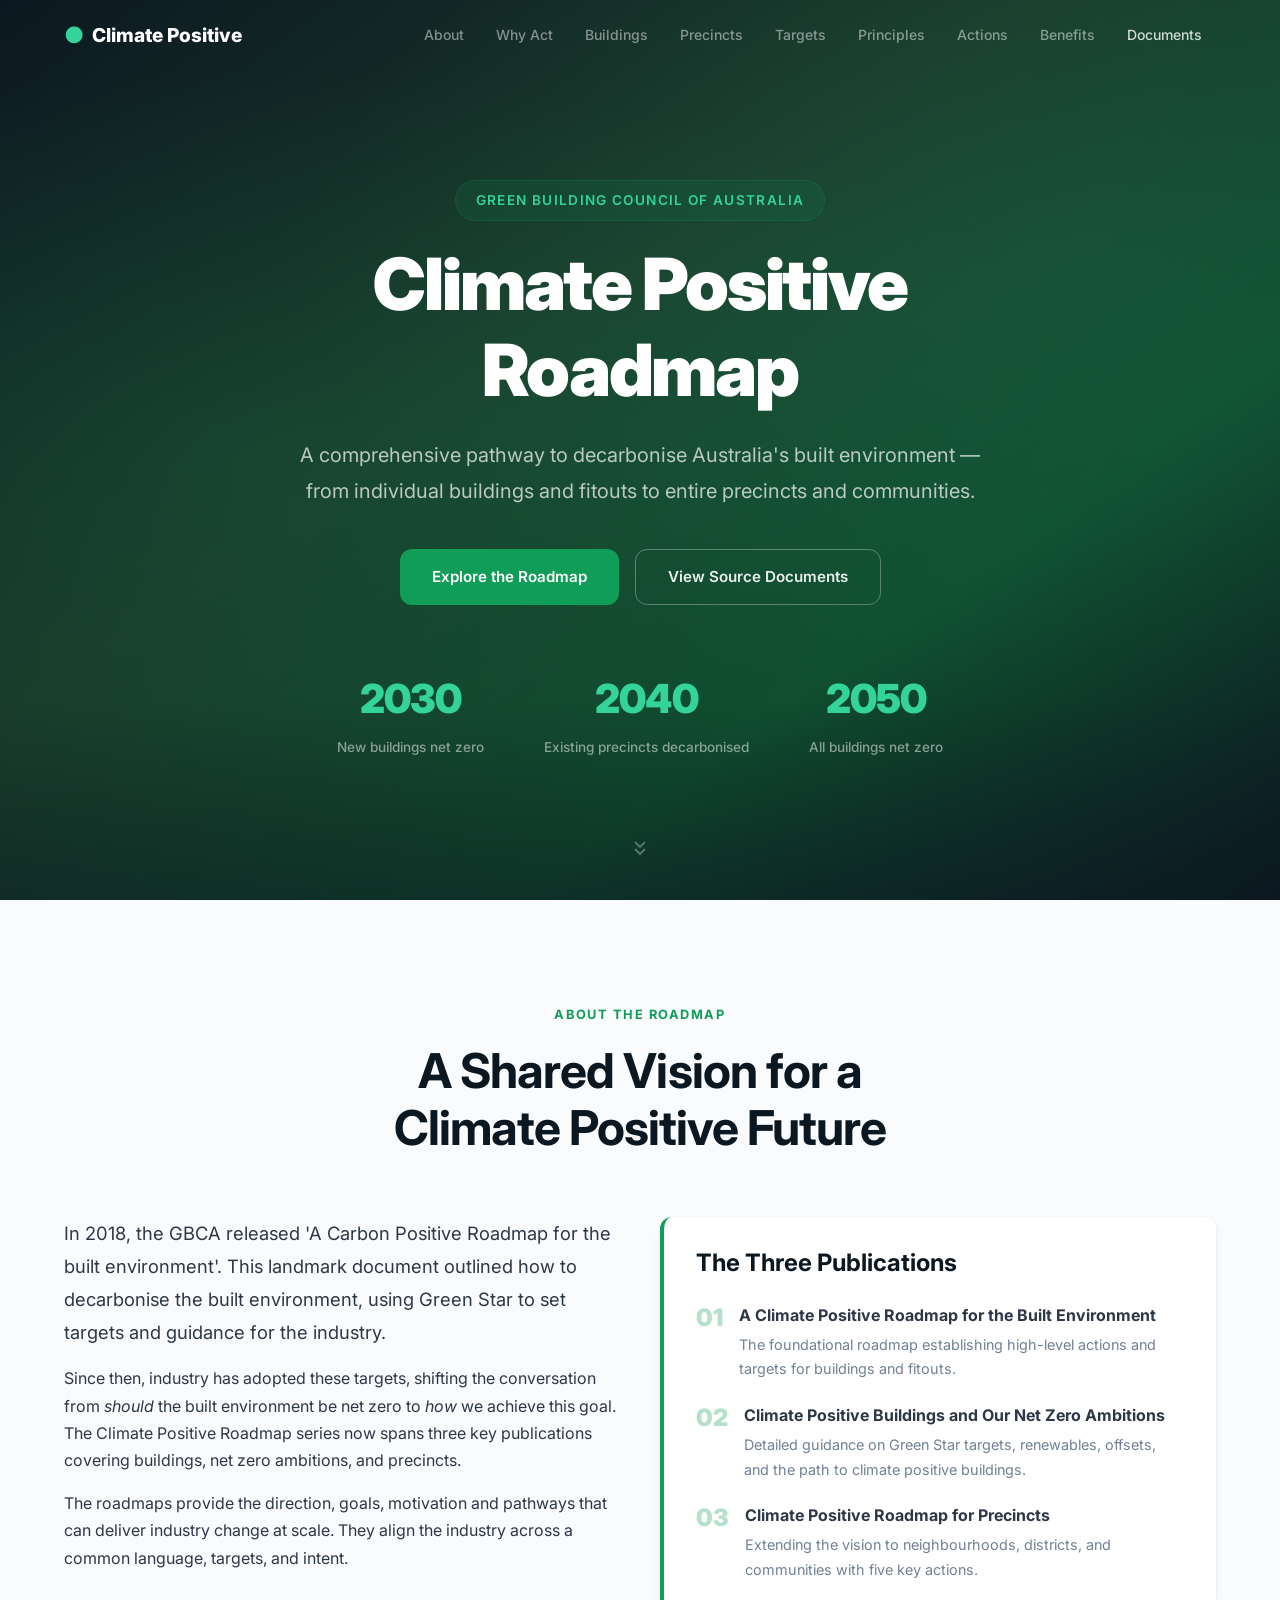
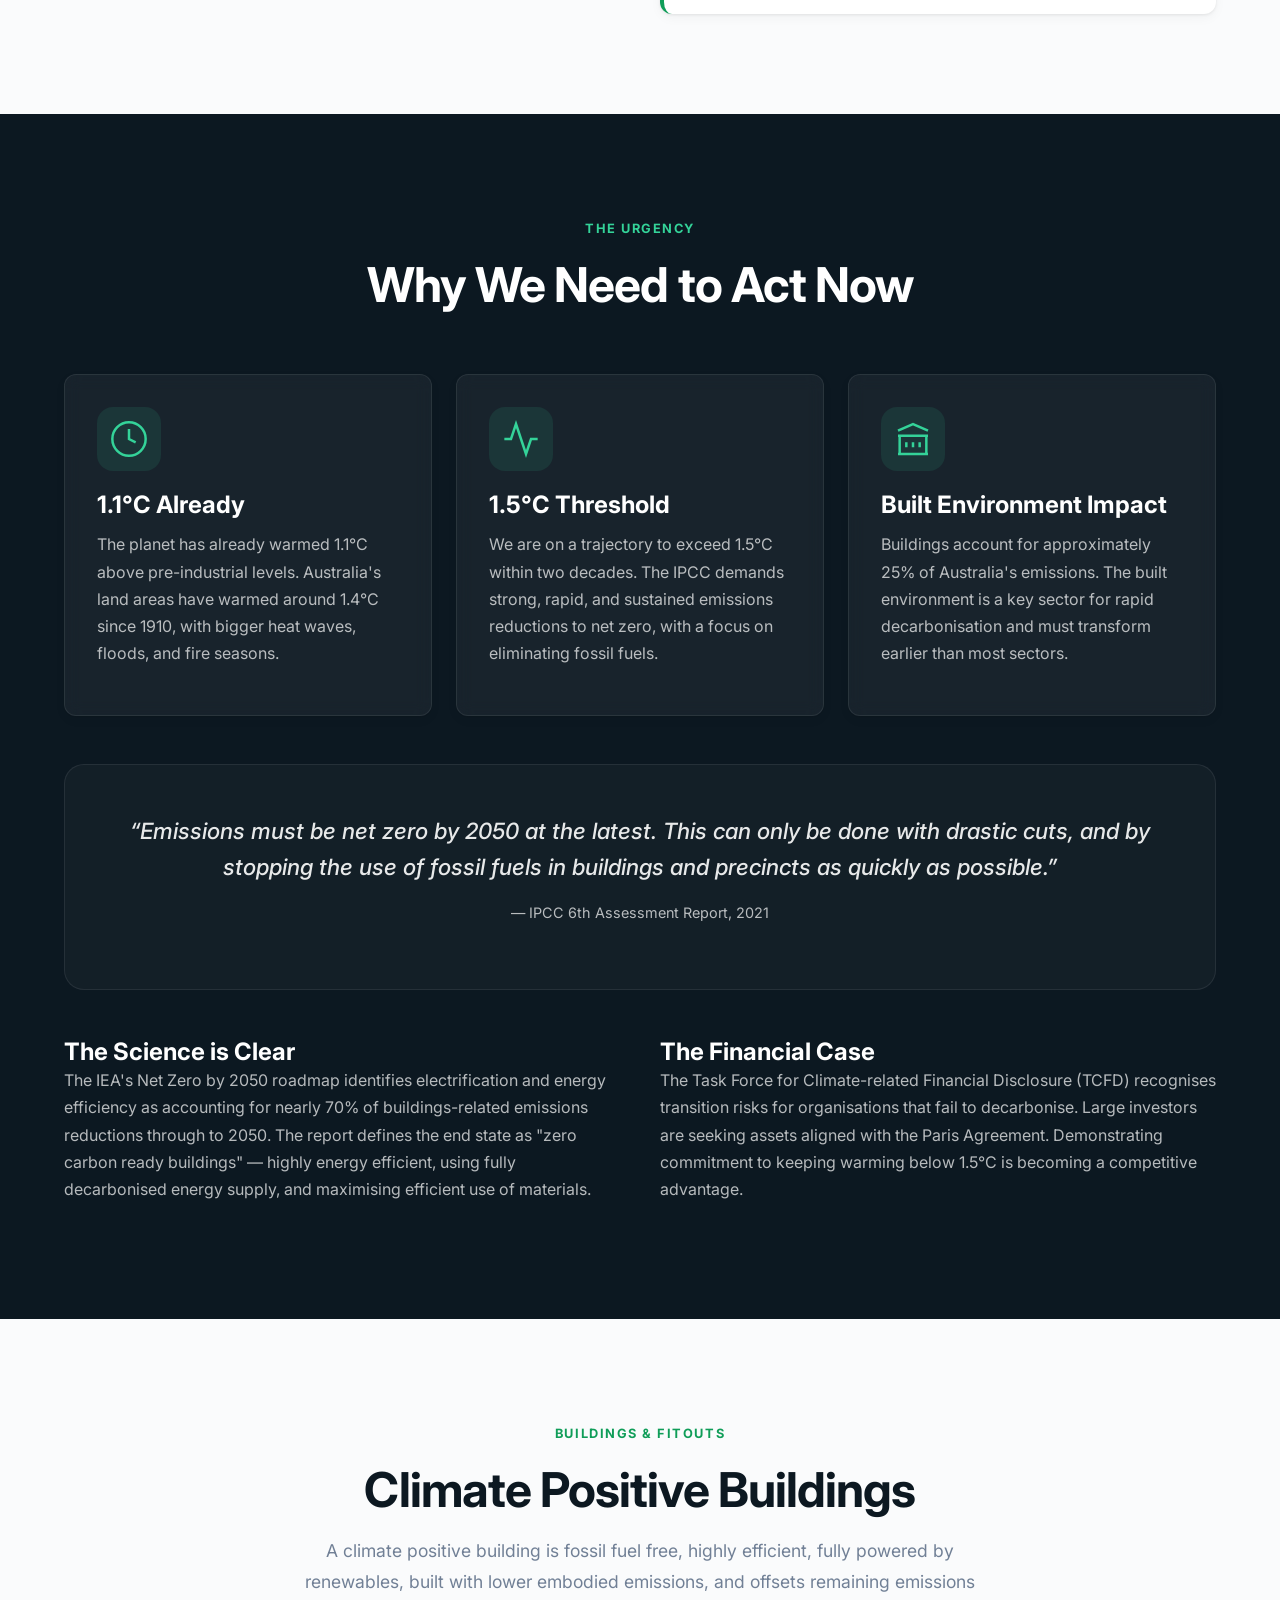
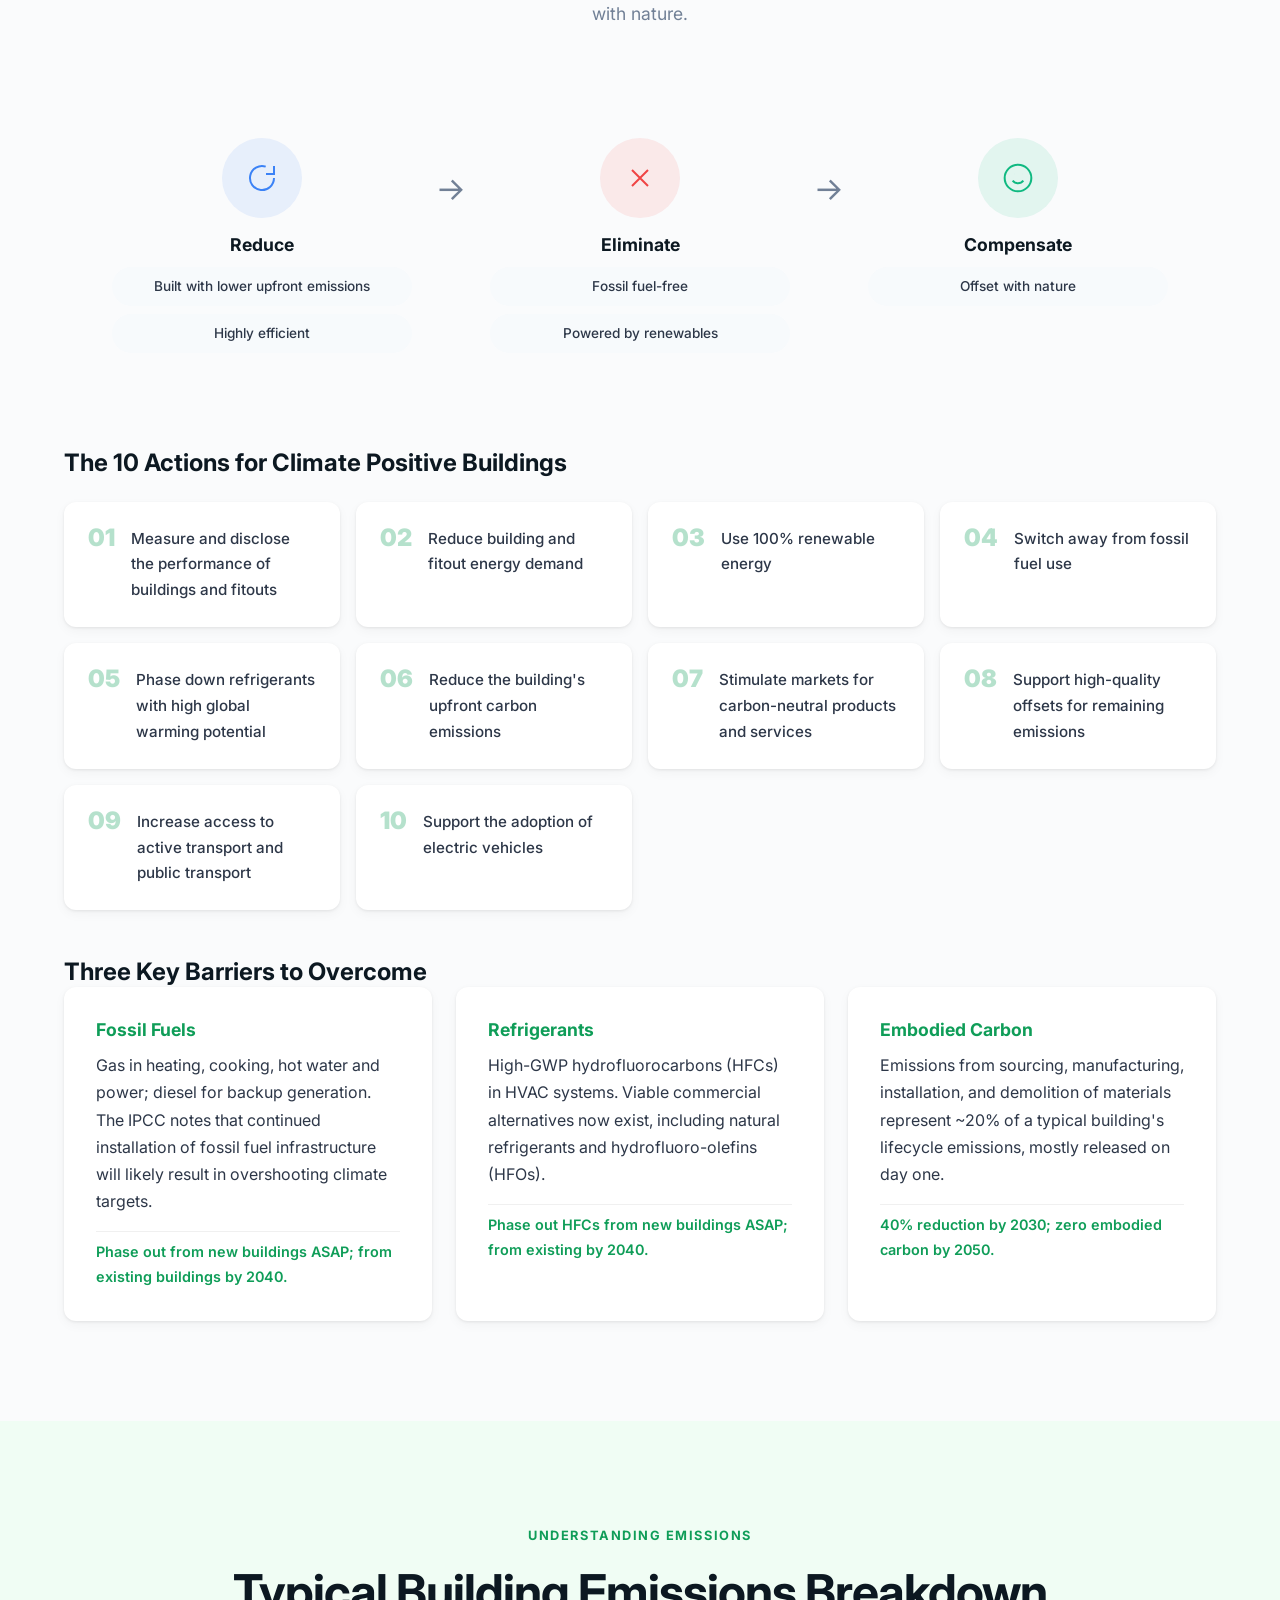
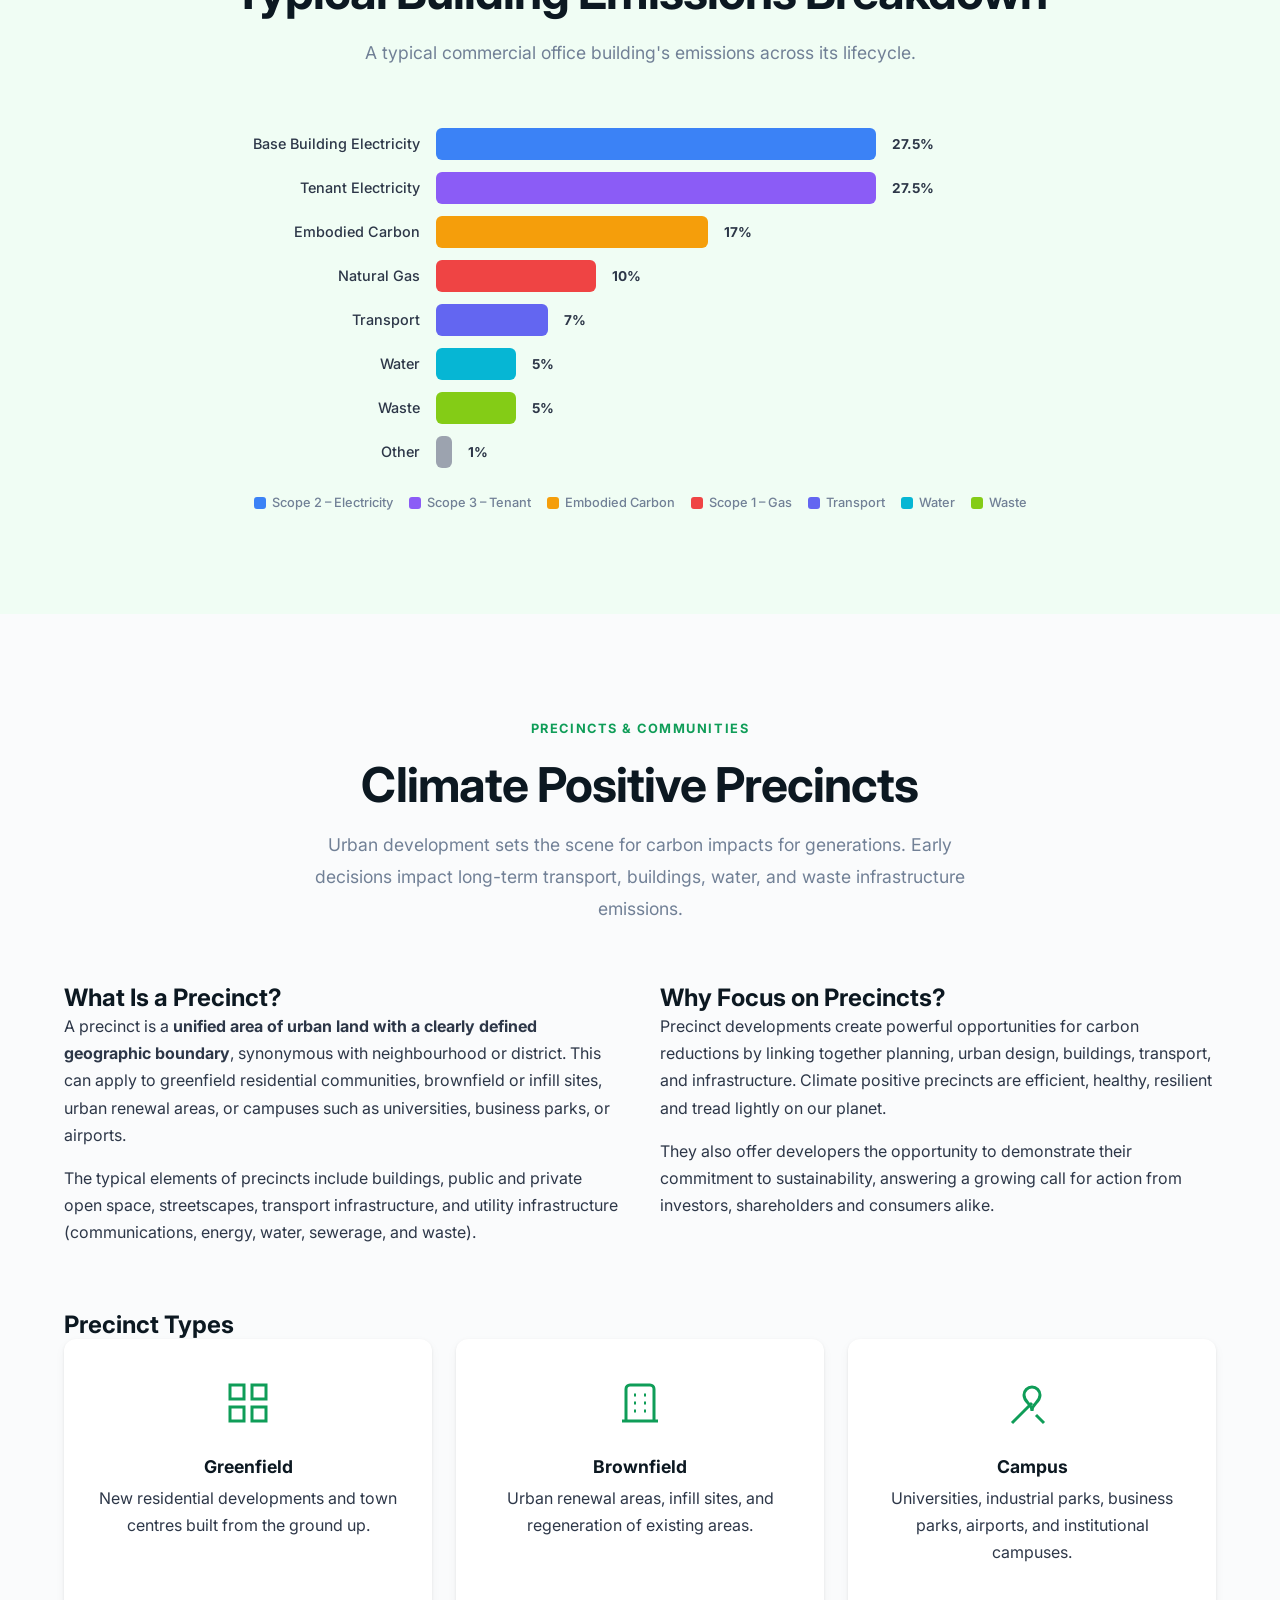
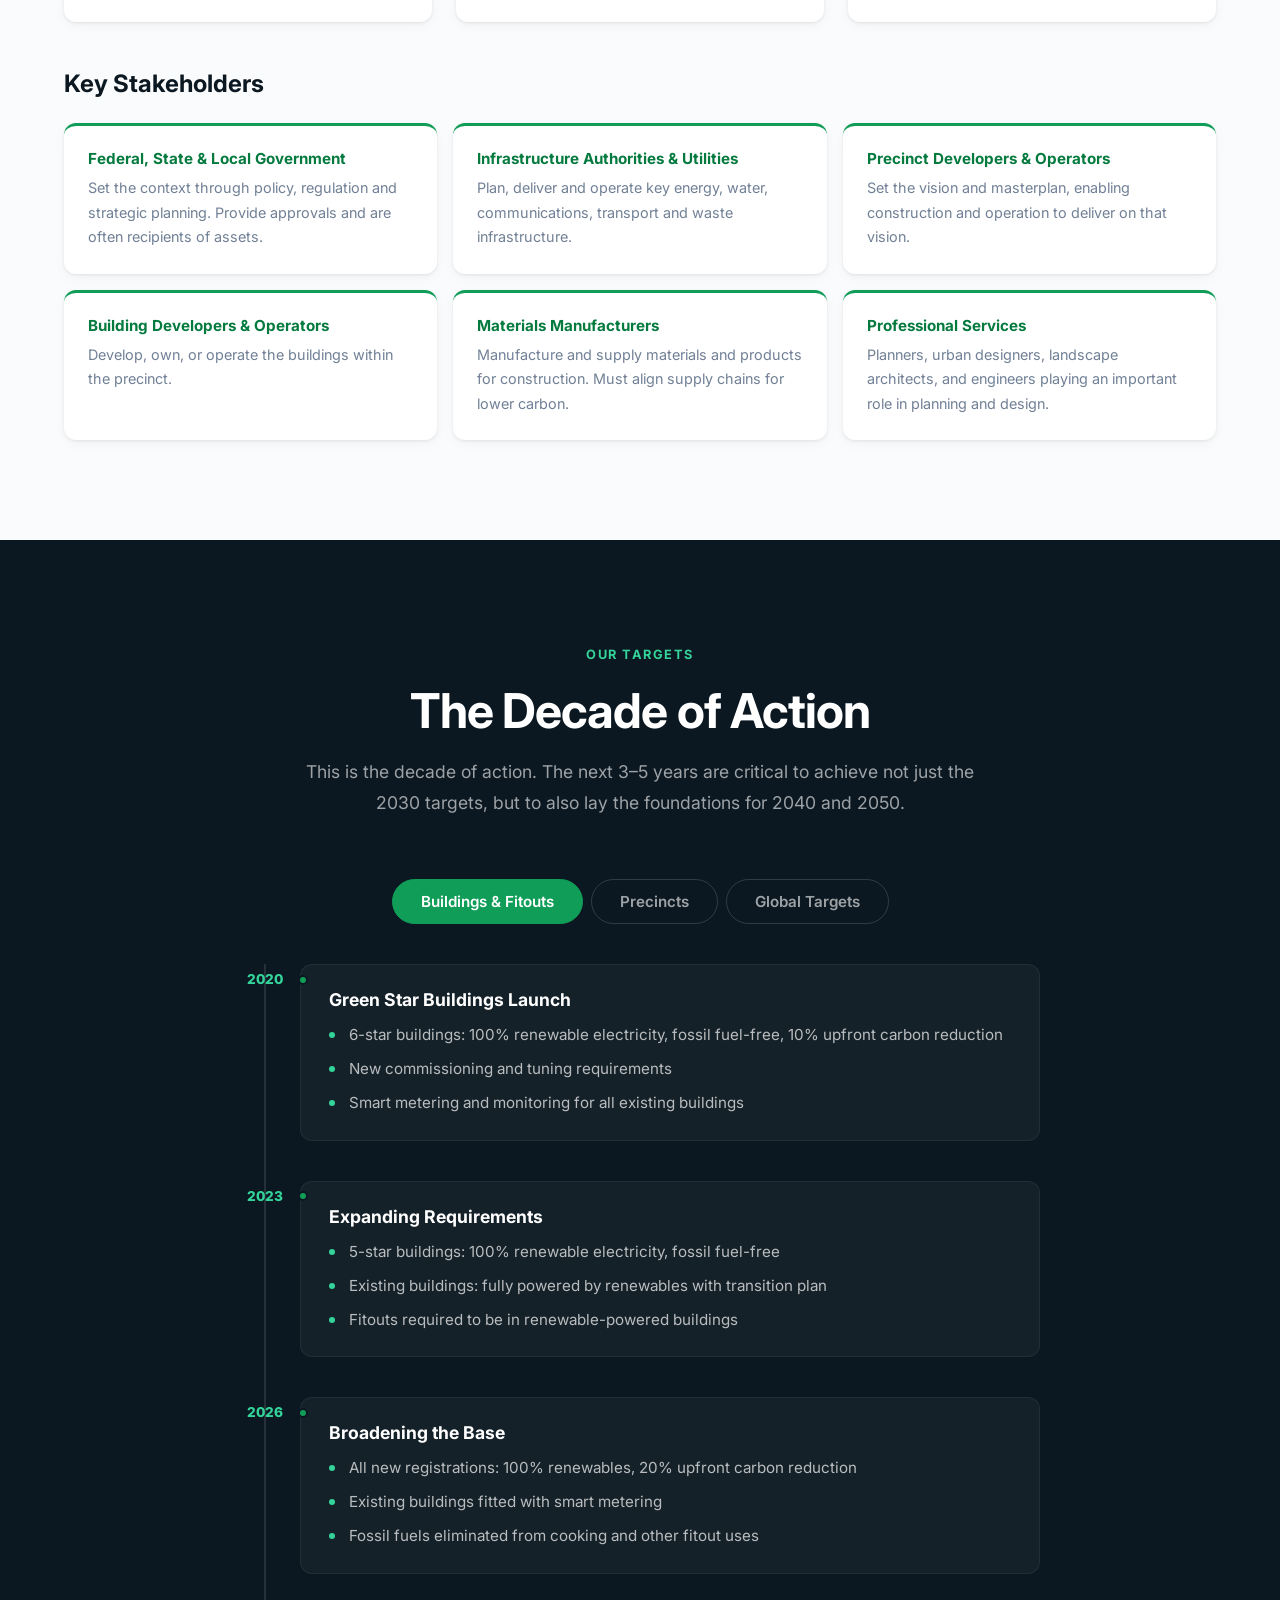
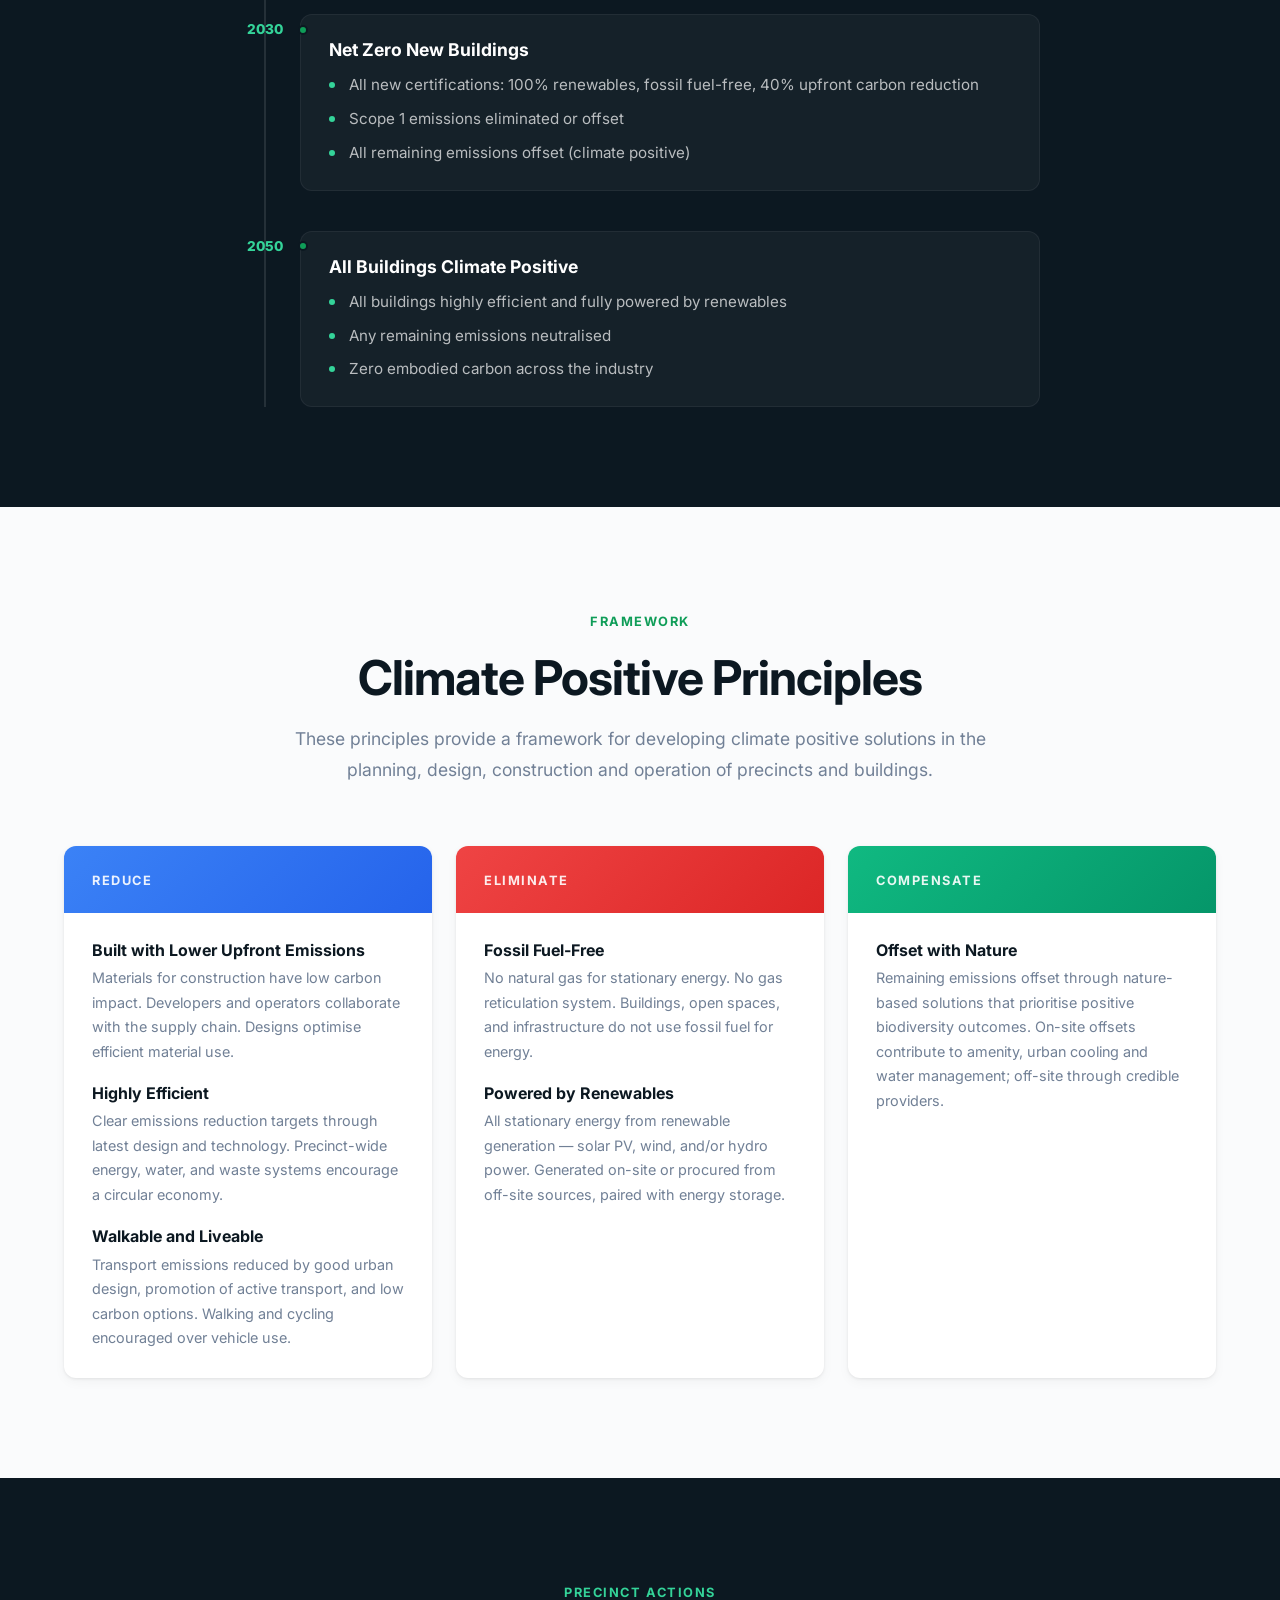
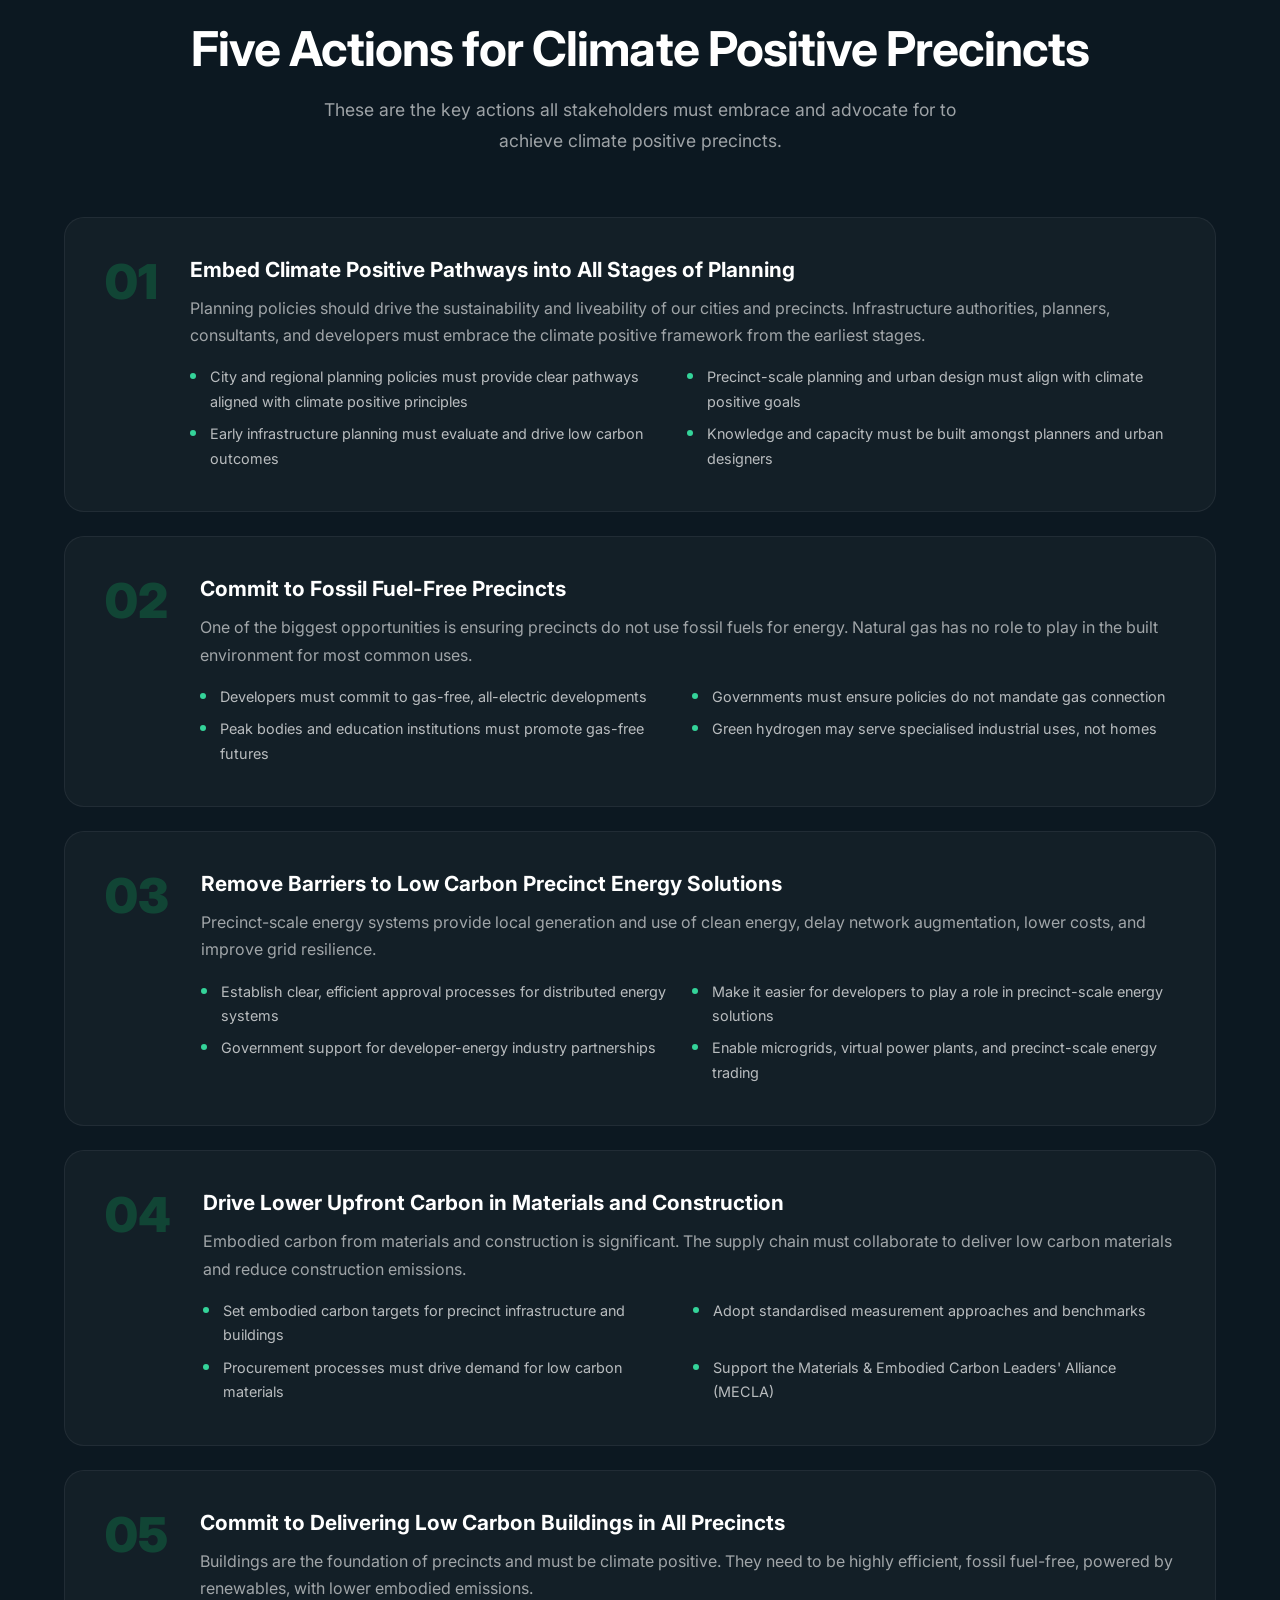
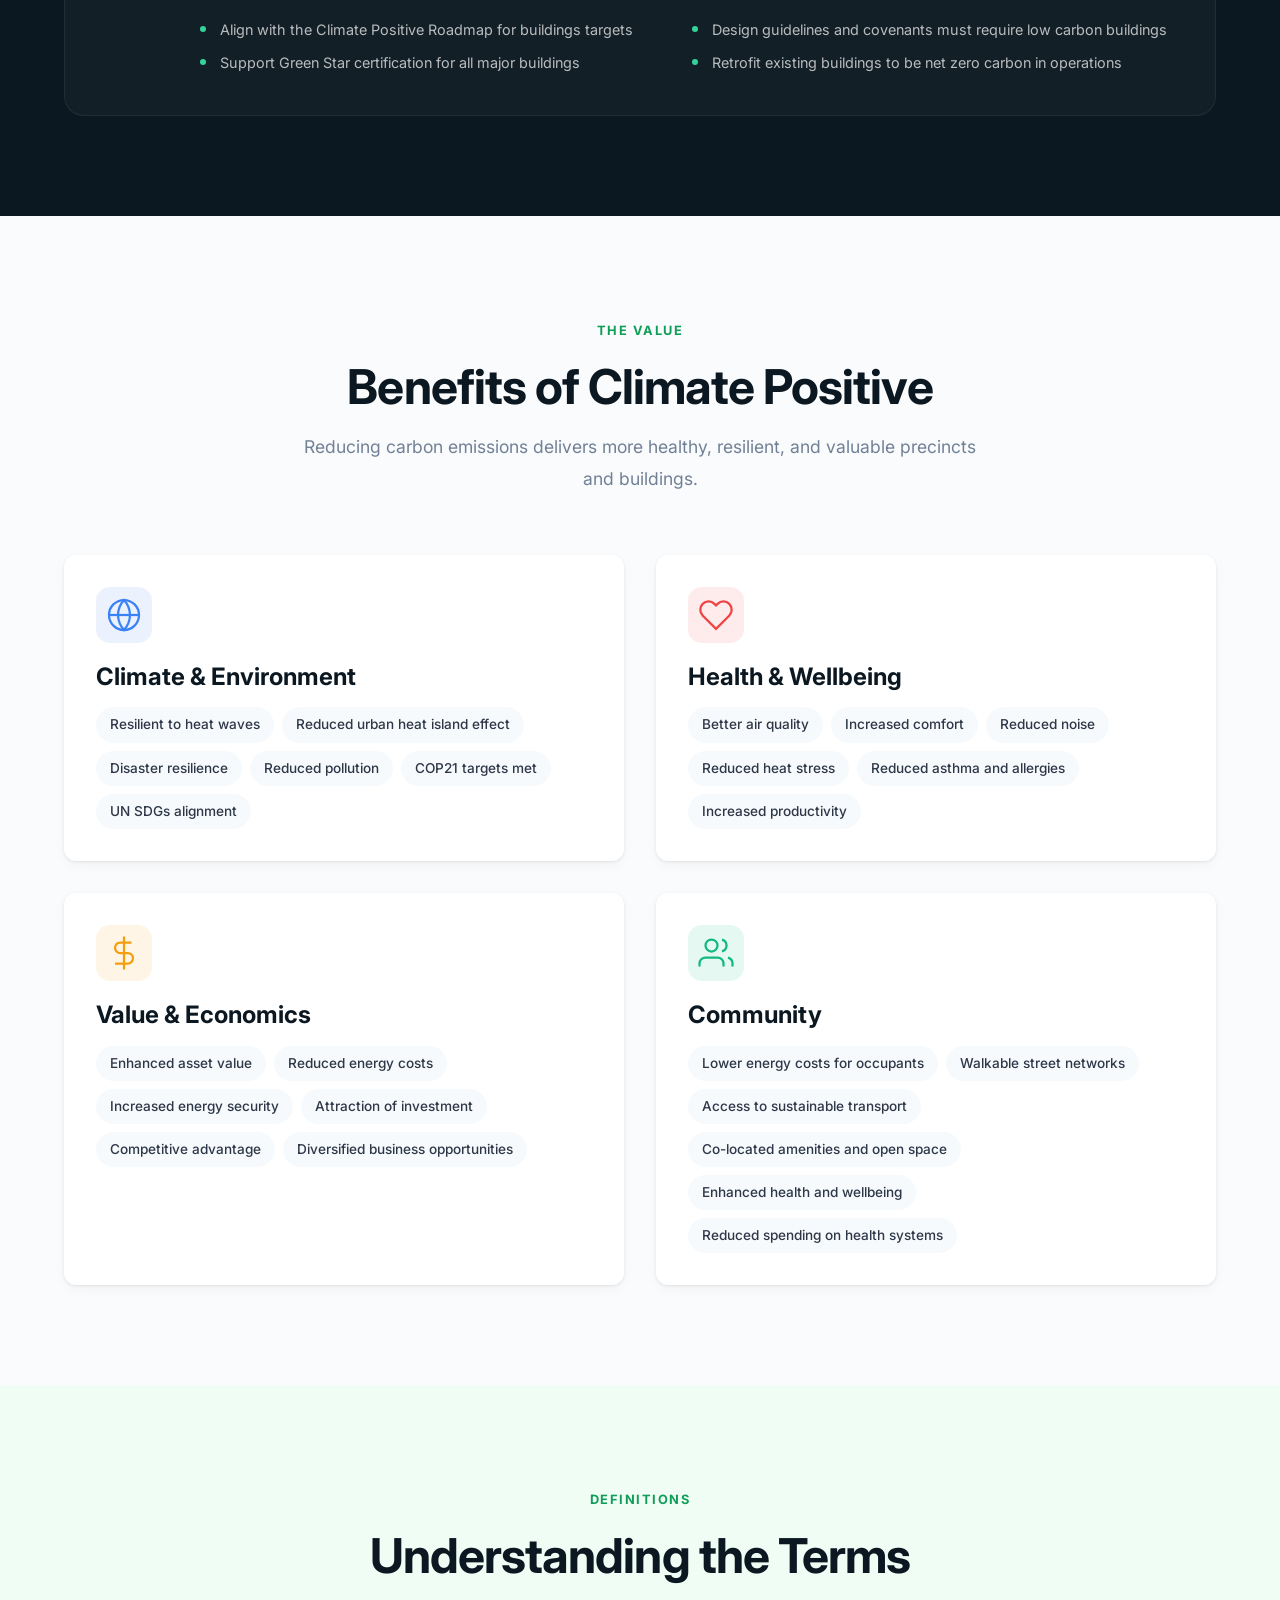
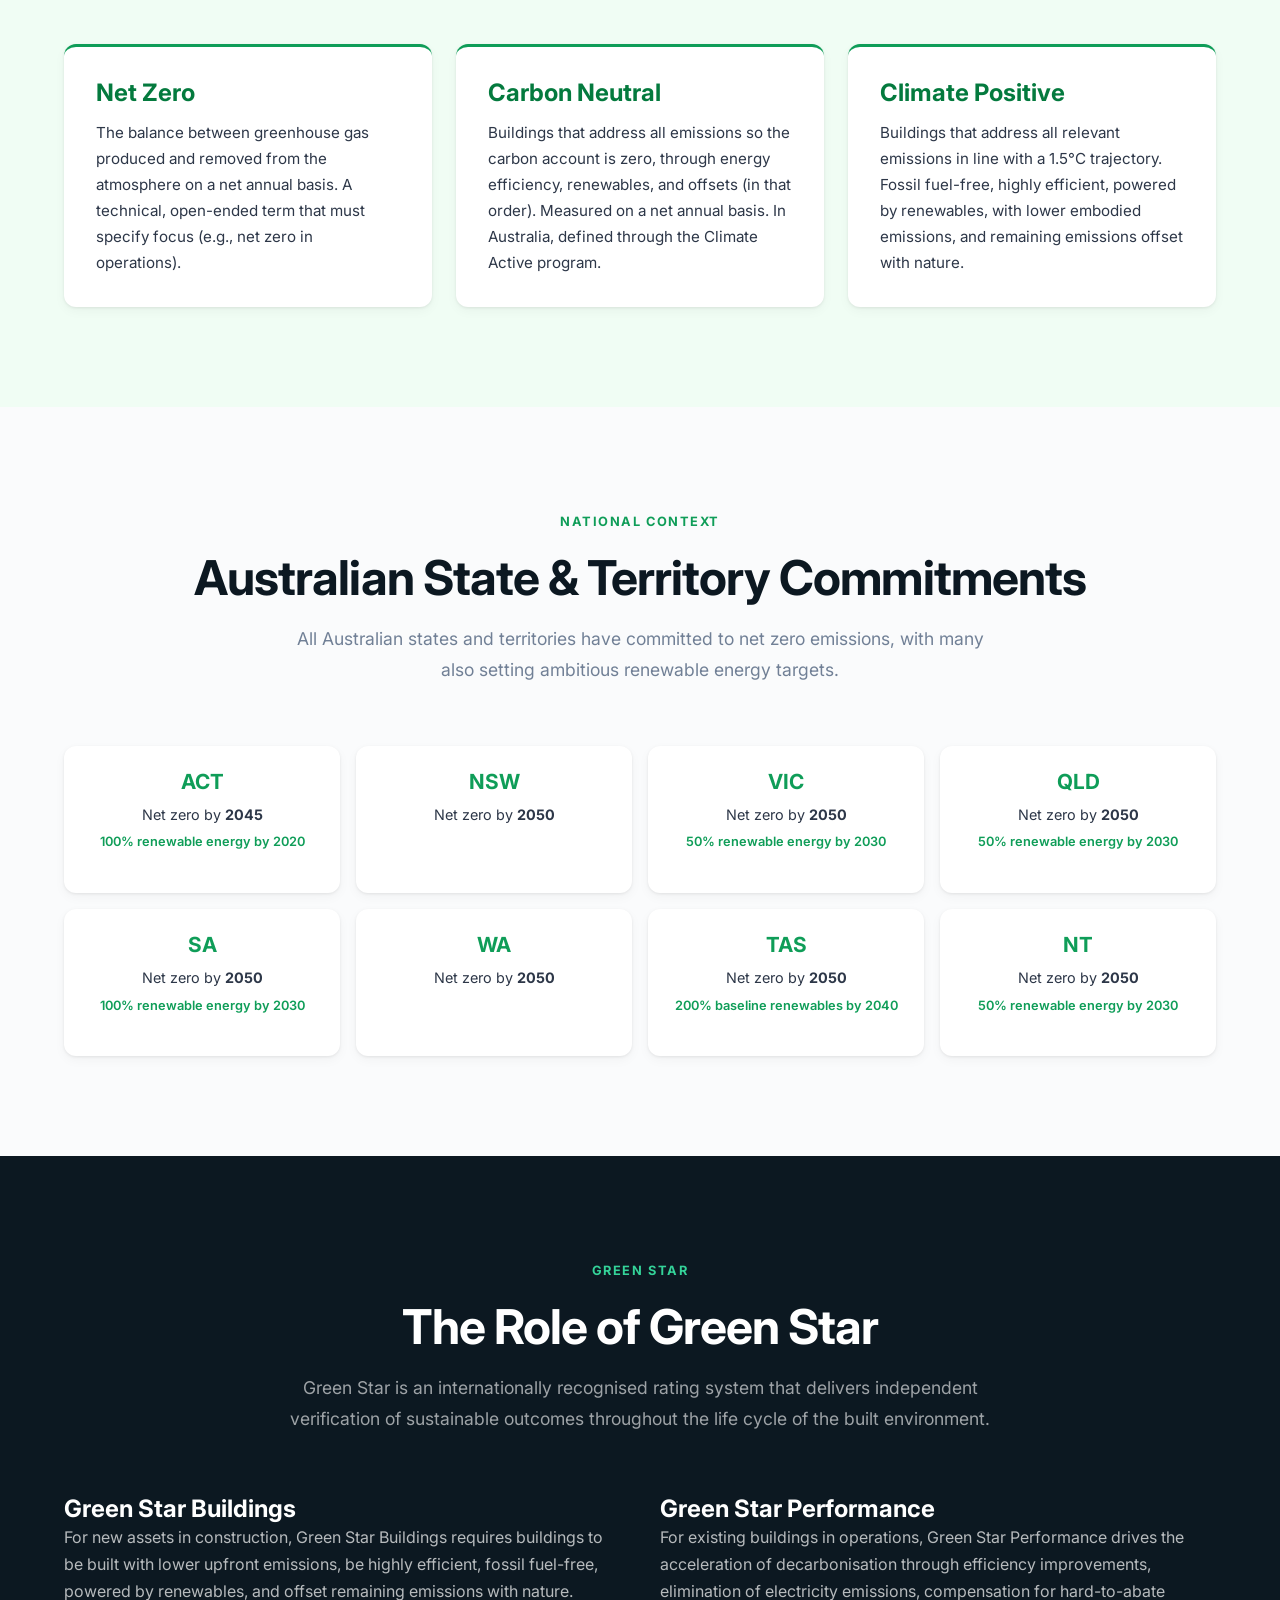
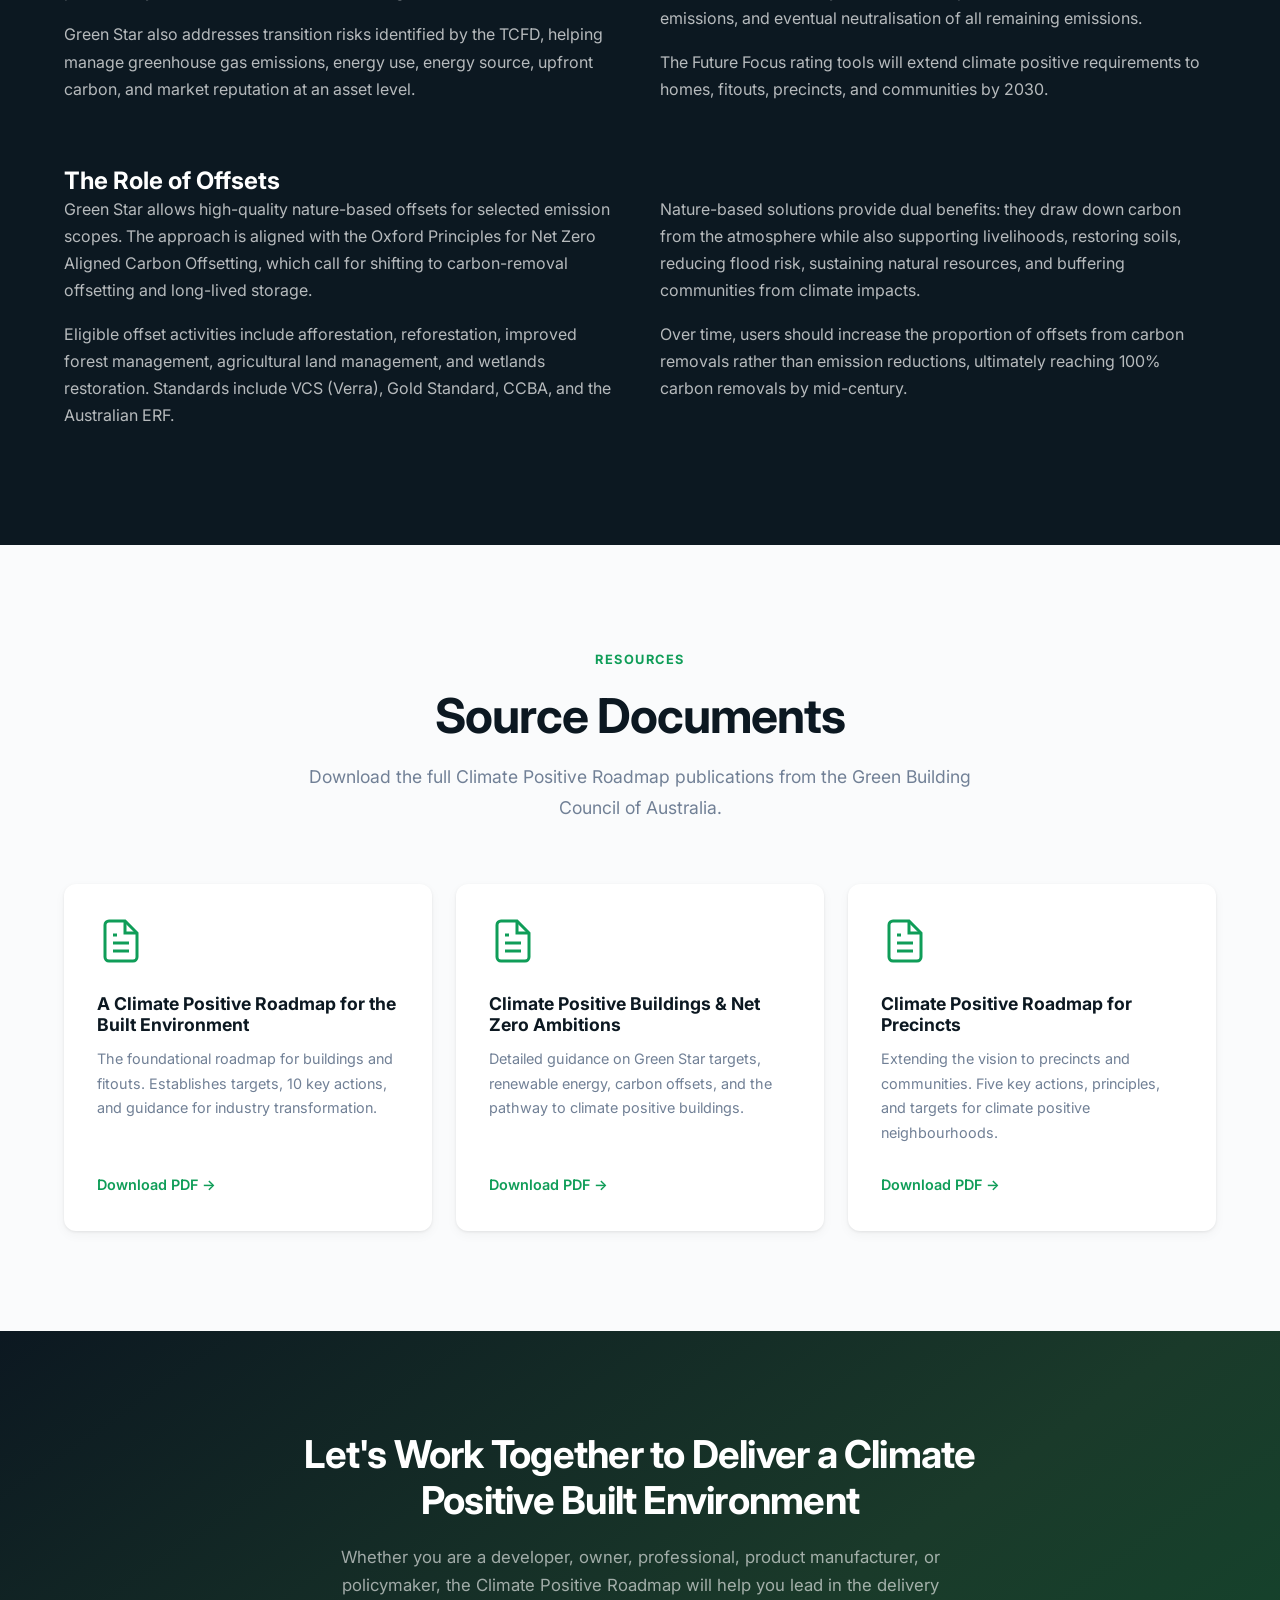
==== index.html @ f6c93b07 "Add Climate Positive Roadmap website Create a comprehensive single-page website synthesizing three G" ====
<!DOCTYPE html>
<html lang="en">
<head>
  <meta charset="UTF-8">
  <meta name="viewport" content="width=device-width, initial-scale=1.0">
  <title>Climate Positive Roadmap | Green Building Council of Australia</title>
  <meta name="description" content="GBCA's Climate Positive Roadmap for decarbonising Australia's built environment — buildings, fitouts, and precincts.">
  <link rel="preconnect" href="https://fonts.googleapis.com">
  <link rel="preconnect" href="https://fonts.gstatic.com" crossorigin>
  <link href="https://fonts.googleapis.com/css2?family=Inter:wght@300;400;500;600;700;800;900&display=swap" rel="stylesheet">
  <link rel="stylesheet" href="styles.css">
</head>
<body>

  <!-- Navigation -->
  <nav class="nav" id="nav">
    <div class="nav-inner">
      <a href="#hero" class="nav-logo">
        <span class="logo-icon">&#9679;</span> Climate Positive
      </a>
      <button class="nav-toggle" id="nav-toggle" aria-label="Toggle menu">
        <span></span><span></span><span></span>
      </button>
      <ul class="nav-links" id="nav-links">
        <li><a href="#about">About</a></li>
        <li><a href="#why">Why Act</a></li>
        <li><a href="#buildings">Buildings</a></li>
        <li><a href="#precincts">Precincts</a></li>
        <li><a href="#targets">Targets</a></li>
        <li><a href="#principles">Principles</a></li>
        <li><a href="#actions">Actions</a></li>
        <li><a href="#benefits">Benefits</a></li>
        <li><a href="#documents">Documents</a></li>
      </ul>
    </div>
  </nav>

  <!-- Hero Section -->
  <header class="hero" id="hero">
    <div class="hero-bg"></div>
    <div class="container hero-content">
      <p class="hero-tag">Green Building Council of Australia</p>
      <h1 class="hero-title">Climate Positive Roadmap</h1>
      <p class="hero-subtitle">A comprehensive pathway to decarbonise Australia's built environment &mdash; from individual buildings and fitouts to entire precincts and communities.</p>
      <div class="hero-actions">
        <a href="#about" class="btn btn-primary">Explore the Roadmap</a>
        <a href="#documents" class="btn btn-outline">View Source Documents</a>
      </div>
      <div class="hero-stats">
        <div class="hero-stat">
          <span class="hero-stat-number" data-target="2030">2030</span>
          <span class="hero-stat-label">New buildings net zero</span>
        </div>
        <div class="hero-stat">
          <span class="hero-stat-number" data-target="2040">2040</span>
          <span class="hero-stat-label">Existing precincts decarbonised</span>
        </div>
        <div class="hero-stat">
          <span class="hero-stat-number" data-target="2050">2050</span>
          <span class="hero-stat-label">All buildings net zero</span>
        </div>
      </div>
    </div>
    <div class="hero-scroll">
      <a href="#about" aria-label="Scroll down">
        <svg width="24" height="24" viewBox="0 0 24 24" fill="none" stroke="currentColor" stroke-width="2"><path d="M7 13l5 5 5-5M7 6l5 5 5-5"/></svg>
      </a>
    </div>
  </header>

  <!-- About Section -->
  <section class="section" id="about">
    <div class="container">
      <div class="section-header">
        <p class="section-tag">About the Roadmap</p>
        <h2 class="section-title">A Shared Vision for a<br>Climate Positive Future</h2>
      </div>
      <div class="grid-2">
        <div class="content-block">
          <p class="lead">In 2018, the GBCA released 'A Carbon Positive Roadmap for the built environment'. This landmark document outlined how to decarbonise the built environment, using Green Star to set targets and guidance for the industry.</p>
          <p>Since then, industry has adopted these targets, shifting the conversation from <em>should</em> the built environment be net zero to <em>how</em> we achieve this goal. The Climate Positive Roadmap series now spans three key publications covering buildings, net zero ambitions, and precincts.</p>
          <p>The roadmaps provide the direction, goals, motivation and pathways that can deliver industry change at scale. They align the industry across a common language, targets, and intent.</p>
        </div>
        <div class="content-block">
          <div class="info-card">
            <h3>The Three Publications</h3>
            <div class="publication-list">
              <div class="publication-item">
                <span class="pub-number">01</span>
                <div>
                  <strong>A Climate Positive Roadmap for the Built Environment</strong>
                  <p>The foundational roadmap establishing high-level actions and targets for buildings and fitouts.</p>
                </div>
              </div>
              <div class="publication-item">
                <span class="pub-number">02</span>
                <div>
                  <strong>Climate Positive Buildings and Our Net Zero Ambitions</strong>
                  <p>Detailed guidance on Green Star targets, renewables, offsets, and the path to climate positive buildings.</p>
                </div>
              </div>
              <div class="publication-item">
                <span class="pub-number">03</span>
                <div>
                  <strong>Climate Positive Roadmap for Precincts</strong>
                  <p>Extending the vision to neighbourhoods, districts, and communities with five key actions.</p>
                </div>
              </div>
            </div>
          </div>
        </div>
      </div>
    </div>
  </section>

  <!-- Why Act Section -->
  <section class="section section-dark" id="why">
    <div class="container">
      <div class="section-header">
        <p class="section-tag">The Urgency</p>
        <h2 class="section-title">Why We Need to Act Now</h2>
      </div>
      <div class="grid-3">
        <div class="card card-glass">
          <div class="card-icon">
            <svg width="40" height="40" viewBox="0 0 24 24" fill="none" stroke="currentColor" stroke-width="1.5"><path d="M12 2C6.5 2 2 6.5 2 12s4.5 10 10 10 10-4.5 10-10S17.5 2 12 2z"/><path d="M12 6v6l4 2"/></svg>
          </div>
          <h3>1.1&deg;C Already</h3>
          <p>The planet has already warmed 1.1&deg;C above pre-industrial levels. Australia's land areas have warmed around 1.4&deg;C since 1910, with bigger heat waves, floods, and fire seasons.</p>
        </div>
        <div class="card card-glass">
          <div class="card-icon">
            <svg width="40" height="40" viewBox="0 0 24 24" fill="none" stroke="currentColor" stroke-width="1.5"><path d="M22 12h-4l-3 9L9 3l-3 9H2"/></svg>
          </div>
          <h3>1.5&deg;C Threshold</h3>
          <p>We are on a trajectory to exceed 1.5&deg;C within two decades. The IPCC demands strong, rapid, and sustained emissions reductions to net zero, with a focus on eliminating fossil fuels.</p>
        </div>
        <div class="card card-glass">
          <div class="card-icon">
            <svg width="40" height="40" viewBox="0 0 24 24" fill="none" stroke="currentColor" stroke-width="1.5"><path d="M3 21h18M3 10h18M3 7l9-4 9 4M4 10v11M20 10v11M8 14v3M12 14v3M16 14v3"/></svg>
          </div>
          <h3>Built Environment Impact</h3>
          <p>Buildings account for approximately 25% of Australia's emissions. The built environment is a key sector for rapid decarbonisation and must transform earlier than most sectors.</p>
        </div>
      </div>

      <div class="callout">
        <blockquote>
          &ldquo;Emissions must be net zero by 2050 at the latest. This can only be done with drastic cuts, and by stopping the use of fossil fuels in buildings and precincts as quickly as possible.&rdquo;
        </blockquote>
        <p class="callout-source">&mdash; IPCC 6th Assessment Report, 2021</p>
      </div>

      <div class="grid-2 mt-4">
        <div class="content-block">
          <h3>The Science is Clear</h3>
          <p>The IEA's Net Zero by 2050 roadmap identifies electrification and energy efficiency as accounting for nearly 70% of buildings-related emissions reductions through to 2050. The report defines the end state as "zero carbon ready buildings" &mdash; highly energy efficient, using fully decarbonised energy supply, and maximising efficient use of materials.</p>
        </div>
        <div class="content-block">
          <h3>The Financial Case</h3>
          <p>The Task Force for Climate-related Financial Disclosure (TCFD) recognises transition risks for organisations that fail to decarbonise. Large investors are seeking assets aligned with the Paris Agreement. Demonstrating commitment to keeping warming below 1.5&deg;C is becoming a competitive advantage.</p>
        </div>
      </div>
    </div>
  </section>

  <!-- Buildings Section -->
  <section class="section" id="buildings">
    <div class="container">
      <div class="section-header">
        <p class="section-tag">Buildings &amp; Fitouts</p>
        <h2 class="section-title">Climate Positive Buildings</h2>
        <p class="section-desc">A climate positive building is fossil fuel free, highly efficient, fully powered by renewables, built with lower embodied emissions, and offsets remaining emissions with nature.</p>
      </div>

      <div class="pathway-visual">
        <div class="pathway-step">
          <div class="pathway-icon reduce">
            <svg width="32" height="32" viewBox="0 0 24 24" fill="none" stroke="currentColor" stroke-width="1.5"><path d="M21 12a9 9 0 11-6.219-8.56"/><path d="M21 3v6h-6"/></svg>
          </div>
          <h4>Reduce</h4>
          <div class="pathway-items">
            <span>Built with lower upfront emissions</span>
            <span>Highly efficient</span>
          </div>
        </div>
        <div class="pathway-arrow">&rarr;</div>
        <div class="pathway-step">
          <div class="pathway-icon eliminate">
            <svg width="32" height="32" viewBox="0 0 24 24" fill="none" stroke="currentColor" stroke-width="1.5"><path d="M18 6L6 18M6 6l12 12"/></svg>
          </div>
          <h4>Eliminate</h4>
          <div class="pathway-items">
            <span>Fossil fuel-free</span>
            <span>Powered by renewables</span>
          </div>
        </div>
        <div class="pathway-arrow">&rarr;</div>
        <div class="pathway-step">
          <div class="pathway-icon compensate">
            <svg width="32" height="32" viewBox="0 0 24 24" fill="none" stroke="currentColor" stroke-width="1.5"><path d="M12 22c5.5 0 10-4.5 10-10S17.5 2 12 2 2 6.5 2 12s4.5 10 10 10z"/><path d="M8 14s1.5 2 4 2 4-2 4-2"/><path d="M9 9h.01M15 9h.01"/></svg>
          </div>
          <h4>Compensate</h4>
          <div class="pathway-items">
            <span>Offset with nature</span>
          </div>
        </div>
      </div>

      <h3 class="mt-4">The 10 Actions for Climate Positive Buildings</h3>
      <div class="actions-grid">
        <div class="action-card">
          <span class="action-num">01</span>
          <p>Measure and disclose the performance of buildings and fitouts</p>
        </div>
        <div class="action-card">
          <span class="action-num">02</span>
          <p>Reduce building and fitout energy demand</p>
        </div>
        <div class="action-card">
          <span class="action-num">03</span>
          <p>Use 100% renewable energy</p>
        </div>
        <div class="action-card">
          <span class="action-num">04</span>
          <p>Switch away from fossil fuel use</p>
        </div>
        <div class="action-card">
          <span class="action-num">05</span>
          <p>Phase down refrigerants with high global warming potential</p>
        </div>
        <div class="action-card">
          <span class="action-num">06</span>
          <p>Reduce the building's upfront carbon emissions</p>
        </div>
        <div class="action-card">
          <span class="action-num">07</span>
          <p>Stimulate markets for carbon-neutral products and services</p>
        </div>
        <div class="action-card">
          <span class="action-num">08</span>
          <p>Support high-quality offsets for remaining emissions</p>
        </div>
        <div class="action-card">
          <span class="action-num">09</span>
          <p>Increase access to active transport and public transport</p>
        </div>
        <div class="action-card">
          <span class="action-num">10</span>
          <p>Support the adoption of electric vehicles</p>
        </div>
      </div>

      <h3 class="mt-4">Three Key Barriers to Overcome</h3>
      <div class="grid-3">
        <div class="card">
          <h4 class="card-title-accent">Fossil Fuels</h4>
          <p>Gas in heating, cooking, hot water and power; diesel for backup generation. The IPCC notes that continued installation of fossil fuel infrastructure will likely result in overshooting climate targets.</p>
          <p class="card-action-text">Phase out from new buildings ASAP; from existing buildings by 2040.</p>
        </div>
        <div class="card">
          <h4 class="card-title-accent">Refrigerants</h4>
          <p>High-GWP hydrofluorocarbons (HFCs) in HVAC systems. Viable commercial alternatives now exist, including natural refrigerants and hydrofluoro-olefins (HFOs).</p>
          <p class="card-action-text">Phase out HFCs from new buildings ASAP; from existing by 2040.</p>
        </div>
        <div class="card">
          <h4 class="card-title-accent">Embodied Carbon</h4>
          <p>Emissions from sourcing, manufacturing, installation, and demolition of materials represent ~20% of a typical building's lifecycle emissions, mostly released on day one.</p>
          <p class="card-action-text">40% reduction by 2030; zero embodied carbon by 2050.</p>
        </div>
      </div>
    </div>
  </section>

  <!-- Emissions Breakdown -->
  <section class="section section-accent" id="emissions">
    <div class="container">
      <div class="section-header">
        <p class="section-tag">Understanding Emissions</p>
        <h2 class="section-title">Typical Building Emissions Breakdown</h2>
        <p class="section-desc">A typical commercial office building's emissions across its lifecycle.</p>
      </div>
      <div class="emissions-chart">
        <div class="emission-bar-group">
          <div class="emission-bar" style="--bar-width: 55%;" data-label="Base Building Electricity" data-value="27.5%">
            <div class="emission-bar-fill scope2"></div>
          </div>
          <div class="emission-bar" style="--bar-width: 55%;" data-label="Tenant Electricity" data-value="27.5%">
            <div class="emission-bar-fill scope3"></div>
          </div>
          <div class="emission-bar" style="--bar-width: 34%;" data-label="Embodied Carbon" data-value="17%">
            <div class="emission-bar-fill embodied"></div>
          </div>
          <div class="emission-bar" style="--bar-width: 20%;" data-label="Natural Gas" data-value="10%">
            <div class="emission-bar-fill scope1"></div>
          </div>
          <div class="emission-bar" style="--bar-width: 14%;" data-label="Transport" data-value="7%">
            <div class="emission-bar-fill transport"></div>
          </div>
          <div class="emission-bar" style="--bar-width: 10%;" data-label="Water" data-value="5%">
            <div class="emission-bar-fill water"></div>
          </div>
          <div class="emission-bar" style="--bar-width: 10%;" data-label="Waste" data-value="5%">
            <div class="emission-bar-fill waste"></div>
          </div>
          <div class="emission-bar" style="--bar-width: 2%;" data-label="Other" data-value="1%">
            <div class="emission-bar-fill other"></div>
          </div>
        </div>
        <div class="emission-legend">
          <span class="legend-item"><span class="legend-dot scope2"></span> Scope 2 &ndash; Electricity</span>
          <span class="legend-item"><span class="legend-dot scope3"></span> Scope 3 &ndash; Tenant</span>
          <span class="legend-item"><span class="legend-dot embodied"></span> Embodied Carbon</span>
          <span class="legend-item"><span class="legend-dot scope1"></span> Scope 1 &ndash; Gas</span>
          <span class="legend-item"><span class="legend-dot transport"></span> Transport</span>
          <span class="legend-item"><span class="legend-dot water"></span> Water</span>
          <span class="legend-item"><span class="legend-dot waste"></span> Waste</span>
        </div>
      </div>
    </div>
  </section>

  <!-- Precincts Section -->
  <section class="section" id="precincts">
    <div class="container">
      <div class="section-header">
        <p class="section-tag">Precincts &amp; Communities</p>
        <h2 class="section-title">Climate Positive Precincts</h2>
        <p class="section-desc">Urban development sets the scene for carbon impacts for generations. Early decisions impact long-term transport, buildings, water, and waste infrastructure emissions.</p>
      </div>

      <div class="grid-2">
        <div class="content-block">
          <h3>What Is a Precinct?</h3>
          <p>A precinct is a <strong>unified area of urban land with a clearly defined geographic boundary</strong>, synonymous with neighbourhood or district. This can apply to greenfield residential communities, brownfield or infill sites, urban renewal areas, or campuses such as universities, business parks, or airports.</p>
          <p>The typical elements of precincts include buildings, public and private open space, streetscapes, transport infrastructure, and utility infrastructure (communications, energy, water, sewerage, and waste).</p>
        </div>
        <div class="content-block">
          <h3>Why Focus on Precincts?</h3>
          <p>Precinct developments create powerful opportunities for carbon reductions by linking together planning, urban design, buildings, transport, and infrastructure. Climate positive precincts are efficient, healthy, resilient and tread lightly on our planet.</p>
          <p>They also offer developers the opportunity to demonstrate their commitment to sustainability, answering a growing call for action from investors, shareholders and consumers alike.</p>
        </div>
      </div>

      <h3 class="mt-4">Precinct Types</h3>
      <div class="grid-3">
        <div class="card precinct-type-card">
          <div class="precinct-type-icon">
            <svg width="48" height="48" viewBox="0 0 24 24" fill="none" stroke="currentColor" stroke-width="1.5"><rect x="3" y="3" width="7" height="7"/><rect x="14" y="3" width="7" height="7"/><rect x="3" y="14" width="7" height="7"/><rect x="14" y="14" width="7" height="7"/></svg>
          </div>
          <h4>Greenfield</h4>
          <p>New residential developments and town centres built from the ground up.</p>
        </div>
        <div class="card precinct-type-card">
          <div class="precinct-type-icon">
            <svg width="48" height="48" viewBox="0 0 24 24" fill="none" stroke="currentColor" stroke-width="1.5"><path d="M3 21h18M9 8h1M9 12h1M9 16h1M14 8h1M14 12h1M14 16h1M5 21V5a2 2 0 012-2h10a2 2 0 012 2v16"/></svg>
          </div>
          <h4>Brownfield</h4>
          <p>Urban renewal areas, infill sites, and regeneration of existing areas.</p>
        </div>
        <div class="card precinct-type-card">
          <div class="precinct-type-icon">
            <svg width="48" height="48" viewBox="0 0 24 24" fill="none" stroke="currentColor" stroke-width="1.5"><path d="M2 22l10-10M16 8a4 4 0 10-8 0c0 4 4 4 4 8h0c0-4 4-4 4-8z"/><path d="M18 22l-4-4"/></svg>
          </div>
          <h4>Campus</h4>
          <p>Universities, industrial parks, business parks, airports, and institutional campuses.</p>
        </div>
      </div>

      <h3 class="mt-4">Key Stakeholders</h3>
      <div class="stakeholder-grid">
        <div class="stakeholder-card">
          <h4>Federal, State &amp; Local Government</h4>
          <p>Set the context through policy, regulation and strategic planning. Provide approvals and are often recipients of assets.</p>
        </div>
        <div class="stakeholder-card">
          <h4>Infrastructure Authorities &amp; Utilities</h4>
          <p>Plan, deliver and operate key energy, water, communications, transport and waste infrastructure.</p>
        </div>
        <div class="stakeholder-card">
          <h4>Precinct Developers &amp; Operators</h4>
          <p>Set the vision and masterplan, enabling construction and operation to deliver on that vision.</p>
        </div>
        <div class="stakeholder-card">
          <h4>Building Developers &amp; Operators</h4>
          <p>Develop, own, or operate the buildings within the precinct.</p>
        </div>
        <div class="stakeholder-card">
          <h4>Materials Manufacturers</h4>
          <p>Manufacture and supply materials and products for construction. Must align supply chains for lower carbon.</p>
        </div>
        <div class="stakeholder-card">
          <h4>Professional Services</h4>
          <p>Planners, urban designers, landscape architects, and engineers playing an important role in planning and design.</p>
        </div>
      </div>
    </div>
  </section>

  <!-- Targets Section -->
  <section class="section section-dark" id="targets">
    <div class="container">
      <div class="section-header">
        <p class="section-tag">Our Targets</p>
        <h2 class="section-title">The Decade of Action</h2>
        <p class="section-desc">This is the decade of action. The next 3&ndash;5 years are critical to achieve not just the 2030 targets, but to also lay the foundations for 2040 and 2050.</p>
      </div>

      <!-- Tabs for Buildings vs Precincts -->
      <div class="tab-container">
        <div class="tab-buttons">
          <button class="tab-btn active" data-tab="tab-buildings">Buildings &amp; Fitouts</button>
          <button class="tab-btn" data-tab="tab-precincts">Precincts</button>
          <button class="tab-btn" data-tab="tab-global">Global Targets</button>
        </div>

        <div class="tab-content active" id="tab-buildings">
          <div class="timeline">
            <div class="timeline-item">
              <div class="timeline-marker">2020</div>
              <div class="timeline-content">
                <h4>Green Star Buildings Launch</h4>
                <ul>
                  <li>6-star buildings: 100% renewable electricity, fossil fuel-free, 10% upfront carbon reduction</li>
                  <li>New commissioning and tuning requirements</li>
                  <li>Smart metering and monitoring for all existing buildings</li>
                </ul>
              </div>
            </div>
            <div class="timeline-item">
              <div class="timeline-marker">2023</div>
              <div class="timeline-content">
                <h4>Expanding Requirements</h4>
                <ul>
                  <li>5-star buildings: 100% renewable electricity, fossil fuel-free</li>
                  <li>Existing buildings: fully powered by renewables with transition plan</li>
                  <li>Fitouts required to be in renewable-powered buildings</li>
                </ul>
              </div>
            </div>
            <div class="timeline-item">
              <div class="timeline-marker">2026</div>
              <div class="timeline-content">
                <h4>Broadening the Base</h4>
                <ul>
                  <li>All new registrations: 100% renewables, 20% upfront carbon reduction</li>
                  <li>Existing buildings fitted with smart metering</li>
                  <li>Fossil fuels eliminated from cooking and other fitout uses</li>
                </ul>
              </div>
            </div>
            <div class="timeline-item">
              <div class="timeline-marker">2030</div>
              <div class="timeline-content">
                <h4>Net Zero New Buildings</h4>
                <ul>
                  <li>All new certifications: 100% renewables, fossil fuel-free, 40% upfront carbon reduction</li>
                  <li>Scope 1 emissions eliminated or offset</li>
                  <li>All remaining emissions offset (climate positive)</li>
                </ul>
              </div>
            </div>
            <div class="timeline-item">
              <div class="timeline-marker">2050</div>
              <div class="timeline-content">
                <h4>All Buildings Climate Positive</h4>
                <ul>
                  <li>All buildings highly efficient and fully powered by renewables</li>
                  <li>Any remaining emissions neutralised</li>
                  <li>Zero embodied carbon across the industry</li>
                </ul>
              </div>
            </div>
          </div>
        </div>

        <div class="tab-content" id="tab-precincts">
          <div class="timeline">
            <div class="timeline-item">
              <div class="timeline-marker">Now&ndash;2030</div>
              <div class="timeline-content">
                <h4>New &amp; In-Development Precincts</h4>
                <ul>
                  <li>All new precincts must be fossil fuel-free</li>
                  <li>All energy from renewable sources</li>
                  <li>Reduced upfront carbon and other emissions</li>
                  <li>All new buildings net zero carbon in operations</li>
                  <li>Governments deploying place-based mechanisms to decarbonise existing neighbourhoods</li>
                </ul>
              </div>
            </div>
            <div class="timeline-item">
              <div class="timeline-marker">By 2040</div>
              <div class="timeline-content">
                <h4>Existing Precincts</h4>
                <ul>
                  <li>Existing precincts well on the way to net zero</li>
                  <li>Transitioning off gas through retrofitting with all-electric technologies</li>
                  <li>All older buildings being retrofitted for net zero operations</li>
                  <li>Capital cities and major regional centres decarbonised and fossil fuel-free</li>
                </ul>
              </div>
            </div>
            <div class="timeline-item">
              <div class="timeline-marker">By 2050</div>
              <div class="timeline-content">
                <h4>All Precincts</h4>
                <ul>
                  <li>All precincts (new and existing) have net zero carbon emissions</li>
                  <li>All buildings net zero in operations</li>
                  <li>Precincts are gas-free (except high-value manufacturing)</li>
                  <li>Complete decarbonisation of the built environment</li>
                </ul>
              </div>
            </div>
          </div>
        </div>

        <div class="tab-content" id="tab-global">
          <div class="timeline">
            <div class="timeline-item">
              <div class="timeline-marker">By 2030</div>
              <div class="timeline-content">
                <h4>WorldGBC &amp; GBCA Global Targets</h4>
                <ul>
                  <li>All new buildings must be highly efficient and fully powered by renewables</li>
                  <li>All new buildings must have a 40% reduction in embodied carbon</li>
                  <li>Net zero carbon in construction for all new buildings and major refurbishments</li>
                  <li>Net zero carbon in operations for all new buildings</li>
                </ul>
              </div>
            </div>
            <div class="timeline-item">
              <div class="timeline-marker">By 2050</div>
              <div class="timeline-content">
                <h4>Complete Decarbonisation</h4>
                <ul>
                  <li>All buildings highly efficient and fully powered by renewables</li>
                  <li>Any remaining emissions that cannot be eliminated must be neutralised</li>
                  <li>50% of all existing buildings should be zero carbon ready by 2040 (IEA)</li>
                  <li>Zero embodied carbon across the entire industry</li>
                </ul>
              </div>
            </div>
          </div>
        </div>
      </div>
    </div>
  </section>

  <!-- Principles Section -->
  <section class="section" id="principles">
    <div class="container">
      <div class="section-header">
        <p class="section-tag">Framework</p>
        <h2 class="section-title">Climate Positive Principles</h2>
        <p class="section-desc">These principles provide a framework for developing climate positive solutions in the planning, design, construction and operation of precincts and buildings.</p>
      </div>

      <div class="principles-grid">
        <div class="principle-card reduce-card">
          <div class="principle-header">
            <span class="principle-category">Reduce</span>
          </div>
          <div class="principle-body">
            <div class="principle-item">
              <h4>Built with Lower Upfront Emissions</h4>
              <p>Materials for construction have low carbon impact. Developers and operators collaborate with the supply chain. Designs optimise efficient material use.</p>
            </div>
            <div class="principle-item">
              <h4>Highly Efficient</h4>
              <p>Clear emissions reduction targets through latest design and technology. Precinct-wide energy, water, and waste systems encourage a circular economy.</p>
            </div>
            <div class="principle-item">
              <h4>Walkable and Liveable</h4>
              <p>Transport emissions reduced by good urban design, promotion of active transport, and low carbon options. Walking and cycling encouraged over vehicle use.</p>
            </div>
          </div>
        </div>

        <div class="principle-card eliminate-card">
          <div class="principle-header">
            <span class="principle-category">Eliminate</span>
          </div>
          <div class="principle-body">
            <div class="principle-item">
              <h4>Fossil Fuel-Free</h4>
              <p>No natural gas for stationary energy. No gas reticulation system. Buildings, open spaces, and infrastructure do not use fossil fuel for energy.</p>
            </div>
            <div class="principle-item">
              <h4>Powered by Renewables</h4>
              <p>All stationary energy from renewable generation &mdash; solar PV, wind, and/or hydro power. Generated on-site or procured from off-site sources, paired with energy storage.</p>
            </div>
          </div>
        </div>

        <div class="principle-card compensate-card">
          <div class="principle-header">
            <span class="principle-category">Compensate</span>
          </div>
          <div class="principle-body">
            <div class="principle-item">
              <h4>Offset with Nature</h4>
              <p>Remaining emissions offset through nature-based solutions that prioritise positive biodiversity outcomes. On-site offsets contribute to amenity, urban cooling and water management; off-site through credible providers.</p>
            </div>
          </div>
        </div>
      </div>
    </div>
  </section>

  <!-- Five Actions Section -->
  <section class="section section-dark" id="actions">
    <div class="container">
      <div class="section-header">
        <p class="section-tag">Precinct Actions</p>
        <h2 class="section-title">Five Actions for Climate Positive Precincts</h2>
        <p class="section-desc">These are the key actions all stakeholders must embrace and advocate for to achieve climate positive precincts.</p>
      </div>

      <div class="five-actions">
        <div class="five-action-card" id="action-1">
          <div class="five-action-number">01</div>
          <div class="five-action-content">
            <h3>Embed Climate Positive Pathways into All Stages of Planning</h3>
            <p>Planning policies should drive the sustainability and liveability of our cities and precincts. Infrastructure authorities, planners, consultants, and developers must embrace the climate positive framework from the earliest stages.</p>
            <ul>
              <li>City and regional planning policies must provide clear pathways aligned with climate positive principles</li>
              <li>Precinct-scale planning and urban design must align with climate positive goals</li>
              <li>Early infrastructure planning must evaluate and drive low carbon outcomes</li>
              <li>Knowledge and capacity must be built amongst planners and urban designers</li>
            </ul>
          </div>
        </div>

        <div class="five-action-card" id="action-2">
          <div class="five-action-number">02</div>
          <div class="five-action-content">
            <h3>Commit to Fossil Fuel-Free Precincts</h3>
            <p>One of the biggest opportunities is ensuring precincts do not use fossil fuels for energy. Natural gas has no role to play in the built environment for most common uses.</p>
            <ul>
              <li>Developers must commit to gas-free, all-electric developments</li>
              <li>Governments must ensure policies do not mandate gas connection</li>
              <li>Peak bodies and education institutions must promote gas-free futures</li>
              <li>Green hydrogen may serve specialised industrial uses, not homes</li>
            </ul>
          </div>
        </div>

        <div class="five-action-card" id="action-3">
          <div class="five-action-number">03</div>
          <div class="five-action-content">
            <h3>Remove Barriers to Low Carbon Precinct Energy Solutions</h3>
            <p>Precinct-scale energy systems provide local generation and use of clean energy, delay network augmentation, lower costs, and improve grid resilience.</p>
            <ul>
              <li>Establish clear, efficient approval processes for distributed energy systems</li>
              <li>Make it easier for developers to play a role in precinct-scale energy solutions</li>
              <li>Government support for developer-energy industry partnerships</li>
              <li>Enable microgrids, virtual power plants, and precinct-scale energy trading</li>
            </ul>
          </div>
        </div>

        <div class="five-action-card" id="action-4">
          <div class="five-action-number">04</div>
          <div class="five-action-content">
            <h3>Drive Lower Upfront Carbon in Materials and Construction</h3>
            <p>Embodied carbon from materials and construction is significant. The supply chain must collaborate to deliver low carbon materials and reduce construction emissions.</p>
            <ul>
              <li>Set embodied carbon targets for precinct infrastructure and buildings</li>
              <li>Adopt standardised measurement approaches and benchmarks</li>
              <li>Procurement processes must drive demand for low carbon materials</li>
              <li>Support the Materials &amp; Embodied Carbon Leaders' Alliance (MECLA)</li>
            </ul>
          </div>
        </div>

        <div class="five-action-card" id="action-5">
          <div class="five-action-number">05</div>
          <div class="five-action-content">
            <h3>Commit to Delivering Low Carbon Buildings in All Precincts</h3>
            <p>Buildings are the foundation of precincts and must be climate positive. They need to be highly efficient, fossil fuel-free, powered by renewables, with lower embodied emissions.</p>
            <ul>
              <li>Align with the Climate Positive Roadmap for buildings targets</li>
              <li>Design guidelines and covenants must require low carbon buildings</li>
              <li>Support Green Star certification for all major buildings</li>
              <li>Retrofit existing buildings to be net zero carbon in operations</li>
            </ul>
          </div>
        </div>
      </div>
    </div>
  </section>

  <!-- Benefits Section -->
  <section class="section" id="benefits">
    <div class="container">
      <div class="section-header">
        <p class="section-tag">The Value</p>
        <h2 class="section-title">Benefits of Climate Positive</h2>
        <p class="section-desc">Reducing carbon emissions delivers more healthy, resilient, and valuable precincts and buildings.</p>
      </div>

      <div class="benefits-grid">
        <div class="benefit-category">
          <div class="benefit-icon climate-icon">
            <svg width="36" height="36" viewBox="0 0 24 24" fill="none" stroke="currentColor" stroke-width="1.5"><circle cx="12" cy="12" r="10"/><path d="M12 2a15.3 15.3 0 014 10 15.3 15.3 0 01-4 10 15.3 15.3 0 01-4-10 15.3 15.3 0 014-10z"/><path d="M2 12h20"/></svg>
          </div>
          <h3>Climate &amp; Environment</h3>
          <div class="benefit-items">
            <span>Resilient to heat waves</span>
            <span>Reduced urban heat island effect</span>
            <span>Disaster resilience</span>
            <span>Reduced pollution</span>
            <span>COP21 targets met</span>
            <span>UN SDGs alignment</span>
          </div>
        </div>

        <div class="benefit-category">
          <div class="benefit-icon health-icon">
            <svg width="36" height="36" viewBox="0 0 24 24" fill="none" stroke="currentColor" stroke-width="1.5"><path d="M20.84 4.61a5.5 5.5 0 00-7.78 0L12 5.67l-1.06-1.06a5.5 5.5 0 00-7.78 7.78l1.06 1.06L12 21.23l7.78-7.78 1.06-1.06a5.5 5.5 0 000-7.78z"/></svg>
          </div>
          <h3>Health &amp; Wellbeing</h3>
          <div class="benefit-items">
            <span>Better air quality</span>
            <span>Increased comfort</span>
            <span>Reduced noise</span>
            <span>Reduced heat stress</span>
            <span>Reduced asthma and allergies</span>
            <span>Increased productivity</span>
          </div>
        </div>

        <div class="benefit-category">
          <div class="benefit-icon value-icon">
            <svg width="36" height="36" viewBox="0 0 24 24" fill="none" stroke="currentColor" stroke-width="1.5"><path d="M12 1v22M17 5H9.5a3.5 3.5 0 000 7h5a3.5 3.5 0 010 7H6"/></svg>
          </div>
          <h3>Value &amp; Economics</h3>
          <div class="benefit-items">
            <span>Enhanced asset value</span>
            <span>Reduced energy costs</span>
            <span>Increased energy security</span>
            <span>Attraction of investment</span>
            <span>Competitive advantage</span>
            <span>Diversified business opportunities</span>
          </div>
        </div>

        <div class="benefit-category">
          <div class="benefit-icon community-icon">
            <svg width="36" height="36" viewBox="0 0 24 24" fill="none" stroke="currentColor" stroke-width="1.5"><path d="M17 21v-2a4 4 0 00-4-4H5a4 4 0 00-4 4v2"/><circle cx="9" cy="7" r="4"/><path d="M23 21v-2a4 4 0 00-3-3.87M16 3.13a4 4 0 010 7.75"/></svg>
          </div>
          <h3>Community</h3>
          <div class="benefit-items">
            <span>Lower energy costs for occupants</span>
            <span>Walkable street networks</span>
            <span>Access to sustainable transport</span>
            <span>Co-located amenities and open space</span>
            <span>Enhanced health and wellbeing</span>
            <span>Reduced spending on health systems</span>
          </div>
        </div>
      </div>
    </div>
  </section>

  <!-- Definitions Section -->
  <section class="section section-accent" id="definitions">
    <div class="container">
      <div class="section-header">
        <p class="section-tag">Definitions</p>
        <h2 class="section-title">Understanding the Terms</h2>
      </div>
      <div class="grid-3">
        <div class="definition-card">
          <h3>Net Zero</h3>
          <p>The balance between greenhouse gas produced and removed from the atmosphere on a net annual basis. A technical, open-ended term that must specify focus (e.g., net zero in operations).</p>
        </div>
        <div class="definition-card">
          <h3>Carbon Neutral</h3>
          <p>Buildings that address all emissions so the carbon account is zero, through energy efficiency, renewables, and offsets (in that order). Measured on a net annual basis. In Australia, defined through the Climate Active program.</p>
        </div>
        <div class="definition-card">
          <h3>Climate Positive</h3>
          <p>Buildings that address all relevant emissions in line with a 1.5&deg;C trajectory. Fossil fuel-free, highly efficient, powered by renewables, with lower embodied emissions, and remaining emissions offset with nature.</p>
        </div>
      </div>
    </div>
  </section>

  <!-- Australian Targets Map Section -->
  <section class="section" id="australia">
    <div class="container">
      <div class="section-header">
        <p class="section-tag">National Context</p>
        <h2 class="section-title">Australian State &amp; Territory Commitments</h2>
        <p class="section-desc">All Australian states and territories have committed to net zero emissions, with many also setting ambitious renewable energy targets.</p>
      </div>
      <div class="state-grid">
        <div class="state-card">
          <h4>ACT</h4>
          <p class="state-target">Net zero by <strong>2045</strong></p>
          <p class="state-renewables">100% renewable energy by 2020</p>
        </div>
        <div class="state-card">
          <h4>NSW</h4>
          <p class="state-target">Net zero by <strong>2050</strong></p>
          <p class="state-renewables">&nbsp;</p>
        </div>
        <div class="state-card">
          <h4>VIC</h4>
          <p class="state-target">Net zero by <strong>2050</strong></p>
          <p class="state-renewables">50% renewable energy by 2030</p>
        </div>
        <div class="state-card">
          <h4>QLD</h4>
          <p class="state-target">Net zero by <strong>2050</strong></p>
          <p class="state-renewables">50% renewable energy by 2030</p>
        </div>
        <div class="state-card">
          <h4>SA</h4>
          <p class="state-target">Net zero by <strong>2050</strong></p>
          <p class="state-renewables">100% renewable energy by 2030</p>
        </div>
        <div class="state-card">
          <h4>WA</h4>
          <p class="state-target">Net zero by <strong>2050</strong></p>
          <p class="state-renewables">&nbsp;</p>
        </div>
        <div class="state-card">
          <h4>TAS</h4>
          <p class="state-target">Net zero by <strong>2050</strong></p>
          <p class="state-renewables">200% baseline renewables by 2040</p>
        </div>
        <div class="state-card">
          <h4>NT</h4>
          <p class="state-target">Net zero by <strong>2050</strong></p>
          <p class="state-renewables">50% renewable energy by 2030</p>
        </div>
      </div>
    </div>
  </section>

  <!-- Green Star Section -->
  <section class="section section-dark" id="greenstar">
    <div class="container">
      <div class="section-header">
        <p class="section-tag">Green Star</p>
        <h2 class="section-title">The Role of Green Star</h2>
        <p class="section-desc">Green Star is an internationally recognised rating system that delivers independent verification of sustainable outcomes throughout the life cycle of the built environment.</p>
      </div>

      <div class="grid-2">
        <div class="content-block">
          <h3>Green Star Buildings</h3>
          <p>For new assets in construction, Green Star Buildings requires buildings to be built with lower upfront emissions, be highly efficient, fossil fuel-free, powered by renewables, and offset remaining emissions with nature.</p>
          <p>Green Star also addresses transition risks identified by the TCFD, helping manage greenhouse gas emissions, energy use, energy source, upfront carbon, and market reputation at an asset level.</p>
        </div>
        <div class="content-block">
          <h3>Green Star Performance</h3>
          <p>For existing buildings in operations, Green Star Performance drives the acceleration of decarbonisation through efficiency improvements, elimination of electricity emissions, compensation for hard-to-abate emissions, and eventual neutralisation of all remaining emissions.</p>
          <p>The Future Focus rating tools will extend climate positive requirements to homes, fitouts, precincts, and communities by 2030.</p>
        </div>
      </div>

      <div class="offsets-info mt-4">
        <h3>The Role of Offsets</h3>
        <div class="grid-2">
          <div class="content-block">
            <p>Green Star allows high-quality nature-based offsets for selected emission scopes. The approach is aligned with the Oxford Principles for Net Zero Aligned Carbon Offsetting, which call for shifting to carbon-removal offsetting and long-lived storage.</p>
            <p>Eligible offset activities include afforestation, reforestation, improved forest management, agricultural land management, and wetlands restoration. Standards include VCS (Verra), Gold Standard, CCBA, and the Australian ERF.</p>
          </div>
          <div class="content-block">
            <p>Nature-based solutions provide dual benefits: they draw down carbon from the atmosphere while also supporting livelihoods, restoring soils, reducing flood risk, sustaining natural resources, and buffering communities from climate impacts.</p>
            <p>Over time, users should increase the proportion of offsets from carbon removals rather than emission reductions, ultimately reaching 100% carbon removals by mid-century.</p>
          </div>
        </div>
      </div>
    </div>
  </section>

  <!-- Documents Section -->
  <section class="section" id="documents">
    <div class="container">
      <div class="section-header">
        <p class="section-tag">Resources</p>
        <h2 class="section-title">Source Documents</h2>
        <p class="section-desc">Download the full Climate Positive Roadmap publications from the Green Building Council of Australia.</p>
      </div>
      <div class="grid-3">
        <a href="https://gbca-web.s3.amazonaws.com/media/documents/carbon-positive-roadmap-discussion-paper-rev-a.pdf" class="document-card" target="_blank" rel="noopener noreferrer">
          <div class="doc-icon">
            <svg width="48" height="48" viewBox="0 0 24 24" fill="none" stroke="currentColor" stroke-width="1.5"><path d="M14 2H6a2 2 0 00-2 2v16a2 2 0 002 2h12a2 2 0 002-2V8z"/><polyline points="14,2 14,8 20,8"/><line x1="16" y1="13" x2="8" y2="13"/><line x1="16" y1="17" x2="8" y2="17"/><polyline points="10,9 9,9 8,9"/></svg>
          </div>
          <h3>A Climate Positive Roadmap for the Built Environment</h3>
          <p>The foundational roadmap for buildings and fitouts. Establishes targets, 10 key actions, and guidance for industry transformation.</p>
          <span class="doc-link">Download PDF &rarr;</span>
        </a>
        <a href="https://gbca-web.s3.amazonaws.com/media/documents/climate-positive-buildings-net-zero-ambitions_Z3pcK5R.pdf" class="document-card" target="_blank" rel="noopener noreferrer">
          <div class="doc-icon">
            <svg width="48" height="48" viewBox="0 0 24 24" fill="none" stroke="currentColor" stroke-width="1.5"><path d="M14 2H6a2 2 0 00-2 2v16a2 2 0 002 2h12a2 2 0 002-2V8z"/><polyline points="14,2 14,8 20,8"/><line x1="16" y1="13" x2="8" y2="13"/><line x1="16" y1="17" x2="8" y2="17"/><polyline points="10,9 9,9 8,9"/></svg>
          </div>
          <h3>Climate Positive Buildings &amp; Net Zero Ambitions</h3>
          <p>Detailed guidance on Green Star targets, renewable energy, carbon offsets, and the pathway to climate positive buildings.</p>
          <span class="doc-link">Download PDF &rarr;</span>
        </a>
        <a href="https://gbca-web.s3.amazonaws.com/media/documents/climate-positive-roadmap-for-precincts---final-paper.pdf" class="document-card" target="_blank" rel="noopener noreferrer">
          <div class="doc-icon">
            <svg width="48" height="48" viewBox="0 0 24 24" fill="none" stroke="currentColor" stroke-width="1.5"><path d="M14 2H6a2 2 0 00-2 2v16a2 2 0 002 2h12a2 2 0 002-2V8z"/><polyline points="14,2 14,8 20,8"/><line x1="16" y1="13" x2="8" y2="13"/><line x1="16" y1="17" x2="8" y2="17"/><polyline points="10,9 9,9 8,9"/></svg>
          </div>
          <h3>Climate Positive Roadmap for Precincts</h3>
          <p>Extending the vision to precincts and communities. Five key actions, principles, and targets for climate positive neighbourhoods.</p>
          <span class="doc-link">Download PDF &rarr;</span>
        </a>
      </div>
    </div>
  </section>

  <!-- CTA Section -->
  <section class="section section-cta" id="cta">
    <div class="container">
      <div class="cta-content">
        <h2>Let's Work Together to Deliver a Climate Positive Built Environment</h2>
        <p>Whether you are a developer, owner, professional, product manufacturer, or policymaker, the Climate Positive Roadmap will help you lead in the delivery of a decarbonised built environment.</p>
        <div class="cta-actions">
          <div class="cta-action-list">
            <div class="cta-action-item">Register your asset for Green Star and showcase leadership</div>
            <div class="cta-action-item">Support GBCA's policy platform and training programs</div>
            <div class="cta-action-item">Help build a market for zero carbon products and services</div>
            <div class="cta-action-item">Seek government support for necessary policy and code changes</div>
            <div class="cta-action-item">Advocate for a climate positive built environment</div>
          </div>
        </div>
      </div>
    </div>
  </section>

  <!-- Footer -->
  <footer class="footer">
    <div class="container">
      <div class="footer-content">
        <div class="footer-info">
          <p class="footer-brand"><span class="logo-icon">&#9679;</span> Climate Positive Roadmap</p>
          <p>Based on publications by the Green Building Council of Australia (GBCA). This website summarises the Climate Positive Roadmap series for buildings, fitouts, and precincts.</p>
        </div>
        <div class="footer-links">
          <h4>Quick Links</h4>
          <ul>
            <li><a href="#about">About</a></li>
            <li><a href="#buildings">Buildings</a></li>
            <li><a href="#precincts">Precincts</a></li>
            <li><a href="#targets">Targets</a></li>
            <li><a href="#actions">Actions</a></li>
            <li><a href="#documents">Documents</a></li>
          </ul>
        </div>
        <div class="footer-links">
          <h4>Key Targets</h4>
          <ul>
            <li>Net zero new buildings by 2030</li>
            <li>40% embodied carbon reduction by 2030</li>
            <li>Existing precincts decarbonised by 2040</li>
            <li>All buildings net zero by 2050</li>
          </ul>
        </div>
      </div>
      <div class="footer-bottom">
        <p>Content sourced from GBCA Climate Positive Roadmap publications. For official information, visit the <a href="https://new.gbca.org.au" target="_blank" rel="noopener noreferrer">Green Building Council of Australia</a>.</p>
      </div>
    </div>
  </footer>

  <script src="script.js"></script>
</body>
</html>
---- styles.css ----
/* =============================================
   Climate Positive Roadmap - Styles
   ============================================= */

/* --- Reset & Base --- */
*, *::before, *::after {
  margin: 0;
  padding: 0;
  box-sizing: border-box;
}

:root {
  --color-bg: #fafbfc;
  --color-surface: #ffffff;
  --color-dark: #0c1821;
  --color-dark-surface: #141e2b;
  --color-dark-surface-2: #1a2836;
  --color-text: #2d3748;
  --color-text-light: #718096;
  --color-text-dark: #e2e8f0;
  --color-primary: #0f9d58;
  --color-primary-light: #34d399;
  --color-primary-dark: #047a3e;
  --color-accent: #f0fdf4;
  --color-reduce: #3b82f6;
  --color-eliminate: #ef4444;
  --color-compensate: #10b981;
  --color-scope1: #ef4444;
  --color-scope2: #3b82f6;
  --color-scope3: #8b5cf6;
  --color-embodied: #f59e0b;
  --color-transport: #6366f1;
  --color-water: #06b6d4;
  --color-waste: #84cc16;
  --color-other: #9ca3af;
  --font-main: 'Inter', -apple-system, BlinkMacSystemFont, 'Segoe UI', sans-serif;
  --radius: 12px;
  --radius-sm: 8px;
  --radius-lg: 20px;
  --shadow: 0 1px 3px rgba(0,0,0,0.08), 0 4px 12px rgba(0,0,0,0.04);
  --shadow-lg: 0 4px 20px rgba(0,0,0,0.08), 0 8px 32px rgba(0,0,0,0.04);
  --transition: 0.3s cubic-bezier(0.4, 0, 0.2, 1);
}

html {
  scroll-behavior: smooth;
  font-size: 16px;
}

body {
  font-family: var(--font-main);
  background: var(--color-bg);
  color: var(--color-text);
  line-height: 1.7;
  -webkit-font-smoothing: antialiased;
  overflow-x: hidden;
}

img { max-width: 100%; display: block; }
a { color: var(--color-primary); text-decoration: none; }

.container {
  max-width: 1200px;
  margin: 0 auto;
  padding: 0 24px;
}

/* --- Typography --- */
h1, h2, h3, h4 { line-height: 1.2; font-weight: 700; color: var(--color-dark); }
h1 { font-size: clamp(2.5rem, 6vw, 4.5rem); font-weight: 900; letter-spacing: -0.03em; }
h2 { font-size: clamp(1.8rem, 4vw, 3rem); letter-spacing: -0.02em; }
h3 { font-size: clamp(1.2rem, 2vw, 1.5rem); }
h4 { font-size: 1.1rem; }
p { margin-bottom: 1rem; }
.lead { font-size: 1.15rem; color: var(--color-text); line-height: 1.8; }
.mt-4 { margin-top: 3rem; }

/* --- Navigation --- */
.nav {
  position: fixed;
  top: 0;
  left: 0;
  right: 0;
  z-index: 1000;
  padding: 16px 0;
  transition: var(--transition);
  background: transparent;
}

.nav.scrolled {
  background: rgba(255,255,255,0.92);
  backdrop-filter: blur(12px);
  -webkit-backdrop-filter: blur(12px);
  box-shadow: 0 1px 12px rgba(0,0,0,0.06);
  padding: 10px 0;
}

.nav-inner {
  max-width: 1200px;
  margin: 0 auto;
  padding: 0 24px;
  display: flex;
  align-items: center;
  justify-content: space-between;
}

.nav-logo {
  font-weight: 800;
  font-size: 1.2rem;
  color: #fff;
  display: flex;
  align-items: center;
  gap: 8px;
  transition: var(--transition);
}

.nav.scrolled .nav-logo { color: var(--color-dark); }

.logo-icon {
  color: var(--color-primary-light);
  font-size: 1.4rem;
}

.nav-links {
  display: flex;
  list-style: none;
  gap: 4px;
}

.nav-links a {
  color: rgba(255,255,255,0.8);
  font-size: 0.875rem;
  font-weight: 500;
  padding: 8px 14px;
  border-radius: var(--radius-sm);
  transition: var(--transition);
}

.nav-links a:hover {
  color: #fff;
  background: rgba(255,255,255,0.1);
}

.nav.scrolled .nav-links a { color: var(--color-text-light); }
.nav.scrolled .nav-links a:hover { color: var(--color-dark); background: var(--color-accent); }

.nav-toggle {
  display: none;
  flex-direction: column;
  gap: 5px;
  background: none;
  border: none;
  cursor: pointer;
  padding: 4px;
}

.nav-toggle span {
  width: 24px;
  height: 2px;
  background: #fff;
  transition: var(--transition);
  border-radius: 2px;
}

.nav.scrolled .nav-toggle span { background: var(--color-dark); }

/* --- Hero --- */
.hero {
  position: relative;
  min-height: 100vh;
  display: flex;
  align-items: center;
  justify-content: center;
  overflow: hidden;
  padding: 120px 0 80px;
}

.hero-bg {
  position: absolute;
  inset: 0;
  background: linear-gradient(145deg, #0c1821 0%, #1a3a2a 40%, #0f4d2e 70%, #0c1821 100%);
  z-index: 0;
}

.hero-bg::before {
  content: '';
  position: absolute;
  inset: 0;
  background:
    radial-gradient(ellipse at 20% 50%, rgba(15, 157, 88, 0.15) 0%, transparent 60%),
    radial-gradient(ellipse at 80% 30%, rgba(52, 211, 153, 0.1) 0%, transparent 50%);
}

.hero-bg::after {
  content: '';
  position: absolute;
  bottom: 0;
  left: 0;
  right: 0;
  height: 200px;
  background: linear-gradient(to top, rgba(12, 24, 33, 0.5), transparent);
}

.hero-content {
  position: relative;
  z-index: 1;
  text-align: center;
  max-width: 900px;
}

.hero-tag {
  display: inline-block;
  font-size: 0.85rem;
  font-weight: 600;
  letter-spacing: 0.1em;
  text-transform: uppercase;
  color: var(--color-primary-light);
  margin-bottom: 20px;
  padding: 8px 20px;
  background: rgba(15, 157, 88, 0.12);
  border-radius: 100px;
  border: 1px solid rgba(15, 157, 88, 0.2);
}

.hero-title {
  color: #ffffff;
  margin-bottom: 24px;
}

.hero-subtitle {
  font-size: clamp(1.05rem, 2vw, 1.25rem);
  color: rgba(255,255,255,0.7);
  max-width: 700px;
  margin: 0 auto 40px;
  line-height: 1.8;
}

.hero-actions {
  display: flex;
  gap: 16px;
  justify-content: center;
  flex-wrap: wrap;
  margin-bottom: 60px;
}

.btn {
  display: inline-flex;
  align-items: center;
  padding: 14px 32px;
  font-size: 0.95rem;
  font-weight: 600;
  border-radius: var(--radius);
  transition: var(--transition);
  cursor: pointer;
  border: none;
}

.btn-primary {
  background: var(--color-primary);
  color: #fff;
}

.btn-primary:hover {
  background: var(--color-primary-dark);
  transform: translateY(-2px);
  box-shadow: 0 8px 24px rgba(15, 157, 88, 0.3);
}

.btn-outline {
  background: transparent;
  color: rgba(255,255,255,0.9);
  border: 1.5px solid rgba(255,255,255,0.3);
}

.btn-outline:hover {
  background: rgba(255,255,255,0.08);
  border-color: rgba(255,255,255,0.5);
  color: #fff;
}

.hero-stats {
  display: flex;
  justify-content: center;
  gap: 60px;
}

.hero-stat {
  text-align: center;
}

.hero-stat-number {
  display: block;
  font-size: 2.5rem;
  font-weight: 900;
  color: var(--color-primary-light);
  letter-spacing: -0.02em;
}

.hero-stat-label {
  font-size: 0.85rem;
  color: rgba(255,255,255,0.5);
  font-weight: 500;
}

.hero-scroll {
  position: absolute;
  bottom: 32px;
  left: 50%;
  transform: translateX(-50%);
  z-index: 1;
}

.hero-scroll a {
  color: rgba(255,255,255,0.3);
  animation: bounce 2s infinite;
}

@keyframes bounce {
  0%, 20%, 50%, 80%, 100% { transform: translateY(0); }
  40% { transform: translateY(-8px); }
  60% { transform: translateY(-4px); }
}

/* --- Sections --- */
.section {
  padding: 100px 0;
}

.section-dark {
  background: var(--color-dark);
  color: var(--color-text-dark);
}

.section-dark h2, .section-dark h3, .section-dark h4 { color: #fff; }
.section-dark p { color: rgba(255,255,255,0.7); }

.section-accent {
  background: var(--color-accent);
}

.section-header {
  text-align: center;
  margin-bottom: 60px;
}

.section-tag {
  display: inline-block;
  font-size: 0.8rem;
  font-weight: 700;
  letter-spacing: 0.12em;
  text-transform: uppercase;
  color: var(--color-primary);
  margin-bottom: 16px;
}

.section-dark .section-tag { color: var(--color-primary-light); }

.section-title {
  margin-bottom: 16px;
}

.section-desc {
  font-size: 1.1rem;
  color: var(--color-text-light);
  max-width: 700px;
  margin: 0 auto;
  line-height: 1.8;
}

.section-dark .section-desc { color: rgba(255,255,255,0.6); }

/* --- Grids --- */
.grid-2 {
  display: grid;
  grid-template-columns: repeat(2, 1fr);
  gap: 40px;
  align-items: start;
}

.grid-3 {
  display: grid;
  grid-template-columns: repeat(3, 1fr);
  gap: 24px;
}

/* --- Cards --- */
.card {
  background: var(--color-surface);
  border-radius: var(--radius);
  padding: 32px;
  box-shadow: var(--shadow);
  transition: var(--transition);
}

.card:hover {
  box-shadow: var(--shadow-lg);
  transform: translateY(-2px);
}

.card-glass {
  background: rgba(255,255,255,0.05);
  border: 1px solid rgba(255,255,255,0.08);
  backdrop-filter: blur(8px);
}

.card-glass:hover {
  background: rgba(255,255,255,0.08);
  border-color: rgba(255,255,255,0.12);
}

.card-icon {
  width: 64px;
  height: 64px;
  border-radius: 16px;
  background: rgba(15, 157, 88, 0.1);
  display: flex;
  align-items: center;
  justify-content: center;
  margin-bottom: 20px;
  color: var(--color-primary-light);
}

.card-glass .card-icon {
  background: rgba(52, 211, 153, 0.1);
}

.card h3 { margin-bottom: 12px; }
.card-glass h3 { color: #fff; }

.card-title-accent {
  color: var(--color-primary) !important;
  font-size: 1.1rem;
  margin-bottom: 12px;
}

.card-action-text {
  font-size: 0.9rem;
  font-weight: 600;
  color: var(--color-primary);
  margin-bottom: 0;
  padding-top: 8px;
  border-top: 1px solid #f0f0f0;
}

/* --- Info Card / Publications --- */
.info-card {
  background: var(--color-surface);
  border-radius: var(--radius);
  padding: 32px;
  box-shadow: var(--shadow);
  border-left: 4px solid var(--color-primary);
}

.info-card h3 { margin-bottom: 24px; }

.publication-list {
  display: flex;
  flex-direction: column;
  gap: 20px;
}

.publication-item {
  display: flex;
  gap: 16px;
  align-items: flex-start;
}

.pub-number {
  font-size: 1.5rem;
  font-weight: 900;
  color: var(--color-primary);
  opacity: 0.3;
  flex-shrink: 0;
  line-height: 1;
  margin-top: 4px;
}

.publication-item strong { display: block; margin-bottom: 4px; }
.publication-item p { font-size: 0.9rem; color: var(--color-text-light); margin-bottom: 0; }

/* --- Callout --- */
.callout {
  background: rgba(255,255,255,0.03);
  border: 1px solid rgba(255,255,255,0.08);
  border-radius: var(--radius-lg);
  padding: 48px;
  margin: 48px 0;
  text-align: center;
}

.callout blockquote {
  font-size: clamp(1.1rem, 2.5vw, 1.4rem);
  color: rgba(255,255,255,0.9);
  font-weight: 500;
  line-height: 1.6;
  font-style: italic;
}

.callout-source {
  margin-top: 16px;
  font-size: 0.9rem;
  color: rgba(255,255,255,0.4);
}

/* --- Pathway Visual --- */
.pathway-visual {
  display: flex;
  align-items: flex-start;
  justify-content: center;
  gap: 24px;
  padding: 48px 0;
  flex-wrap: wrap;
}

.pathway-step {
  text-align: center;
  flex: 1;
  min-width: 200px;
  max-width: 300px;
}

.pathway-icon {
  width: 80px;
  height: 80px;
  border-radius: 50%;
  display: flex;
  align-items: center;
  justify-content: center;
  margin: 0 auto 16px;
}

.pathway-icon.reduce { background: rgba(59, 130, 246, 0.1); color: var(--color-reduce); }
.pathway-icon.eliminate { background: rgba(239, 68, 68, 0.1); color: var(--color-eliminate); }
.pathway-icon.compensate { background: rgba(16, 185, 129, 0.1); color: var(--color-compensate); }

.pathway-step h4 {
  font-size: 1.1rem;
  margin-bottom: 12px;
}

.pathway-items {
  display: flex;
  flex-direction: column;
  gap: 8px;
}

.pathway-items span {
  display: inline-block;
  background: #f7fafc;
  padding: 8px 16px;
  border-radius: 100px;
  font-size: 0.85rem;
  font-weight: 500;
  color: var(--color-text);
}

.pathway-arrow {
  font-size: 2rem;
  color: var(--color-text-light);
  margin-top: 24px;
  flex-shrink: 0;
}

/* --- 10 Actions Grid --- */
.actions-grid {
  display: grid;
  grid-template-columns: repeat(auto-fill, minmax(240px, 1fr));
  gap: 16px;
  margin-top: 24px;
}

.action-card {
  background: var(--color-surface);
  padding: 24px;
  border-radius: var(--radius);
  box-shadow: var(--shadow);
  display: flex;
  gap: 16px;
  align-items: flex-start;
  transition: var(--transition);
}

.action-card:hover {
  box-shadow: var(--shadow-lg);
  transform: translateY(-2px);
}

.action-num {
  font-size: 1.5rem;
  font-weight: 900;
  color: var(--color-primary);
  opacity: 0.3;
  flex-shrink: 0;
  line-height: 1;
}

.action-card p { margin-bottom: 0; font-size: 0.95rem; font-weight: 500; }

/* --- Emissions Chart --- */
.emissions-chart {
  max-width: 800px;
  margin: 0 auto;
}

.emission-bar-group {
  display: flex;
  flex-direction: column;
  gap: 12px;
}

.emission-bar {
  display: flex;
  align-items: center;
  gap: 16px;
  position: relative;
}

.emission-bar::before {
  content: attr(data-label);
  width: 180px;
  flex-shrink: 0;
  font-size: 0.9rem;
  font-weight: 500;
  text-align: right;
  color: var(--color-text);
}

.emission-bar::after {
  content: attr(data-value);
  font-size: 0.85rem;
  font-weight: 700;
  color: var(--color-text);
  flex-shrink: 0;
  width: 50px;
}

.emission-bar-fill {
  height: 32px;
  border-radius: 6px;
  width: var(--bar-width);
  transition: width 1s ease-out;
}

.emission-bar-fill.scope2 { background: var(--color-scope2); }
.emission-bar-fill.scope3 { background: var(--color-scope3); }
.emission-bar-fill.embodied { background: var(--color-embodied); }
.emission-bar-fill.scope1 { background: var(--color-scope1); }
.emission-bar-fill.transport { background: var(--color-transport); }
.emission-bar-fill.water { background: var(--color-water); }
.emission-bar-fill.waste { background: var(--color-waste); }
.emission-bar-fill.other { background: var(--color-other); }

.emission-legend {
  display: flex;
  flex-wrap: wrap;
  gap: 16px;
  margin-top: 24px;
  justify-content: center;
}

.legend-item {
  display: flex;
  align-items: center;
  gap: 6px;
  font-size: 0.8rem;
  font-weight: 500;
  color: var(--color-text-light);
}

.legend-dot {
  width: 12px;
  height: 12px;
  border-radius: 3px;
  flex-shrink: 0;
}

.legend-dot.scope2 { background: var(--color-scope2); }
.legend-dot.scope3 { background: var(--color-scope3); }
.legend-dot.embodied { background: var(--color-embodied); }
.legend-dot.scope1 { background: var(--color-scope1); }
.legend-dot.transport { background: var(--color-transport); }
.legend-dot.water { background: var(--color-water); }
.legend-dot.waste { background: var(--color-waste); }

/* --- Precinct Type Cards --- */
.precinct-type-card {
  text-align: center;
  padding: 40px 32px;
}

.precinct-type-icon {
  color: var(--color-primary);
  margin-bottom: 20px;
}

.precinct-type-card h4 { margin-bottom: 8px; }

/* --- Stakeholder Grid --- */
.stakeholder-grid {
  display: grid;
  grid-template-columns: repeat(3, 1fr);
  gap: 16px;
  margin-top: 24px;
}

.stakeholder-card {
  background: var(--color-surface);
  border-radius: var(--radius);
  padding: 24px;
  box-shadow: var(--shadow);
  border-top: 3px solid var(--color-primary);
}

.stakeholder-card h4 {
  font-size: 0.95rem;
  margin-bottom: 8px;
  color: var(--color-primary-dark);
}

.stakeholder-card p {
  font-size: 0.9rem;
  color: var(--color-text-light);
  margin-bottom: 0;
}

/* --- Tabs --- */
.tab-container {
  margin-top: 40px;
}

.tab-buttons {
  display: flex;
  gap: 8px;
  justify-content: center;
  margin-bottom: 40px;
  flex-wrap: wrap;
}

.tab-btn {
  padding: 12px 28px;
  border: 1px solid rgba(255,255,255,0.15);
  border-radius: 100px;
  background: transparent;
  color: rgba(255,255,255,0.6);
  font-size: 0.95rem;
  font-weight: 600;
  cursor: pointer;
  transition: var(--transition);
  font-family: var(--font-main);
}

.tab-btn:hover {
  border-color: rgba(255,255,255,0.3);
  color: rgba(255,255,255,0.9);
}

.tab-btn.active {
  background: var(--color-primary);
  border-color: var(--color-primary);
  color: #fff;
}

.tab-content {
  display: none;
}

.tab-content.active {
  display: block;
  animation: fadeIn 0.4s ease;
}

@keyframes fadeIn {
  from { opacity: 0; transform: translateY(10px); }
  to { opacity: 1; transform: translateY(0); }
}

/* --- Timeline --- */
.timeline {
  position: relative;
  max-width: 800px;
  margin: 0 auto;
  padding-left: 60px;
}

.timeline::before {
  content: '';
  position: absolute;
  left: 24px;
  top: 0;
  bottom: 0;
  width: 2px;
  background: rgba(255,255,255,0.1);
}

.timeline-item {
  position: relative;
  margin-bottom: 40px;
}

.timeline-item:last-child { margin-bottom: 0; }

.timeline-marker {
  position: absolute;
  left: -60px;
  width: 50px;
  text-align: center;
  font-weight: 800;
  font-size: 0.85rem;
  color: var(--color-primary-light);
  top: 4px;
}

.timeline-marker::after {
  content: '';
  position: absolute;
  right: -18px;
  top: 50%;
  transform: translateY(-50%);
  width: 10px;
  height: 10px;
  background: var(--color-primary);
  border-radius: 50%;
  border: 2px solid var(--color-dark);
}

.timeline-content {
  background: rgba(255,255,255,0.04);
  border: 1px solid rgba(255,255,255,0.06);
  border-radius: var(--radius);
  padding: 24px 28px;
}

.timeline-content h4 {
  margin-bottom: 12px;
  font-size: 1.1rem;
}

.timeline-content ul {
  list-style: none;
  padding: 0;
}

.timeline-content li {
  position: relative;
  padding-left: 20px;
  margin-bottom: 8px;
  font-size: 0.95rem;
  color: rgba(255,255,255,0.7);
}

.timeline-content li::before {
  content: '';
  position: absolute;
  left: 0;
  top: 10px;
  width: 6px;
  height: 6px;
  background: var(--color-primary-light);
  border-radius: 50%;
}

.timeline-content li:last-child { margin-bottom: 0; }

/* --- Principles --- */
.principles-grid {
  display: grid;
  grid-template-columns: repeat(3, 1fr);
  gap: 24px;
}

.principle-card {
  border-radius: var(--radius);
  overflow: hidden;
  box-shadow: var(--shadow);
  background: var(--color-surface);
}

.principle-header {
  padding: 20px 28px;
}

.reduce-card .principle-header { background: linear-gradient(135deg, #3b82f6, #2563eb); }
.eliminate-card .principle-header { background: linear-gradient(135deg, #ef4444, #dc2626); }
.compensate-card .principle-header { background: linear-gradient(135deg, #10b981, #059669); }

.principle-category {
  font-size: 0.8rem;
  font-weight: 700;
  letter-spacing: 0.12em;
  text-transform: uppercase;
  color: rgba(255,255,255,0.9);
}

.principle-body {
  padding: 28px;
}

.principle-item {
  margin-bottom: 20px;
}

.principle-item:last-child { margin-bottom: 0; }
.principle-item h4 { margin-bottom: 6px; font-size: 1rem; }
.principle-item p { font-size: 0.9rem; color: var(--color-text-light); margin-bottom: 0; }

/* --- Five Actions --- */
.five-actions {
  display: flex;
  flex-direction: column;
  gap: 24px;
}

.five-action-card {
  display: flex;
  gap: 32px;
  background: rgba(255,255,255,0.03);
  border: 1px solid rgba(255,255,255,0.06);
  border-radius: var(--radius-lg);
  padding: 40px;
  transition: var(--transition);
}

.five-action-card:hover {
  background: rgba(255,255,255,0.05);
  border-color: rgba(255,255,255,0.1);
}

.five-action-number {
  font-size: 3rem;
  font-weight: 900;
  color: var(--color-primary);
  opacity: 0.3;
  flex-shrink: 0;
  line-height: 1;
}

.five-action-content h3 {
  margin-bottom: 12px;
  font-size: 1.3rem;
}

.five-action-content p {
  color: rgba(255,255,255,0.6);
  margin-bottom: 16px;
}

.five-action-content ul {
  list-style: none;
  padding: 0;
  display: grid;
  grid-template-columns: repeat(2, 1fr);
  gap: 8px;
}

.five-action-content li {
  position: relative;
  padding-left: 20px;
  font-size: 0.9rem;
  color: rgba(255,255,255,0.7);
}

.five-action-content li::before {
  content: '';
  position: absolute;
  left: 0;
  top: 8px;
  width: 6px;
  height: 6px;
  background: var(--color-primary-light);
  border-radius: 50%;
}

/* --- Benefits --- */
.benefits-grid {
  display: grid;
  grid-template-columns: repeat(2, 1fr);
  gap: 32px;
}

.benefit-category {
  background: var(--color-surface);
  border-radius: var(--radius);
  padding: 32px;
  box-shadow: var(--shadow);
}

.benefit-icon {
  width: 56px;
  height: 56px;
  border-radius: 14px;
  display: flex;
  align-items: center;
  justify-content: center;
  margin-bottom: 20px;
}

.climate-icon { background: rgba(59, 130, 246, 0.1); color: var(--color-reduce); }
.health-icon { background: rgba(239, 68, 68, 0.1); color: var(--color-eliminate); }
.value-icon { background: rgba(245, 158, 11, 0.1); color: var(--color-embodied); }
.community-icon { background: rgba(16, 185, 129, 0.1); color: var(--color-compensate); }

.benefit-category h3 { margin-bottom: 16px; }

.benefit-items {
  display: flex;
  flex-wrap: wrap;
  gap: 8px;
}

.benefit-items span {
  display: inline-block;
  background: #f7fafc;
  padding: 6px 14px;
  border-radius: 100px;
  font-size: 0.85rem;
  font-weight: 500;
  color: var(--color-text);
}

/* --- Definitions --- */
.definition-card {
  background: var(--color-surface);
  border-radius: var(--radius);
  padding: 32px;
  box-shadow: var(--shadow);
  border-top: 3px solid var(--color-primary);
}

.definition-card h3 {
  margin-bottom: 12px;
  color: var(--color-primary-dark);
}

.definition-card p {
  font-size: 0.95rem;
  margin-bottom: 0;
}

/* --- State Grid --- */
.state-grid {
  display: grid;
  grid-template-columns: repeat(4, 1fr);
  gap: 16px;
}

.state-card {
  background: var(--color-surface);
  border-radius: var(--radius);
  padding: 24px;
  box-shadow: var(--shadow);
  text-align: center;
  transition: var(--transition);
}

.state-card:hover {
  box-shadow: var(--shadow-lg);
  transform: translateY(-2px);
}

.state-card h4 {
  font-size: 1.3rem;
  color: var(--color-primary);
  margin-bottom: 8px;
}

.state-target {
  font-size: 0.9rem;
  margin-bottom: 4px;
}

.state-renewables {
  font-size: 0.8rem;
  color: var(--color-primary);
  font-weight: 600;
}

/* --- Documents --- */
.document-card {
  display: flex;
  flex-direction: column;
  background: var(--color-surface);
  border-radius: var(--radius);
  padding: 32px;
  box-shadow: var(--shadow);
  transition: var(--transition);
  color: var(--color-text);
  border: 1px solid transparent;
}

.document-card:hover {
  box-shadow: var(--shadow-lg);
  transform: translateY(-4px);
  border-color: var(--color-primary);
}

.doc-icon {
  color: var(--color-primary);
  margin-bottom: 20px;
}

.document-card h3 {
  font-size: 1.1rem;
  margin-bottom: 12px;
}

.document-card p {
  font-size: 0.9rem;
  color: var(--color-text-light);
  flex: 1;
}

.doc-link {
  font-size: 0.9rem;
  font-weight: 600;
  color: var(--color-primary);
  margin-top: 12px;
}

/* --- CTA Section --- */
.section-cta {
  background: linear-gradient(145deg, #0c1821, #1a3a2a, #0f4d2e);
  color: #fff;
  text-align: center;
}

.cta-content h2 {
  color: #fff;
  max-width: 700px;
  margin: 0 auto 20px;
  font-size: clamp(1.6rem, 3vw, 2.4rem);
}

.cta-content > p {
  color: rgba(255,255,255,0.6);
  max-width: 600px;
  margin: 0 auto 40px;
  font-size: 1.05rem;
}

.cta-action-list {
  display: flex;
  flex-direction: column;
  gap: 12px;
  max-width: 500px;
  margin: 0 auto;
  text-align: left;
}

.cta-action-item {
  display: flex;
  align-items: center;
  gap: 12px;
  padding: 14px 20px;
  background: rgba(255,255,255,0.05);
  border: 1px solid rgba(255,255,255,0.08);
  border-radius: var(--radius-sm);
  font-size: 0.95rem;
  color: rgba(255,255,255,0.8);
}

.cta-action-item::before {
  content: '';
  width: 8px;
  height: 8px;
  background: var(--color-primary-light);
  border-radius: 50%;
  flex-shrink: 0;
}

/* --- Footer --- */
.footer {
  background: var(--color-dark);
  color: rgba(255,255,255,0.6);
  padding: 60px 0 32px;
}

.footer-content {
  display: grid;
  grid-template-columns: 2fr 1fr 1fr;
  gap: 48px;
  margin-bottom: 40px;
}

.footer-brand {
  font-weight: 800;
  font-size: 1.2rem;
  color: #fff;
  margin-bottom: 12px;
}

.footer-links h4 {
  color: #fff;
  font-size: 0.9rem;
  margin-bottom: 16px;
  text-transform: uppercase;
  letter-spacing: 0.06em;
}

.footer-links ul {
  list-style: none;
}

.footer-links li {
  margin-bottom: 8px;
  font-size: 0.9rem;
}

.footer-links a {
  color: rgba(255,255,255,0.5);
  transition: var(--transition);
}

.footer-links a:hover { color: var(--color-primary-light); }

.footer-bottom {
  border-top: 1px solid rgba(255,255,255,0.08);
  padding-top: 24px;
  font-size: 0.85rem;
}

.footer-bottom a { color: var(--color-primary-light); }

/* =============================================
   Animations (scroll-triggered via JS)
   ============================================= */
.fade-in {
  opacity: 0;
  transform: translateY(24px);
  transition: opacity 0.6s ease, transform 0.6s ease;
}

.fade-in.visible {
  opacity: 1;
  transform: translateY(0);
}

/* =============================================
   Responsive
   ============================================= */
@media (max-width: 1024px) {
  .grid-3 { grid-template-columns: repeat(2, 1fr); }
  .principles-grid { grid-template-columns: 1fr; }
  .state-grid { grid-template-columns: repeat(2, 1fr); }
  .stakeholder-grid { grid-template-columns: repeat(2, 1fr); }
  .five-action-content ul { grid-template-columns: 1fr; }
}

@media (max-width: 768px) {
  .nav-links {
    display: none;
    position: absolute;
    top: 100%;
    left: 0;
    right: 0;
    background: rgba(255,255,255,0.98);
    backdrop-filter: blur(12px);
    flex-direction: column;
    padding: 16px 24px;
    box-shadow: var(--shadow-lg);
  }

  .nav-links.open { display: flex; }
  .nav-links a { color: var(--color-text) !important; padding: 12px 16px; }
  .nav-links a:hover { background: var(--color-accent) !important; }
  .nav-toggle { display: flex; }

  .grid-2, .grid-3 { grid-template-columns: 1fr; }
  .benefits-grid { grid-template-columns: 1fr; }
  .state-grid { grid-template-columns: repeat(2, 1fr); }
  .footer-content { grid-template-columns: 1fr; gap: 32px; }

  .hero-stats { flex-direction: column; gap: 24px; }

  .pathway-visual { flex-direction: column; align-items: center; }
  .pathway-arrow { transform: rotate(90deg); }

  .five-action-card {
    flex-direction: column;
    gap: 16px;
    padding: 28px;
  }

  .callout { padding: 32px 24px; }

  .emission-bar::before { width: 100px; font-size: 0.8rem; }

  .timeline { padding-left: 40px; }
  .timeline-marker { left: -40px; font-size: 0.75rem; width: 36px; }
  .timeline-content { padding: 20px; }
}

@media (max-width: 480px) {
  .section { padding: 64px 0; }
  .state-grid { grid-template-columns: 1fr; }
  .stakeholder-grid { grid-template-columns: 1fr; }
  .actions-grid { grid-template-columns: 1fr; }
  .hero { padding: 100px 0 60px; }
  .hero-actions { flex-direction: column; align-items: center; }
}
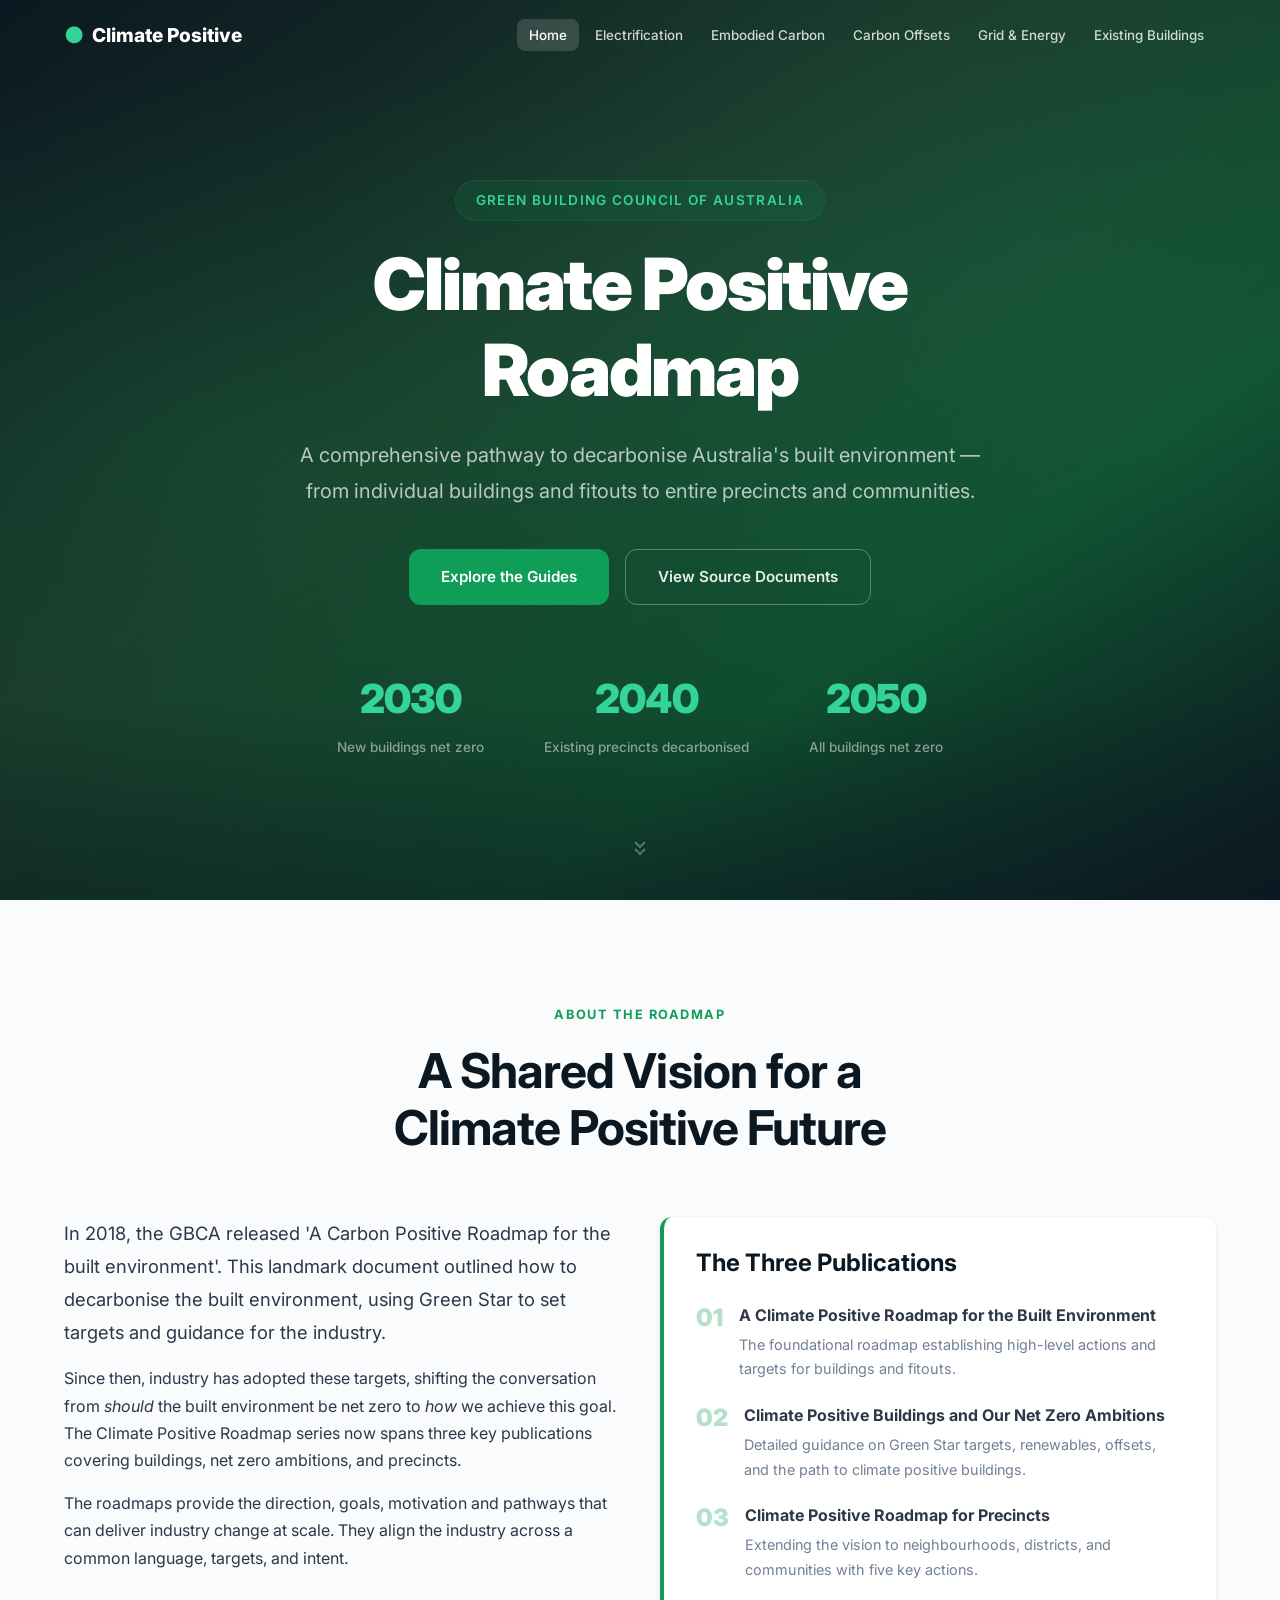
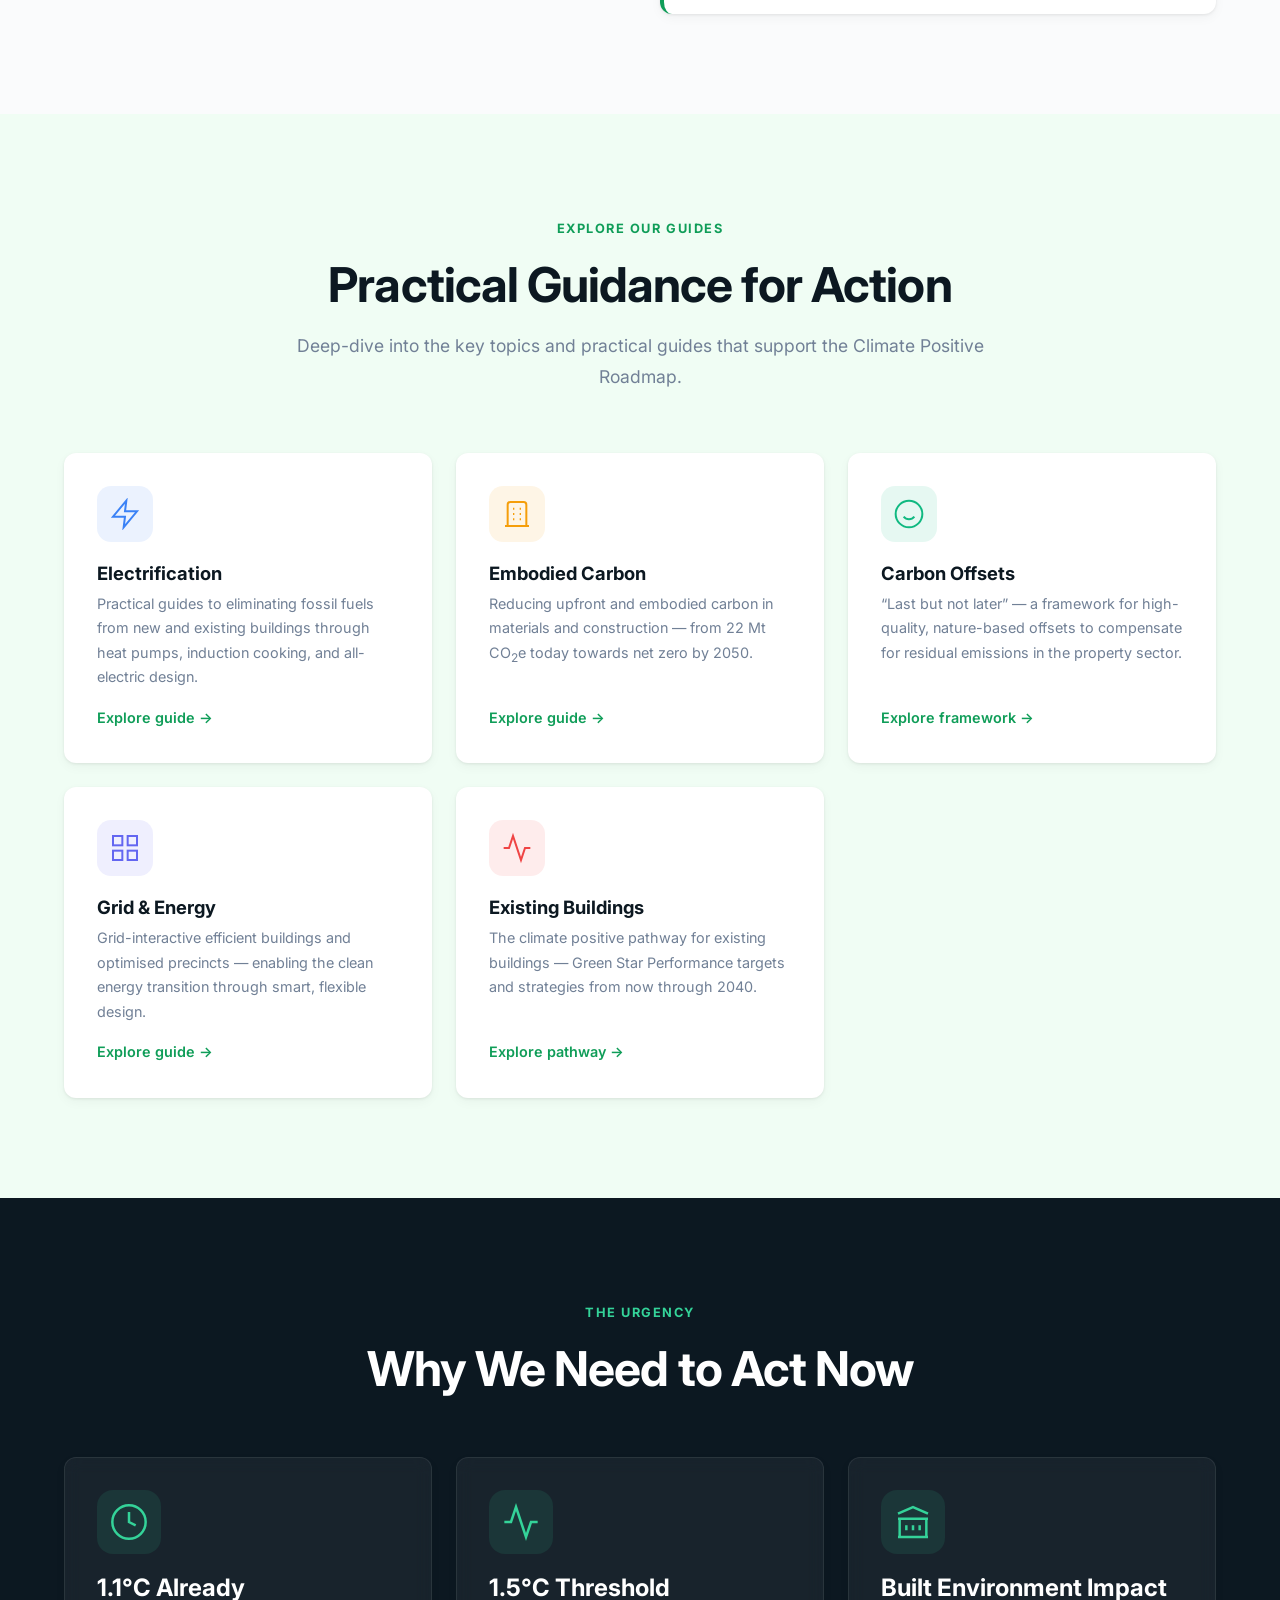
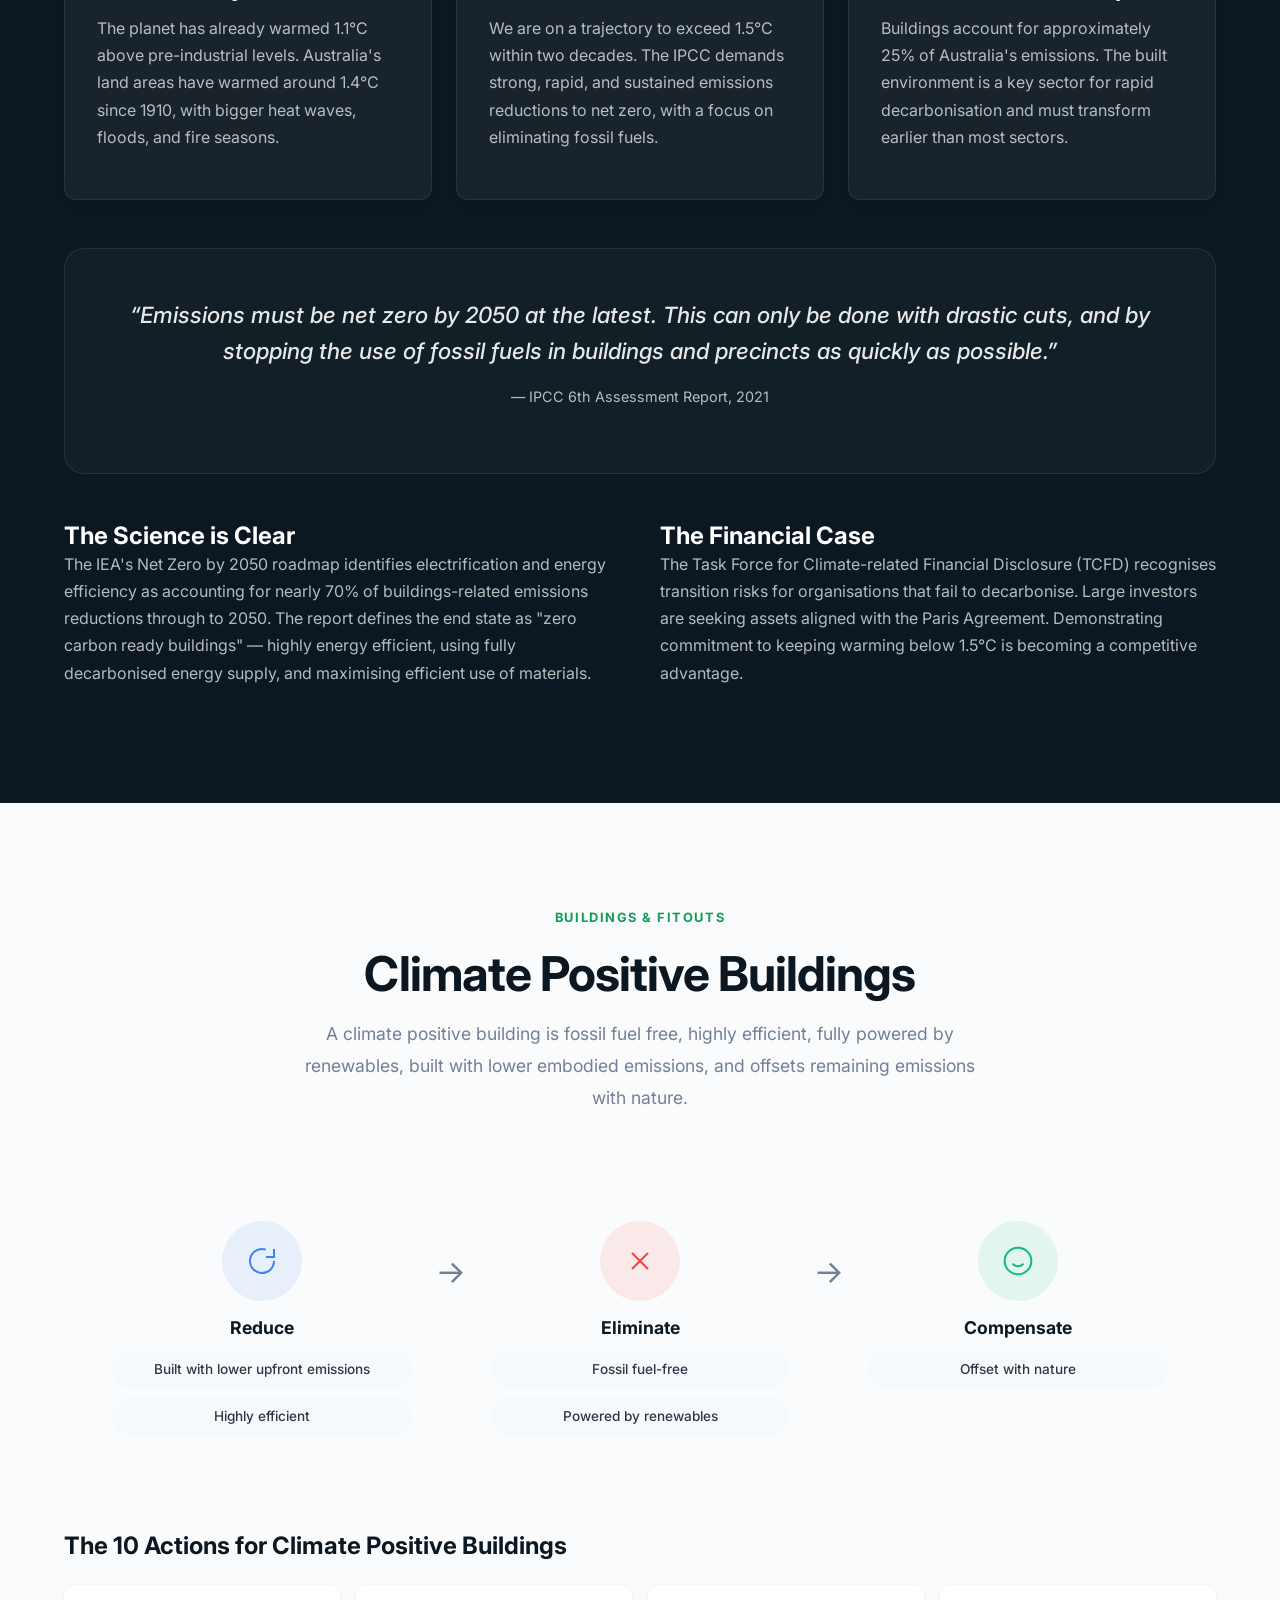
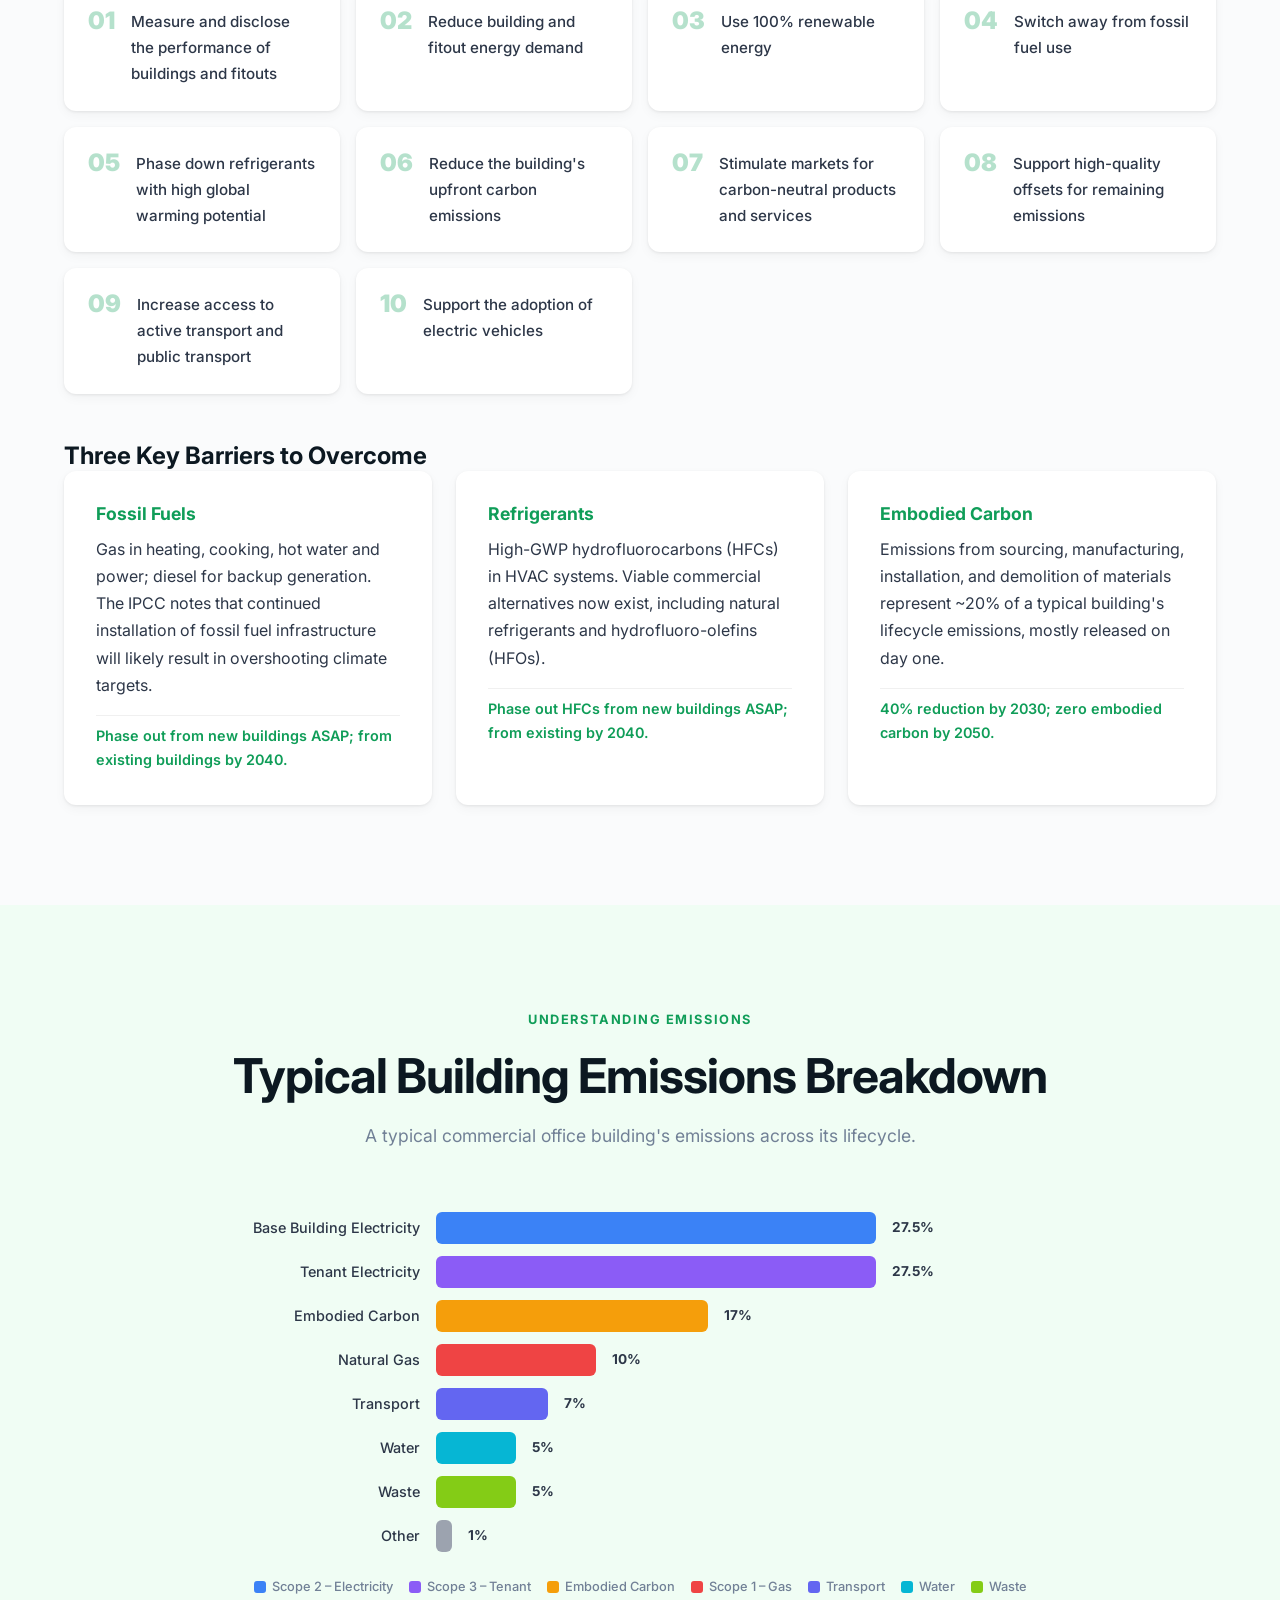
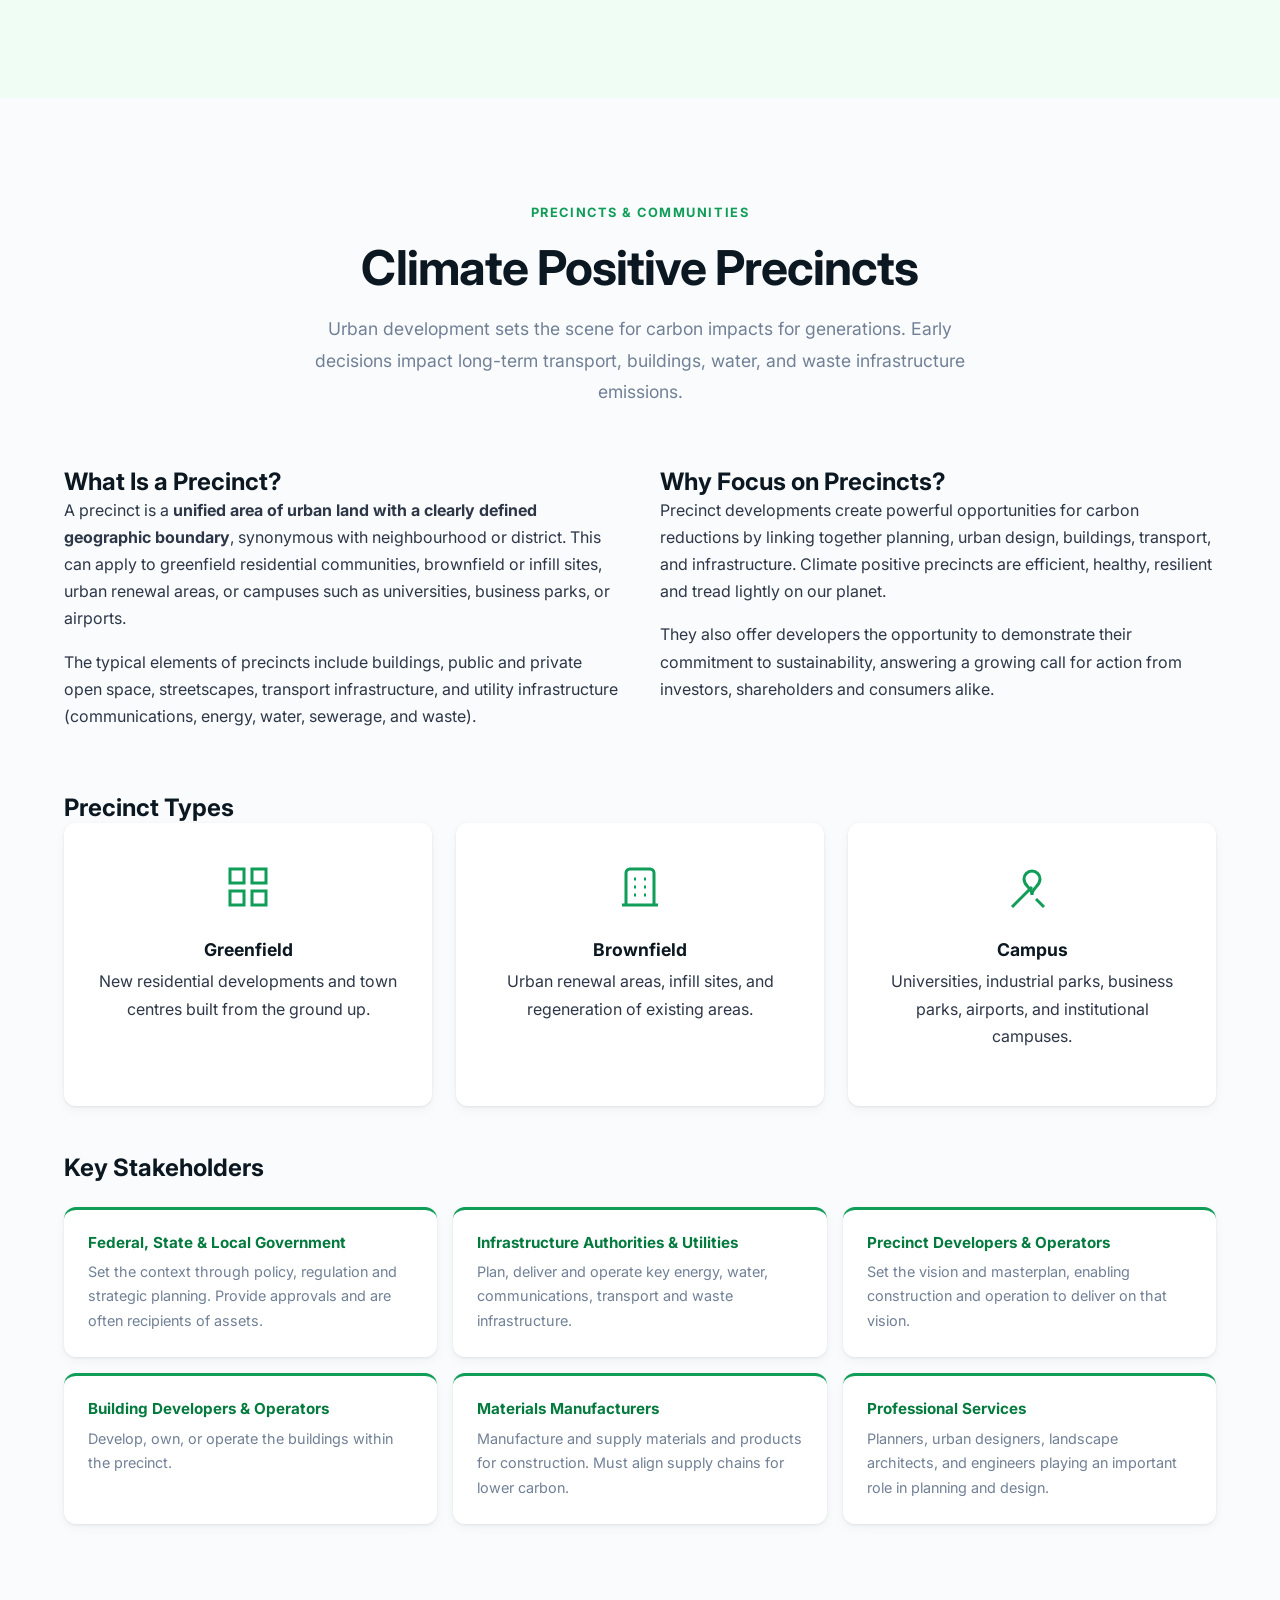
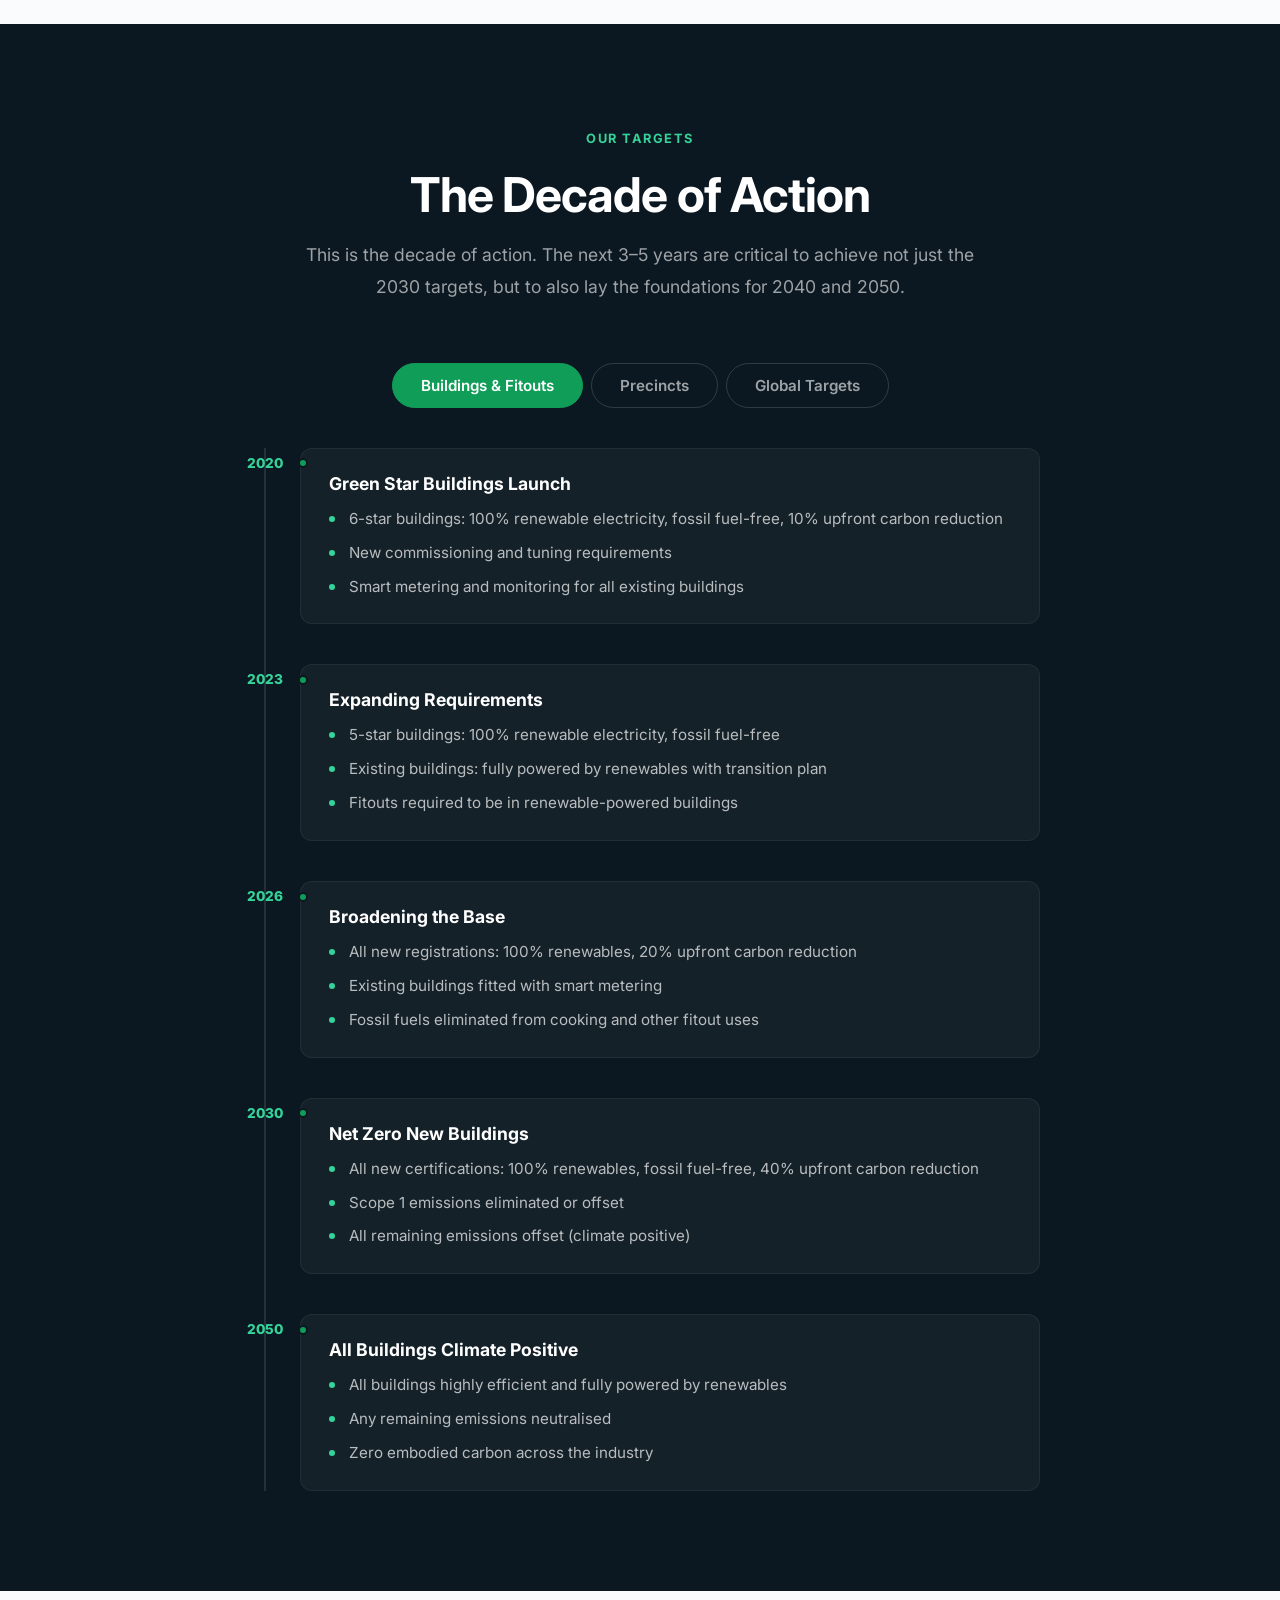
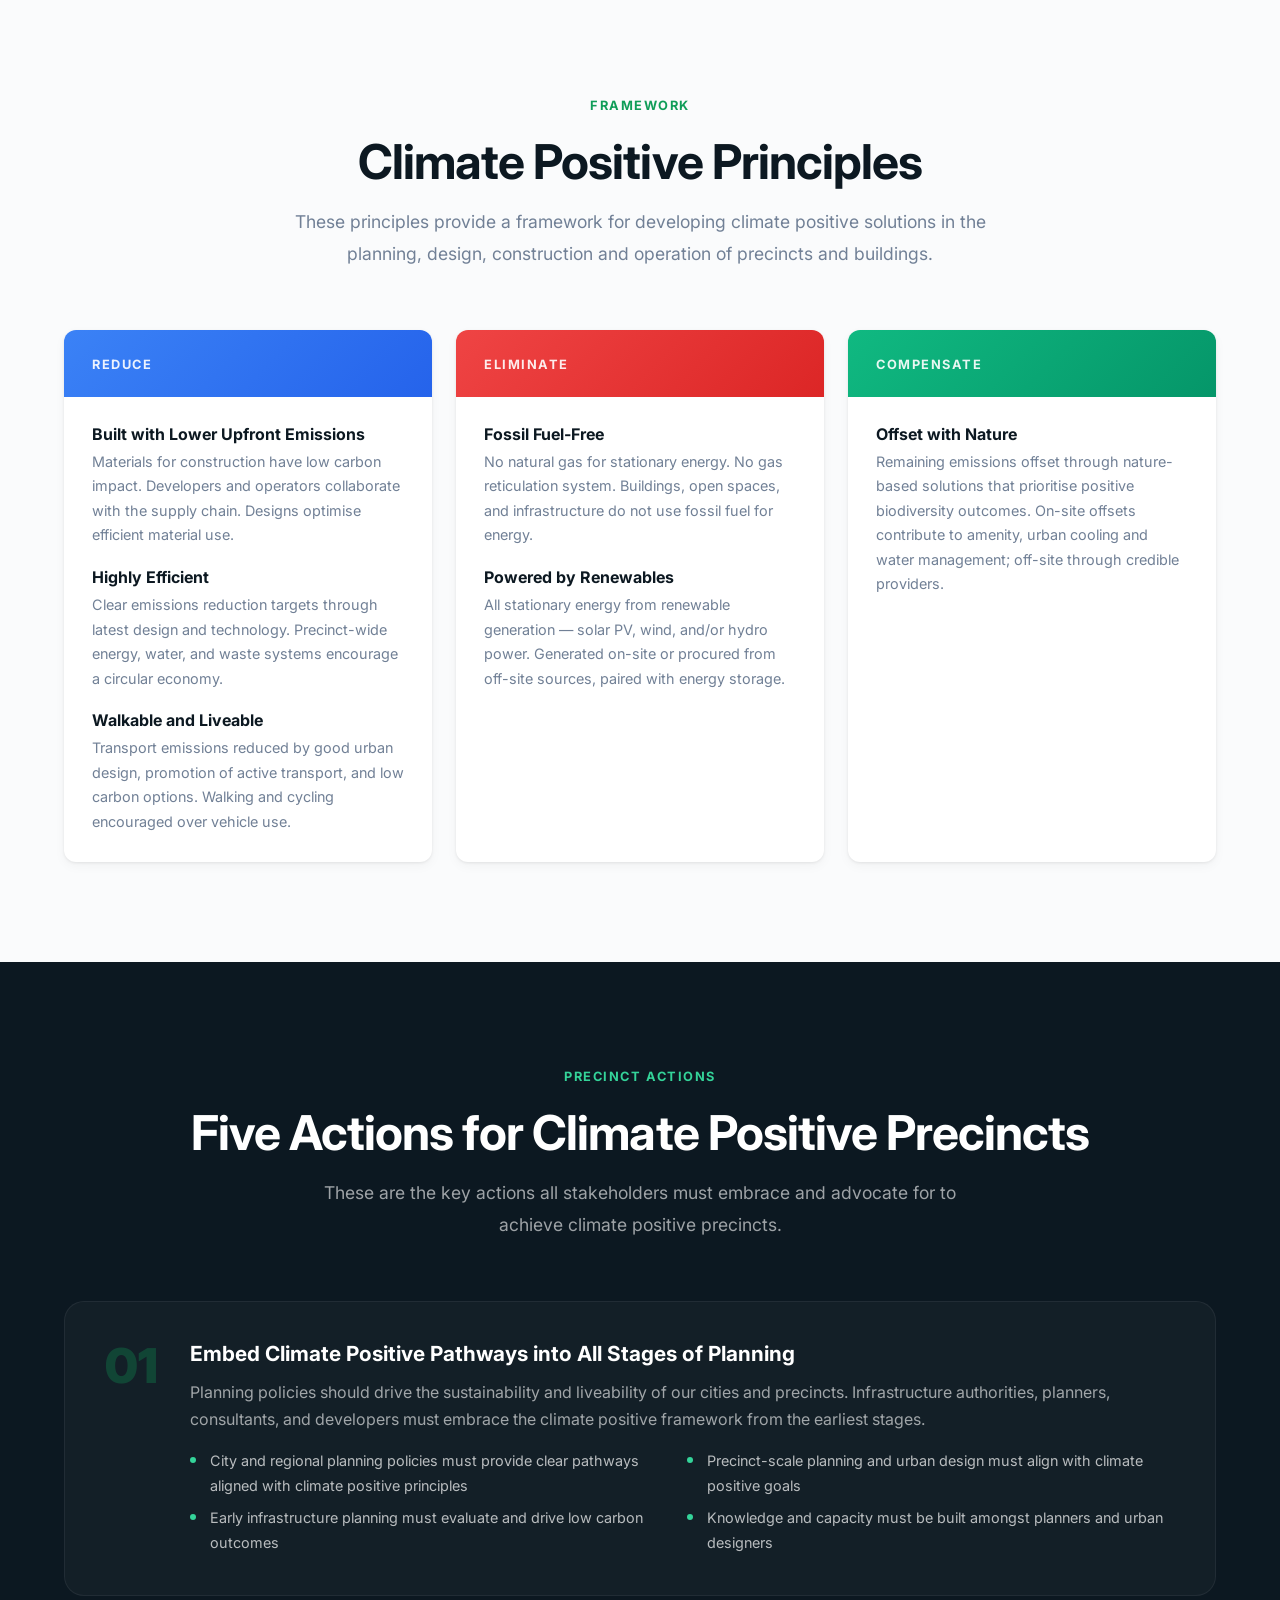
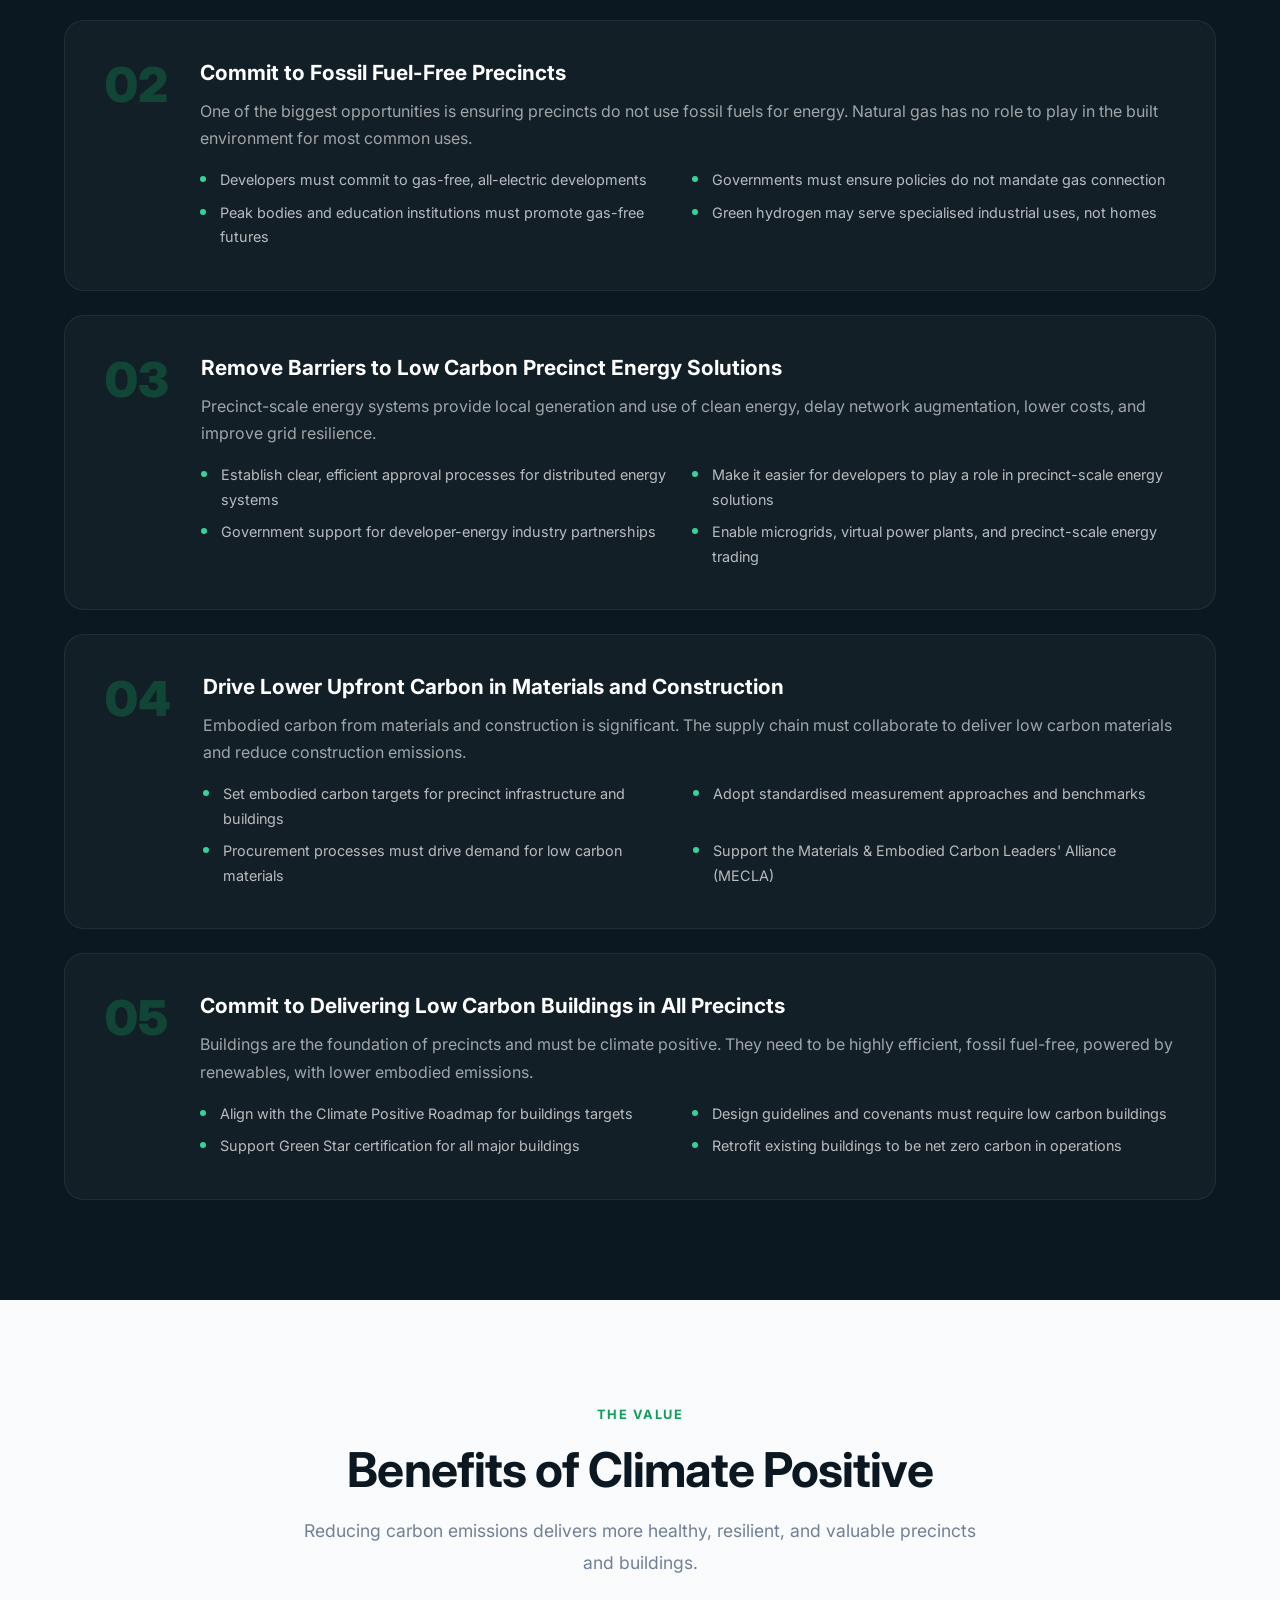
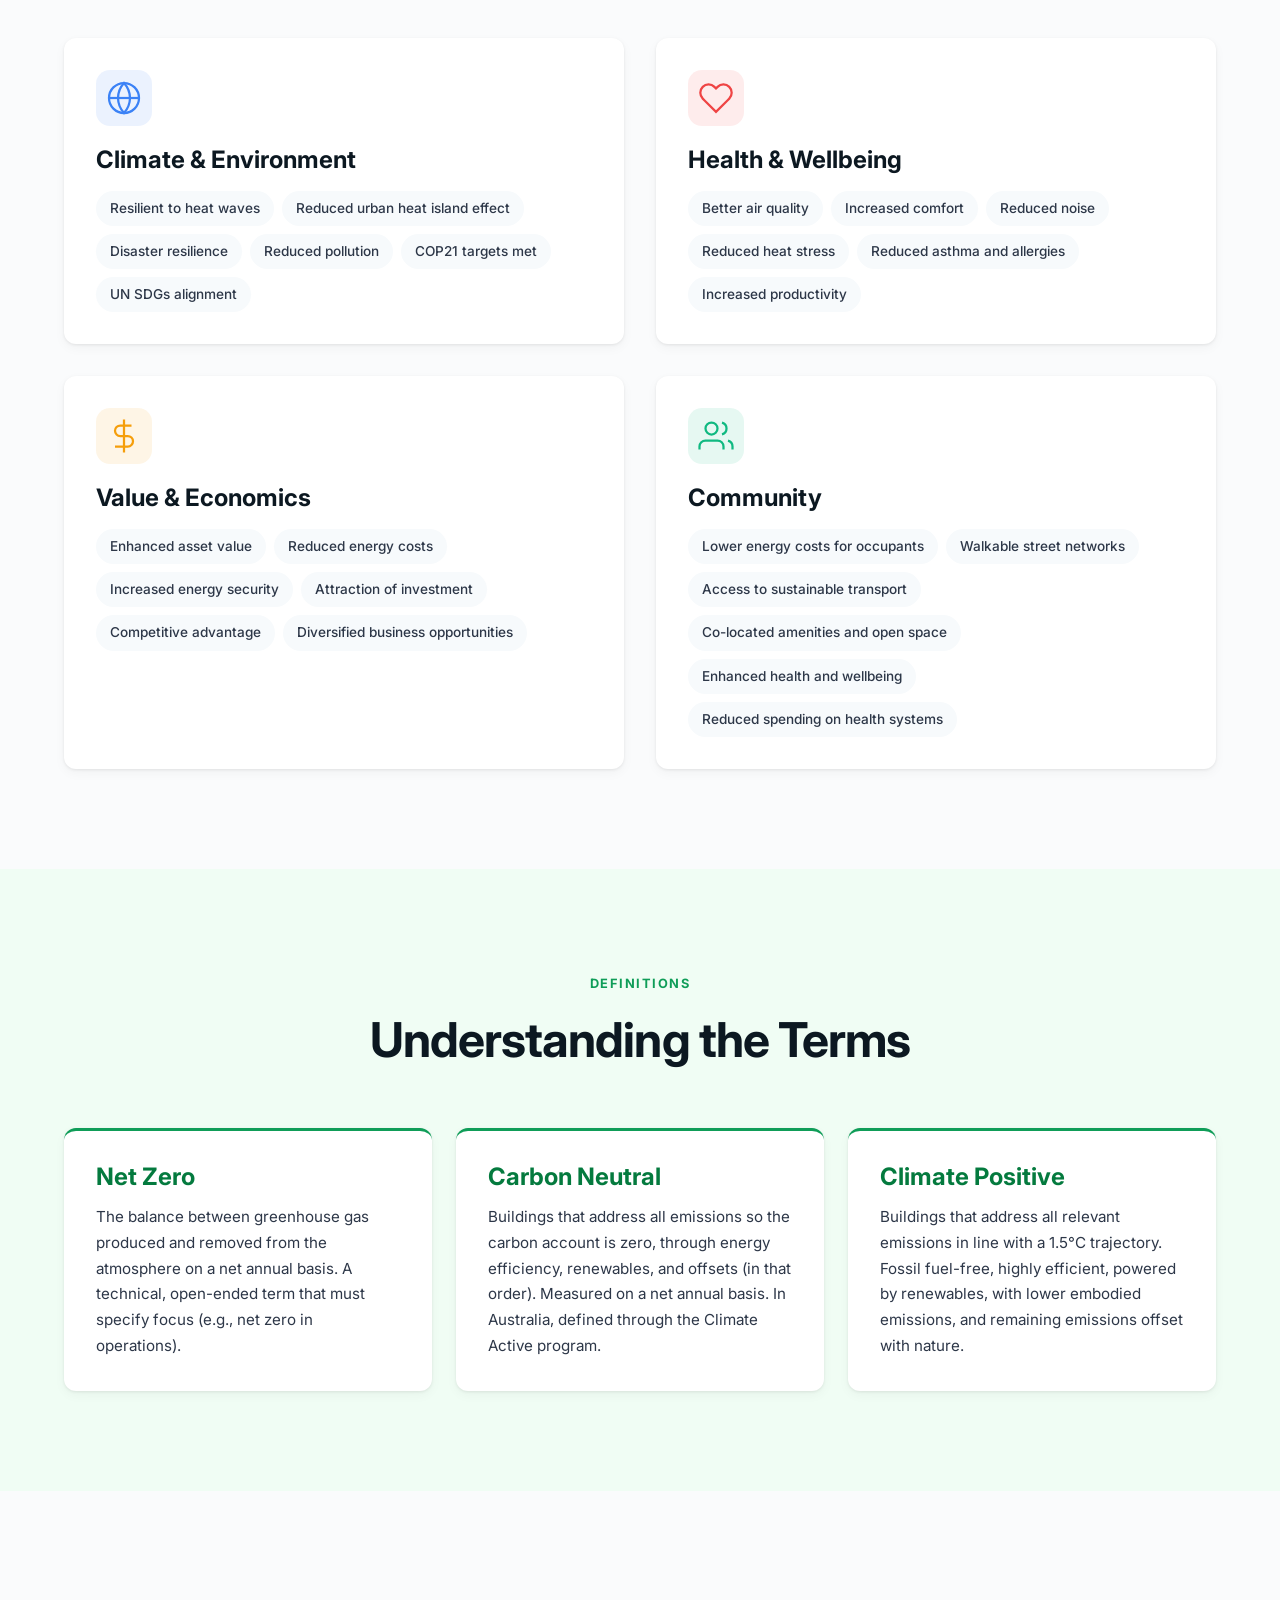
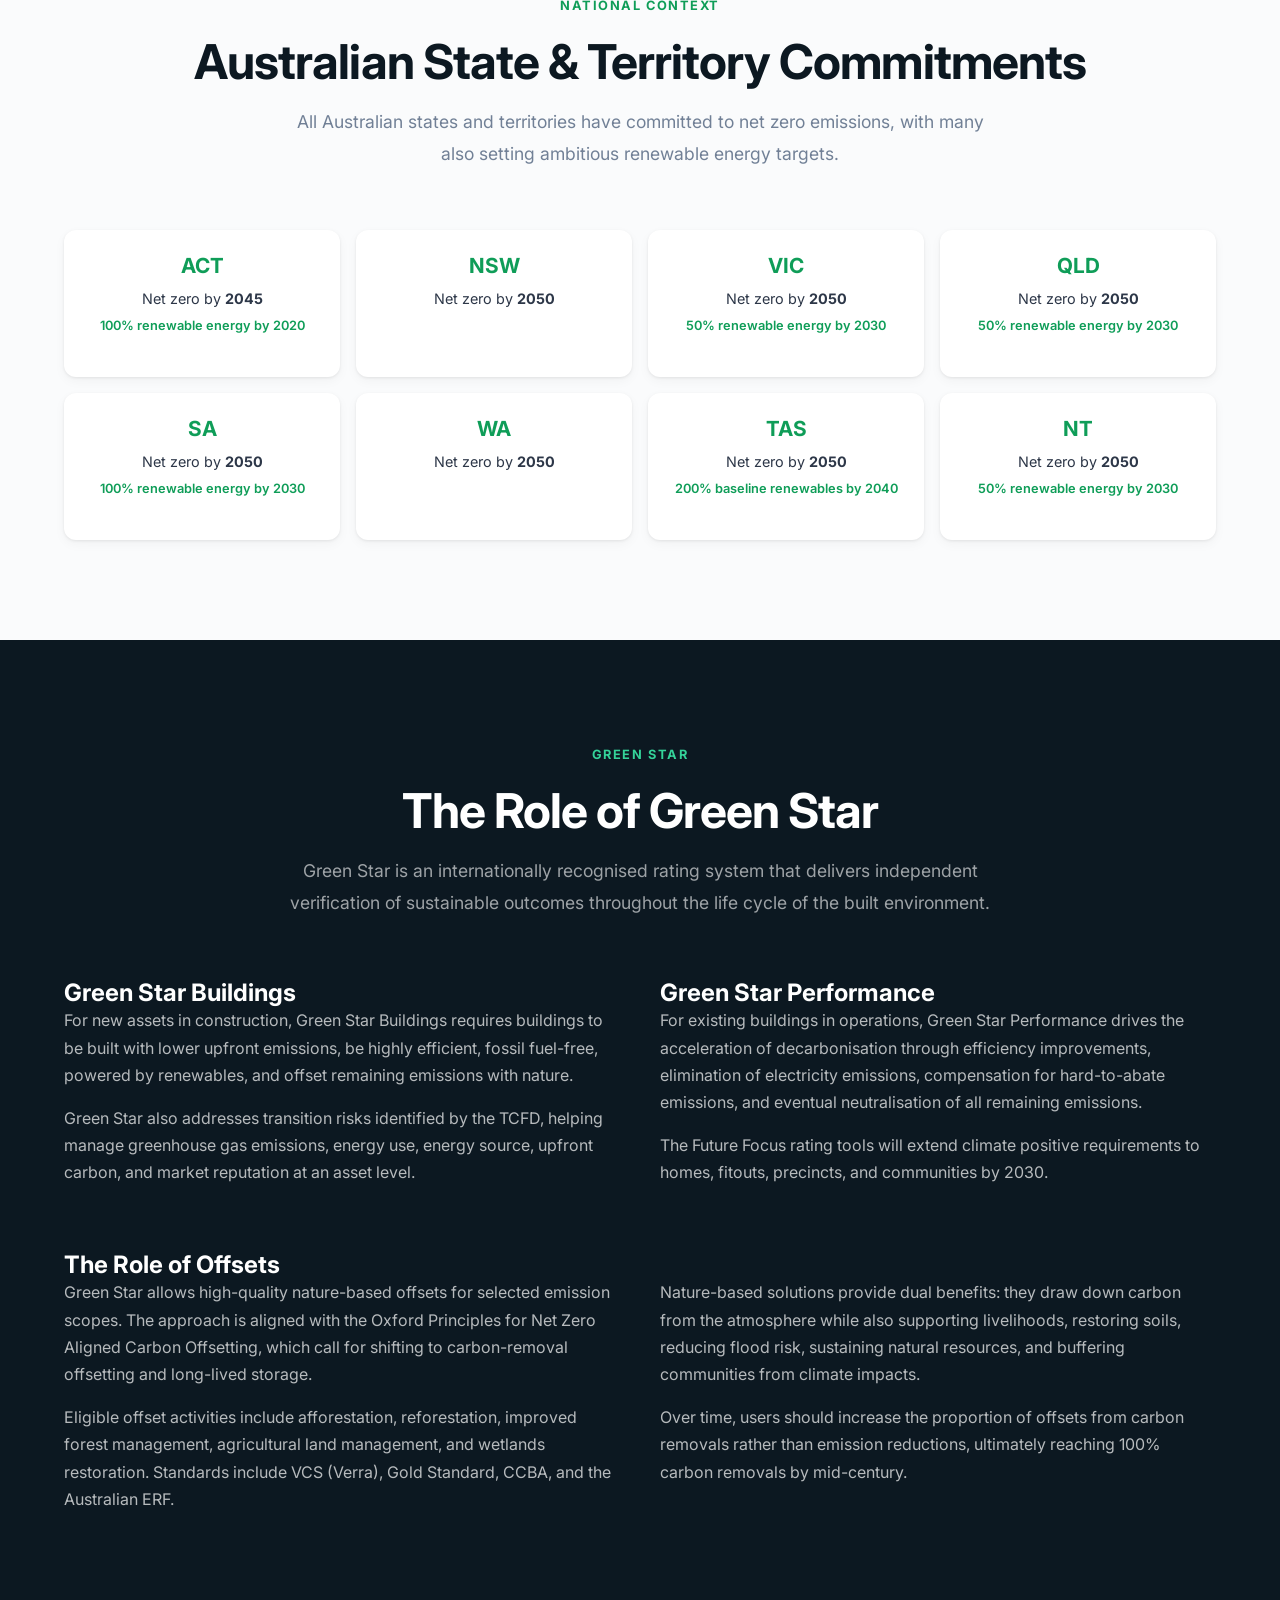
==== commit 21bfa6af: "Expand to multi-page website with 5 topic pages covering 8 new GBCA documents Added dedicated pages " ====
--- a/index.html
+++ b/index.html
@@ -15,22 +15,19 @@
   <!-- Navigation -->
   <nav class="nav" id="nav">
     <div class="nav-inner">
-      <a href="#hero" class="nav-logo">
+      <a href="index.html" class="nav-logo">
         <span class="logo-icon">&#9679;</span> Climate Positive
       </a>
       <button class="nav-toggle" id="nav-toggle" aria-label="Toggle menu">
         <span></span><span></span><span></span>
       </button>
       <ul class="nav-links" id="nav-links">
-        <li><a href="#about">About</a></li>
-        <li><a href="#why">Why Act</a></li>
-        <li><a href="#buildings">Buildings</a></li>
-        <li><a href="#precincts">Precincts</a></li>
-        <li><a href="#targets">Targets</a></li>
-        <li><a href="#principles">Principles</a></li>
-        <li><a href="#actions">Actions</a></li>
-        <li><a href="#benefits">Benefits</a></li>
-        <li><a href="#documents">Documents</a></li>
+        <li><a href="index.html">Home</a></li>
+        <li><a href="electrification.html">Electrification</a></li>
+        <li><a href="embodied-carbon.html">Embodied Carbon</a></li>
+        <li><a href="carbon-offsets.html">Carbon Offsets</a></li>
+        <li><a href="grid-energy.html">Grid &amp; Energy</a></li>
+        <li><a href="existing-buildings.html">Existing Buildings</a></li>
       </ul>
     </div>
   </nav>
@@ -43,7 +40,7 @@
       <h1 class="hero-title">Climate Positive Roadmap</h1>
       <p class="hero-subtitle">A comprehensive pathway to decarbonise Australia's built environment &mdash; from individual buildings and fitouts to entire precincts and communities.</p>
       <div class="hero-actions">
-        <a href="#about" class="btn btn-primary">Explore the Roadmap</a>
+        <a href="#guides" class="btn btn-primary">Explore the Guides</a>
         <a href="#documents" class="btn btn-outline">View Source Documents</a>
       </div>
       <div class="hero-stats">
@@ -109,6 +106,64 @@
             </div>
           </div>
         </div>
+      </div>
+    </div>
+  </section>
+
+  <!-- Explore Guides Section -->
+  <section class="section section-accent" id="guides">
+    <div class="container">
+      <div class="section-header">
+        <p class="section-tag">Explore Our Guides</p>
+        <h2 class="section-title">Practical Guidance for Action</h2>
+        <p class="section-desc">Deep-dive into the key topics and practical guides that support the Climate Positive Roadmap.</p>
+      </div>
+
+      <div class="topic-grid">
+        <a href="electrification.html" class="topic-card">
+          <div class="topic-card-icon electric">
+            <svg width="32" height="32" viewBox="0 0 24 24" fill="none" stroke="currentColor" stroke-width="1.5"><path d="M13 2L3 14h9l-1 8 10-12h-9l1-8z"/></svg>
+          </div>
+          <h3>Electrification</h3>
+          <p>Practical guides to eliminating fossil fuels from new and existing buildings through heat pumps, induction cooking, and all-electric design.</p>
+          <span class="topic-link">Explore guide &rarr;</span>
+        </a>
+
+        <a href="embodied-carbon.html" class="topic-card">
+          <div class="topic-card-icon embodied">
+            <svg width="32" height="32" viewBox="0 0 24 24" fill="none" stroke="currentColor" stroke-width="1.5"><path d="M3 21h18M9 8h1M9 12h1M9 16h1M14 8h1M14 12h1M14 16h1M5 21V5a2 2 0 012-2h10a2 2 0 012 2v16"/></svg>
+          </div>
+          <h3>Embodied Carbon</h3>
+          <p>Reducing upfront and embodied carbon in materials and construction &mdash; from 22 Mt CO<sub>2</sub>e today towards net zero by 2050.</p>
+          <span class="topic-link">Explore guide &rarr;</span>
+        </a>
+
+        <a href="carbon-offsets.html" class="topic-card">
+          <div class="topic-card-icon offsets">
+            <svg width="32" height="32" viewBox="0 0 24 24" fill="none" stroke="currentColor" stroke-width="1.5"><path d="M12 22c5.5 0 10-4.5 10-10S17.5 2 12 2 2 6.5 2 12s4.5 10 10 10z"/><path d="M8 14s1.5 2 4 2 4-2 4-2"/><path d="M9 9h.01M15 9h.01"/></svg>
+          </div>
+          <h3>Carbon Offsets</h3>
+          <p>&ldquo;Last but not later&rdquo; &mdash; a framework for high-quality, nature-based offsets to compensate for residual emissions in the property sector.</p>
+          <span class="topic-link">Explore framework &rarr;</span>
+        </a>
+
+        <a href="grid-energy.html" class="topic-card">
+          <div class="topic-card-icon grid">
+            <svg width="32" height="32" viewBox="0 0 24 24" fill="none" stroke="currentColor" stroke-width="1.5"><rect x="3" y="3" width="7" height="7"/><rect x="14" y="3" width="7" height="7"/><rect x="3" y="14" width="7" height="7"/><rect x="14" y="14" width="7" height="7"/></svg>
+          </div>
+          <h3>Grid &amp; Energy</h3>
+          <p>Grid-interactive efficient buildings and optimised precincts &mdash; enabling the clean energy transition through smart, flexible design.</p>
+          <span class="topic-link">Explore guide &rarr;</span>
+        </a>
+
+        <a href="existing-buildings.html" class="topic-card">
+          <div class="topic-card-icon existing">
+            <svg width="32" height="32" viewBox="0 0 24 24" fill="none" stroke="currentColor" stroke-width="1.5"><path d="M22 12h-4l-3 9L9 3l-3 9H2"/></svg>
+          </div>
+          <h3>Existing Buildings</h3>
+          <p>The climate positive pathway for existing buildings &mdash; Green Star Performance targets and strategies from now through 2040.</p>
+          <span class="topic-link">Explore pathway &rarr;</span>
+        </a>
       </div>
     </div>
   </section>
@@ -886,9 +941,11 @@
       <div class="section-header">
         <p class="section-tag">Resources</p>
         <h2 class="section-title">Source Documents</h2>
-        <p class="section-desc">Download the full Climate Positive Roadmap publications from the Green Building Council of Australia.</p>
-      </div>
-      <div class="grid-3">
+        <p class="section-desc">Download the full Climate Positive Roadmap publications and practical guides from the GBCA.</p>
+      </div>
+
+      <h3>Climate Positive Roadmap Series</h3>
+      <div class="grid-3" style="margin-top:16px;">
         <a href="https://gbca-web.s3.amazonaws.com/media/documents/carbon-positive-roadmap-discussion-paper-rev-a.pdf" class="document-card" target="_blank" rel="noopener noreferrer">
           <div class="doc-icon">
             <svg width="48" height="48" viewBox="0 0 24 24" fill="none" stroke="currentColor" stroke-width="1.5"><path d="M14 2H6a2 2 0 00-2 2v16a2 2 0 002 2h12a2 2 0 002-2V8z"/><polyline points="14,2 14,8 20,8"/><line x1="16" y1="13" x2="8" y2="13"/><line x1="16" y1="17" x2="8" y2="17"/><polyline points="10,9 9,9 8,9"/></svg>
@@ -911,6 +968,50 @@
           </div>
           <h3>Climate Positive Roadmap for Precincts</h3>
           <p>Extending the vision to precincts and communities. Five key actions, principles, and targets for climate positive neighbourhoods.</p>
+          <span class="doc-link">Download PDF &rarr;</span>
+        </a>
+      </div>
+
+      <h3 class="mt-4">Practical Guides &amp; Research</h3>
+      <div class="grid-4" style="margin-top:16px;">
+        <a href="https://gbca-web.s3.amazonaws.com/media/documents/a-practical-guide-to-electrification.pdf" class="document-card-sm" target="_blank" rel="noopener noreferrer">
+          <h4>A Practical Guide to Electrification: New Buildings</h4>
+          <p>Steps and technologies for delivering all-electric new buildings.</p>
+          <span class="doc-link">Download PDF &rarr;</span>
+        </a>
+        <a href="https://gbca-web.s3.amazonaws.com/media/documents/electrification-guide---existing-buildings-final.pdf" class="document-card-sm" target="_blank" rel="noopener noreferrer">
+          <h4>A Practical Guide to Electrification: Existing Buildings</h4>
+          <p>Retrofitting existing buildings to be all-electric.</p>
+          <span class="doc-link">Download PDF &rarr;</span>
+        </a>
+        <a href="https://gbca-web.s3.amazonaws.com/media/documents/a-practical-guide-to-upfront-carbon-reductions.pdf" class="document-card-sm" target="_blank" rel="noopener noreferrer">
+          <h4>A Practical Guide to Upfront Carbon Reductions</h4>
+          <p>Reducing embodied carbon in new buildings and major refurbishments.</p>
+          <span class="doc-link">Download PDF &rarr;</span>
+        </a>
+        <a href="https://gbca-web.s3.amazonaws.com/media/documents/embodied-carbon--embodied-energy-in-australias-buildings-2021-07-22-final-public.pdf" class="document-card-sm" target="_blank" rel="noopener noreferrer">
+          <h4>Embodied Carbon &amp; Energy in Australia&rsquo;s Buildings</h4>
+          <p>National baseline research: 22 Mt CO<sub>2</sub>e in 2019, growing to 85% by 2050.</p>
+          <span class="doc-link">Download PDF &rarr;</span>
+        </a>
+        <a href="https://gbca-web.s3.amazonaws.com/media/documents/carbon-offsets-last-but-not-later_hTWfNoC.pdf" class="document-card-sm" target="_blank" rel="noopener noreferrer">
+          <h4>Carbon Offsets: Last But Not Later</h4>
+          <p>Framework for environmental integrity of offsets in the property sector.</p>
+          <span class="doc-link">Download PDF &rarr;</span>
+        </a>
+        <a href="https://gbca-web.s3.amazonaws.com/media/documents/the-future-is-electric--a-practical-guide-for-grid-optimised-precincts.pdf" class="document-card-sm" target="_blank" rel="noopener noreferrer">
+          <h4>The Future is Electric: Grid-Optimised Precincts</h4>
+          <p>All-electric precinct energy systems, microgrids, and VPPs.</p>
+          <span class="doc-link">Download PDF &rarr;</span>
+        </a>
+        <a href="https://gbca-web.s3.amazonaws.com/media/documents/grid-interactive-efficient-buildings-discussion-paper_Q0FoGV8.pdf" class="document-card-sm" target="_blank" rel="noopener noreferrer">
+          <h4>Grid-Interactive Efficient Buildings</h4>
+          <p>From net zero to zero: smart, flexible buildings for grid stability.</p>
+          <span class="doc-link">Download PDF &rarr;</span>
+        </a>
+        <a href="https://gbca-web.s3.amazonaws.com/media/documents/climate-positive-pathway-for-existing-buildings-discussion-paper.pdf" class="document-card-sm" target="_blank" rel="noopener noreferrer">
+          <h4>Climate Positive Pathway for Existing Buildings</h4>
+          <p>Green Star Performance targets for decarbonising existing buildings.</p>
           <span class="doc-link">Download PDF &rarr;</span>
         </a>
       </div>
@@ -942,16 +1043,16 @@
       <div class="footer-content">
         <div class="footer-info">
           <p class="footer-brand"><span class="logo-icon">&#9679;</span> Climate Positive Roadmap</p>
-          <p>Based on publications by the Green Building Council of Australia (GBCA). This website summarises the Climate Positive Roadmap series for buildings, fitouts, and precincts.</p>
+          <p>Based on publications by the Green Building Council of Australia (GBCA). This website summarises the Climate Positive Roadmap series and practical guides.</p>
         </div>
         <div class="footer-links">
-          <h4>Quick Links</h4>
+          <h4>Topics</h4>
           <ul>
-            <li><a href="#about">About</a></li>
-            <li><a href="#buildings">Buildings</a></li>
-            <li><a href="#precincts">Precincts</a></li>
-            <li><a href="#targets">Targets</a></li>
-            <li><a href="#actions">Actions</a></li>
+            <li><a href="electrification.html">Electrification</a></li>
+            <li><a href="embodied-carbon.html">Embodied Carbon</a></li>
+            <li><a href="carbon-offsets.html">Carbon Offsets</a></li>
+            <li><a href="grid-energy.html">Grid &amp; Energy</a></li>
+            <li><a href="existing-buildings.html">Existing Buildings</a></li>
             <li><a href="#documents">Documents</a></li>
           </ul>
         </div>
--- a/styles.css
+++ b/styles.css
@@ -129,9 +129,9 @@
 
 .nav-links a {
   color: rgba(255,255,255,0.8);
-  font-size: 0.875rem;
+  font-size: 0.84rem;
   font-weight: 500;
-  padding: 8px 14px;
+  padding: 8px 12px;
   border-radius: var(--radius-sm);
   transition: var(--transition);
 }
@@ -1296,4 +1296,380 @@
   .actions-grid { grid-template-columns: 1fr; }
   .hero { padding: 100px 0 60px; }
   .hero-actions { flex-direction: column; align-items: center; }
-}
+  .page-hero { padding: 120px 0 48px; }
+}
+
+/* =============================================
+   Multi-Page Styles
+   ============================================= */
+
+/* --- Active Nav Link --- */
+.nav-links a.active {
+  color: #fff;
+  background: rgba(255,255,255,0.15);
+}
+.nav.scrolled .nav-links a.active {
+  color: var(--color-primary) !important;
+  background: var(--color-accent);
+  font-weight: 600;
+}
+
+/* --- Page Hero (Sub-pages) --- */
+.page-hero {
+  position: relative;
+  padding: 160px 0 80px;
+  overflow: hidden;
+}
+.page-hero-bg {
+  position: absolute;
+  inset: 0;
+  z-index: 0;
+}
+.page-hero-bg.electrification {
+  background: linear-gradient(145deg, #0c1821 0%, #1a2a4a 40%, #1e3a5e 70%, #0c1821 100%);
+}
+.page-hero-bg.electrification::before {
+  content: '';
+  position: absolute;
+  inset: 0;
+  background: radial-gradient(ellipse at 30% 50%, rgba(59,130,246,0.15) 0%, transparent 60%),
+              radial-gradient(ellipse at 70% 30%, rgba(245,158,11,0.1) 0%, transparent 50%);
+}
+.page-hero-bg.embodied {
+  background: linear-gradient(145deg, #0c1821 0%, #2d1f0e 40%, #4a3520 70%, #0c1821 100%);
+}
+.page-hero-bg.embodied::before {
+  content: '';
+  position: absolute;
+  inset: 0;
+  background: radial-gradient(ellipse at 30% 50%, rgba(245,158,11,0.15) 0%, transparent 60%),
+              radial-gradient(ellipse at 70% 30%, rgba(234,88,12,0.1) 0%, transparent 50%);
+}
+.page-hero-bg.offsets {
+  background: linear-gradient(145deg, #0c1821 0%, #0e2e1a 40%, #1a4a2e 70%, #0c1821 100%);
+}
+.page-hero-bg.offsets::before {
+  content: '';
+  position: absolute;
+  inset: 0;
+  background: radial-gradient(ellipse at 30% 50%, rgba(16,185,129,0.15) 0%, transparent 60%),
+              radial-gradient(ellipse at 70% 30%, rgba(52,211,153,0.1) 0%, transparent 50%);
+}
+.page-hero-bg.grid-energy {
+  background: linear-gradient(145deg, #0c1821 0%, #1a1a3a 40%, #2a2060 70%, #0c1821 100%);
+}
+.page-hero-bg.grid-energy::before {
+  content: '';
+  position: absolute;
+  inset: 0;
+  background: radial-gradient(ellipse at 30% 50%, rgba(99,102,241,0.15) 0%, transparent 60%),
+              radial-gradient(ellipse at 70% 30%, rgba(139,92,246,0.1) 0%, transparent 50%);
+}
+.page-hero-bg.existing {
+  background: linear-gradient(145deg, #0c1821 0%, #2a1a1a 40%, #4a2020 70%, #0c1821 100%);
+}
+.page-hero-bg.existing::before {
+  content: '';
+  position: absolute;
+  inset: 0;
+  background: radial-gradient(ellipse at 30% 50%, rgba(239,68,68,0.12) 0%, transparent 60%),
+              radial-gradient(ellipse at 70% 30%, rgba(245,158,11,0.1) 0%, transparent 50%);
+}
+.page-hero-content {
+  position: relative;
+  z-index: 1;
+  max-width: 900px;
+}
+.page-hero-title {
+  color: #ffffff;
+  font-size: clamp(2rem, 5vw, 3.5rem);
+  margin-bottom: 16px;
+}
+.page-hero-subtitle {
+  font-size: clamp(1rem, 2vw, 1.2rem);
+  color: rgba(255,255,255,0.65);
+  max-width: 700px;
+  line-height: 1.8;
+}
+.breadcrumb {
+  display: inline-flex;
+  align-items: center;
+  gap: 6px;
+  font-size: 0.85rem;
+  font-weight: 500;
+  color: rgba(255,255,255,0.4);
+  margin-bottom: 20px;
+  transition: var(--transition);
+}
+.breadcrumb:hover { color: rgba(255,255,255,0.7); }
+
+/* --- Topic Grid (Landing Page) --- */
+.topic-grid {
+  display: grid;
+  grid-template-columns: repeat(3, 1fr);
+  gap: 24px;
+}
+
+.topic-card {
+  display: flex;
+  flex-direction: column;
+  background: var(--color-surface);
+  border-radius: var(--radius);
+  padding: 32px;
+  box-shadow: var(--shadow);
+  transition: var(--transition);
+  color: var(--color-text);
+  border: 1px solid transparent;
+  text-decoration: none;
+}
+.topic-card:hover {
+  box-shadow: var(--shadow-lg);
+  transform: translateY(-4px);
+  border-color: var(--color-primary);
+}
+.topic-card-icon {
+  width: 56px;
+  height: 56px;
+  border-radius: 14px;
+  display: flex;
+  align-items: center;
+  justify-content: center;
+  margin-bottom: 20px;
+  flex-shrink: 0;
+}
+.topic-card-icon.electric { background: rgba(59,130,246,0.1); color: #3b82f6; }
+.topic-card-icon.embodied { background: rgba(245,158,11,0.1); color: #f59e0b; }
+.topic-card-icon.offsets { background: rgba(16,185,129,0.1); color: #10b981; }
+.topic-card-icon.grid { background: rgba(99,102,241,0.1); color: #6366f1; }
+.topic-card-icon.existing { background: rgba(239,68,68,0.1); color: #ef4444; }
+.topic-card h3 { font-size: 1.15rem; margin-bottom: 8px; }
+.topic-card p { font-size: 0.9rem; color: var(--color-text-light); margin-bottom: 0; flex: 1; }
+.topic-card .topic-link {
+  display: inline-flex;
+  align-items: center;
+  gap: 6px;
+  font-size: 0.9rem;
+  font-weight: 600;
+  color: var(--color-primary);
+  margin-top: 16px;
+}
+
+/* --- Stat Highlights --- */
+.stat-row {
+  display: grid;
+  grid-template-columns: repeat(auto-fit, minmax(200px, 1fr));
+  gap: 24px;
+  margin: 40px 0;
+}
+.stat-box {
+  background: rgba(255,255,255,0.04);
+  border: 1px solid rgba(255,255,255,0.08);
+  border-radius: var(--radius);
+  padding: 28px;
+  text-align: center;
+}
+.stat-box-number {
+  display: block;
+  font-size: 2.5rem;
+  font-weight: 900;
+  color: var(--color-primary-light);
+  letter-spacing: -0.02em;
+  line-height: 1.1;
+  margin-bottom: 8px;
+}
+.stat-box-label {
+  font-size: 0.9rem;
+  color: rgba(255,255,255,0.6);
+}
+.stat-row-light .stat-box {
+  background: var(--color-surface);
+  border: 1px solid #e5e7eb;
+  box-shadow: var(--shadow);
+}
+.stat-row-light .stat-box-number { color: var(--color-primary); }
+.stat-row-light .stat-box-label { color: var(--color-text-light); }
+
+/* --- Case Study Cards --- */
+.case-study-grid {
+  display: grid;
+  grid-template-columns: repeat(auto-fill, minmax(320px, 1fr));
+  gap: 24px;
+}
+.case-study-card {
+  background: var(--color-surface);
+  border-radius: var(--radius);
+  padding: 28px;
+  box-shadow: var(--shadow);
+  border-left: 4px solid var(--color-primary);
+  transition: var(--transition);
+}
+.case-study-card:hover {
+  box-shadow: var(--shadow-lg);
+  transform: translateY(-2px);
+}
+.case-study-card h4 { margin-bottom: 8px; color: var(--color-primary-dark); }
+.case-study-card .cs-meta {
+  font-size: 0.8rem;
+  font-weight: 600;
+  text-transform: uppercase;
+  letter-spacing: 0.06em;
+  color: var(--color-primary);
+  margin-bottom: 12px;
+}
+.case-study-card p { font-size: 0.9rem; color: var(--color-text-light); margin-bottom: 0; }
+
+/* --- Tech Comparison --- */
+.tech-compare {
+  display: grid;
+  grid-template-columns: repeat(2, 1fr);
+  gap: 24px;
+}
+.tech-card {
+  background: var(--color-surface);
+  border-radius: var(--radius);
+  padding: 28px;
+  box-shadow: var(--shadow);
+  transition: var(--transition);
+}
+.tech-card:hover {
+  box-shadow: var(--shadow-lg);
+  transform: translateY(-2px);
+}
+.tech-card h4 { margin-bottom: 12px; }
+.tech-card p { font-size: 0.9rem; color: var(--color-text-light); }
+.tech-card .tech-badge {
+  display: inline-block;
+  font-size: 0.75rem;
+  font-weight: 700;
+  text-transform: uppercase;
+  letter-spacing: 0.08em;
+  padding: 4px 12px;
+  border-radius: 100px;
+  margin-bottom: 16px;
+}
+.tech-badge.recommended { background: rgba(15,157,88,0.1); color: var(--color-primary); }
+.tech-badge.traditional { background: rgba(239,68,68,0.1); color: #ef4444; }
+
+/* --- Process / Steps --- */
+.process-steps {
+  display: flex;
+  flex-direction: column;
+  gap: 16px;
+  counter-reset: step;
+}
+.process-step {
+  display: flex;
+  gap: 20px;
+  align-items: flex-start;
+  background: var(--color-surface);
+  border-radius: var(--radius);
+  padding: 24px;
+  box-shadow: var(--shadow);
+  counter-increment: step;
+}
+.process-step::before {
+  content: counter(step);
+  display: flex;
+  align-items: center;
+  justify-content: center;
+  width: 40px;
+  height: 40px;
+  border-radius: 50%;
+  background: var(--color-primary);
+  color: #fff;
+  font-weight: 800;
+  font-size: 0.9rem;
+  flex-shrink: 0;
+}
+.process-step-content h4 { margin-bottom: 6px; }
+.process-step-content p { font-size: 0.9rem; color: var(--color-text-light); margin-bottom: 0; }
+
+/* --- Criteria List --- */
+.criteria-grid {
+  display: grid;
+  grid-template-columns: repeat(auto-fill, minmax(280px, 1fr));
+  gap: 16px;
+}
+.criteria-item {
+  display: flex;
+  gap: 12px;
+  align-items: flex-start;
+  background: var(--color-surface);
+  border-radius: var(--radius-sm);
+  padding: 20px;
+  box-shadow: var(--shadow);
+}
+.criteria-num {
+  display: flex;
+  align-items: center;
+  justify-content: center;
+  width: 32px;
+  height: 32px;
+  border-radius: 50%;
+  background: var(--color-accent);
+  color: var(--color-primary);
+  font-weight: 800;
+  font-size: 0.8rem;
+  flex-shrink: 0;
+}
+.criteria-item h4 { font-size: 0.95rem; margin-bottom: 4px; }
+.criteria-item p { font-size: 0.85rem; color: var(--color-text-light); margin-bottom: 0; }
+
+/* --- Info Boxes --- */
+.info-box {
+  background: var(--color-accent);
+  border-radius: var(--radius);
+  padding: 28px;
+  border-left: 4px solid var(--color-primary);
+  margin: 24px 0;
+}
+.info-box h4 { margin-bottom: 8px; color: var(--color-primary-dark); }
+.info-box p { font-size: 0.95rem; margin-bottom: 0; }
+
+/* --- Dark stat boxes for light sections --- */
+.section .stat-row { margin: 40px 0; }
+
+/* --- Document grid expanded --- */
+.grid-4 {
+  display: grid;
+  grid-template-columns: repeat(4, 1fr);
+  gap: 20px;
+}
+.document-card-sm {
+  display: flex;
+  flex-direction: column;
+  background: var(--color-surface);
+  border-radius: var(--radius);
+  padding: 24px;
+  box-shadow: var(--shadow);
+  transition: var(--transition);
+  color: var(--color-text);
+  border: 1px solid transparent;
+}
+.document-card-sm:hover {
+  box-shadow: var(--shadow-lg);
+  transform: translateY(-3px);
+  border-color: var(--color-primary);
+}
+.document-card-sm h4 { font-size: 0.95rem; margin-bottom: 8px; }
+.document-card-sm p { font-size: 0.82rem; color: var(--color-text-light); flex: 1; margin-bottom: 8px; }
+.document-card-sm .doc-link { font-size: 0.82rem; font-weight: 600; color: var(--color-primary); }
+
+/* --- Responsive additions --- */
+@media (max-width: 1024px) {
+  .topic-grid { grid-template-columns: repeat(2, 1fr); }
+  .tech-compare { grid-template-columns: 1fr; }
+  .grid-4 { grid-template-columns: repeat(2, 1fr); }
+}
+
+@media (max-width: 768px) {
+  .topic-grid { grid-template-columns: 1fr; }
+  .page-hero { padding: 130px 0 60px; }
+  .case-study-grid { grid-template-columns: 1fr; }
+  .criteria-grid { grid-template-columns: 1fr; }
+  .grid-4 { grid-template-columns: 1fr; }
+}
+
+@media (max-width: 480px) {
+  .stat-row { grid-template-columns: 1fr; }
+}
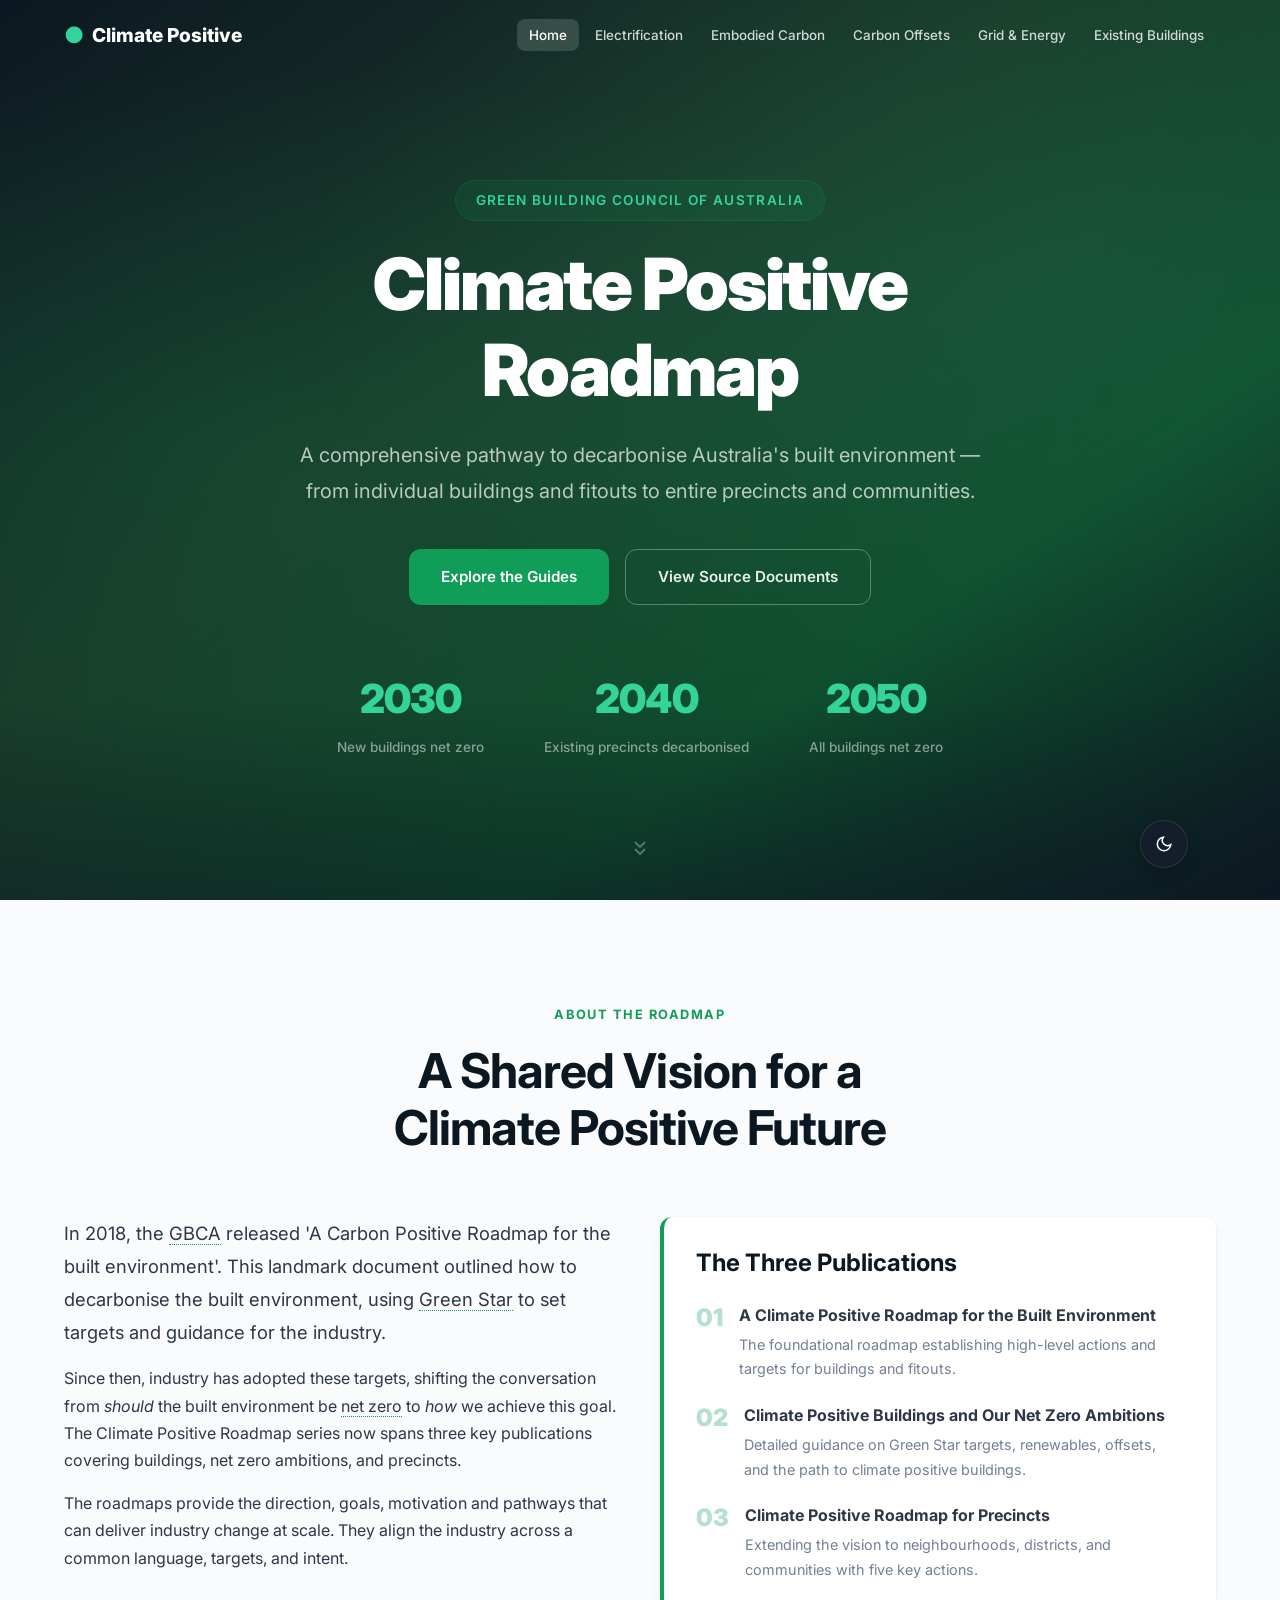
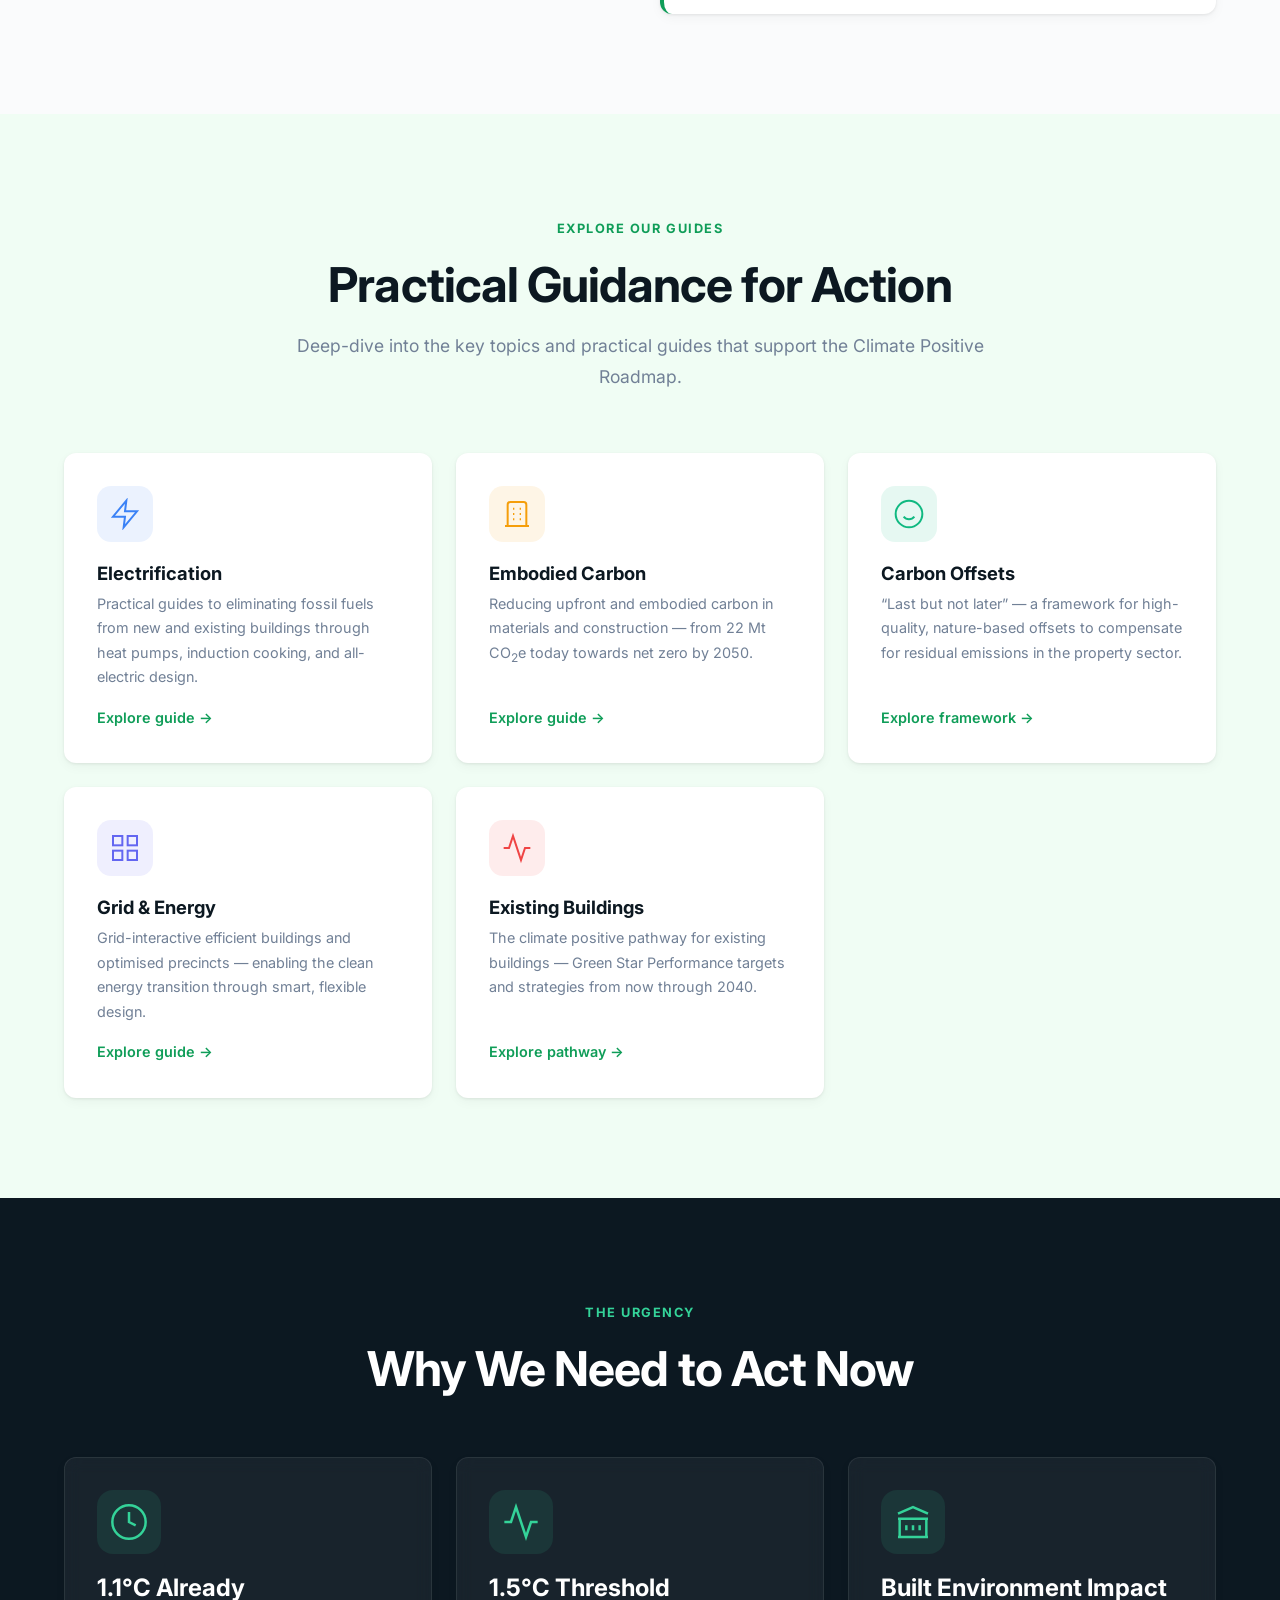
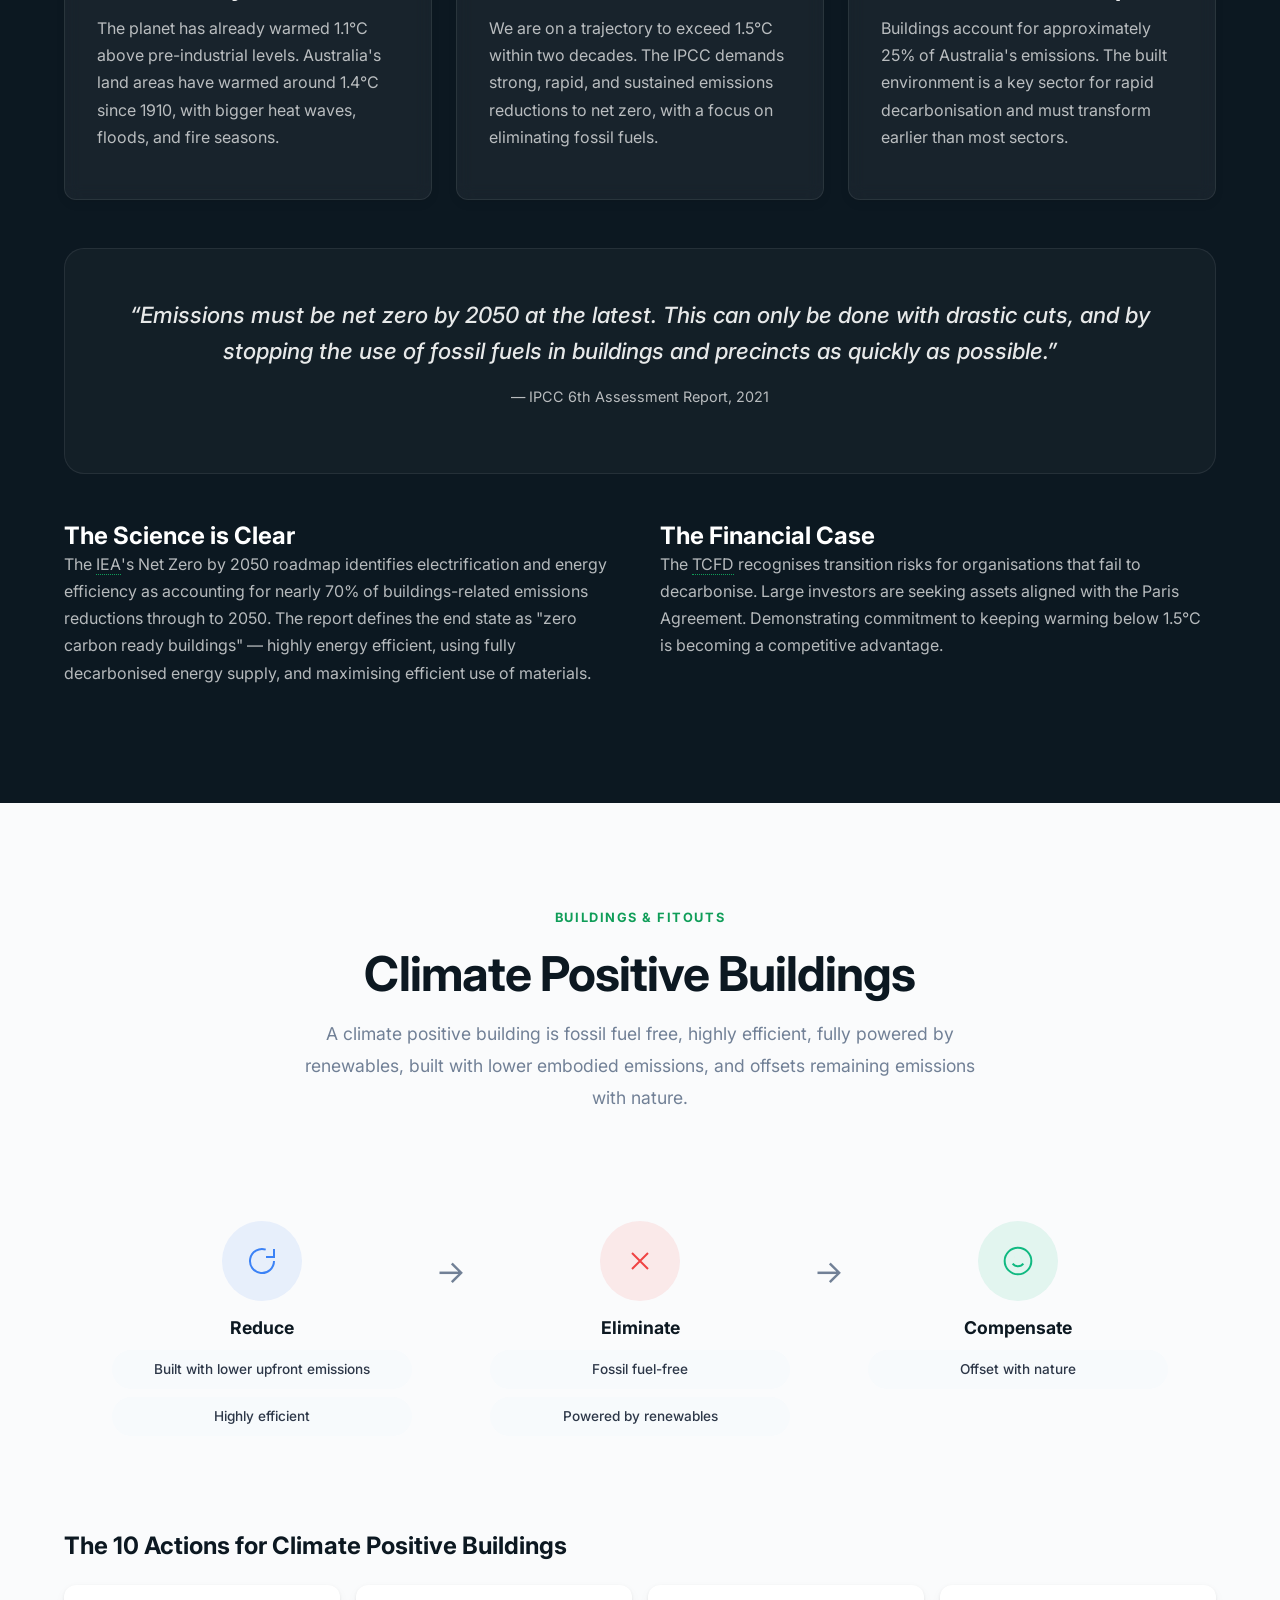
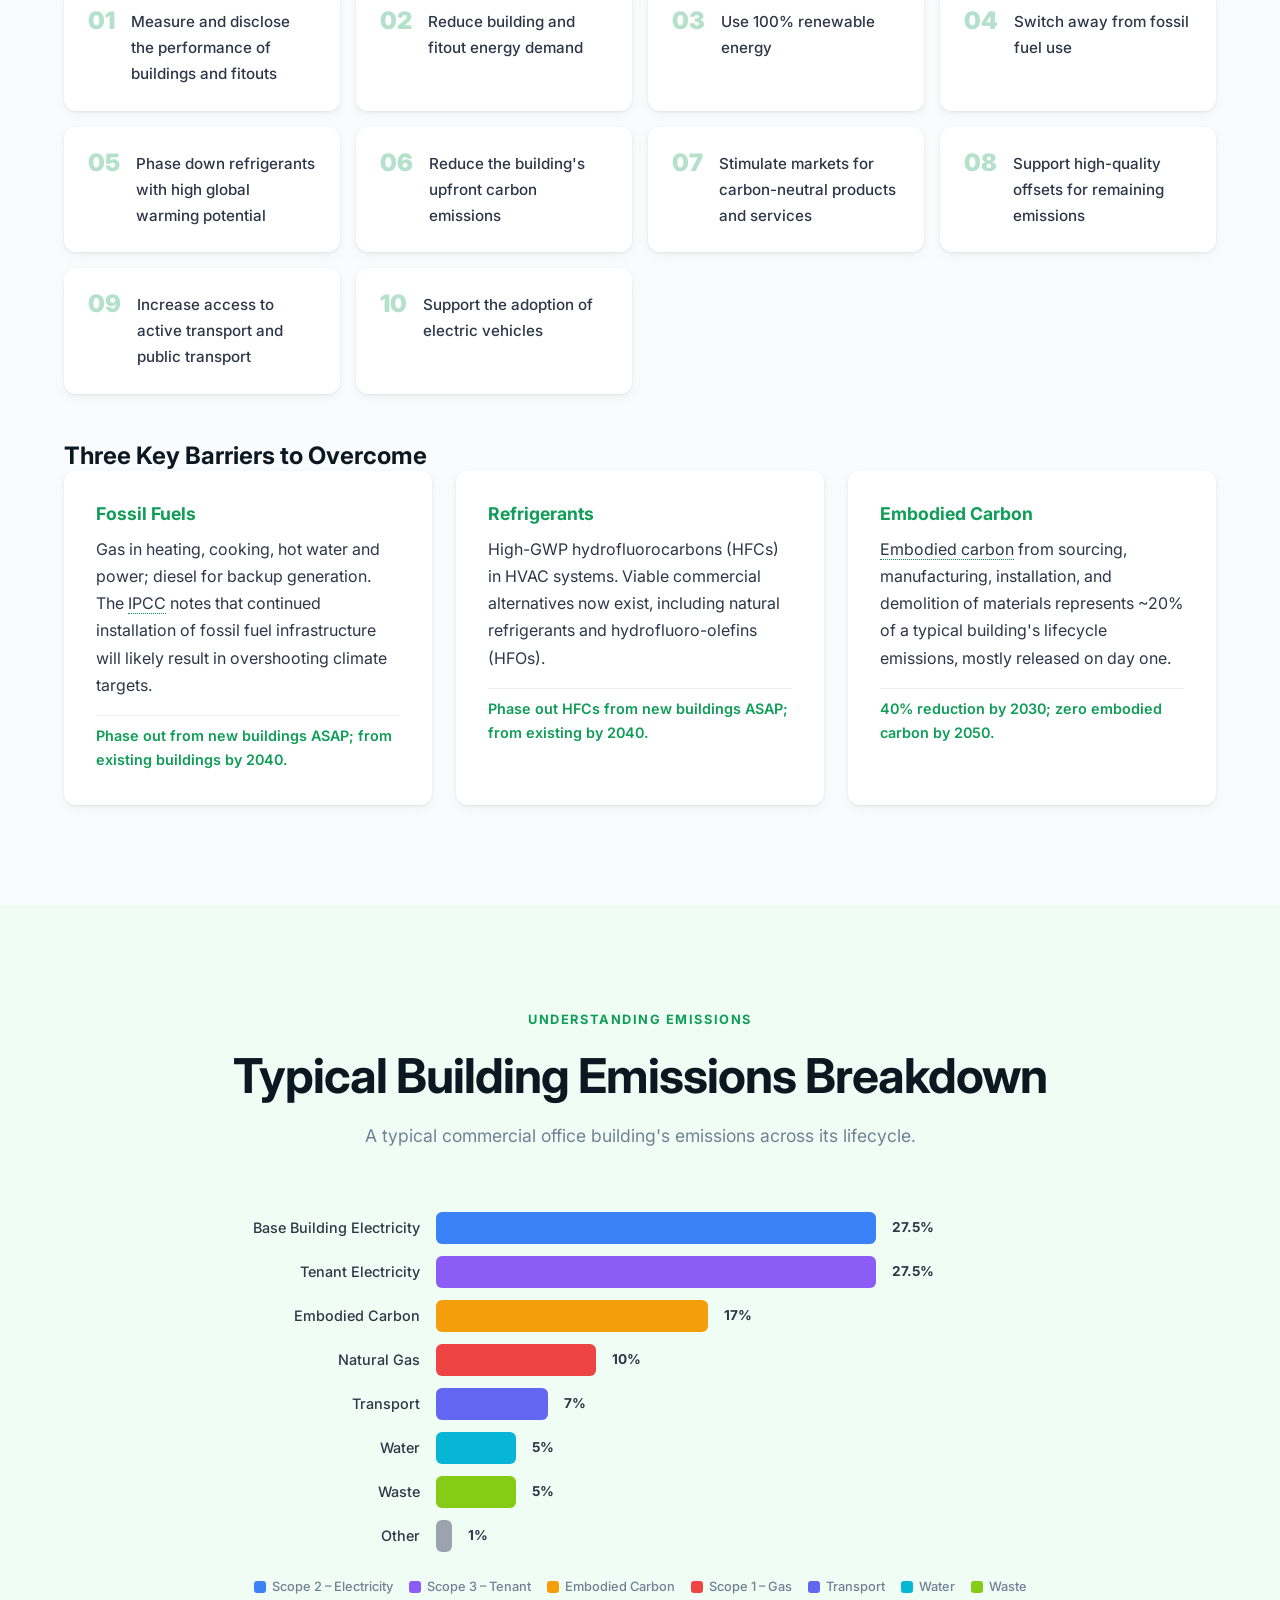
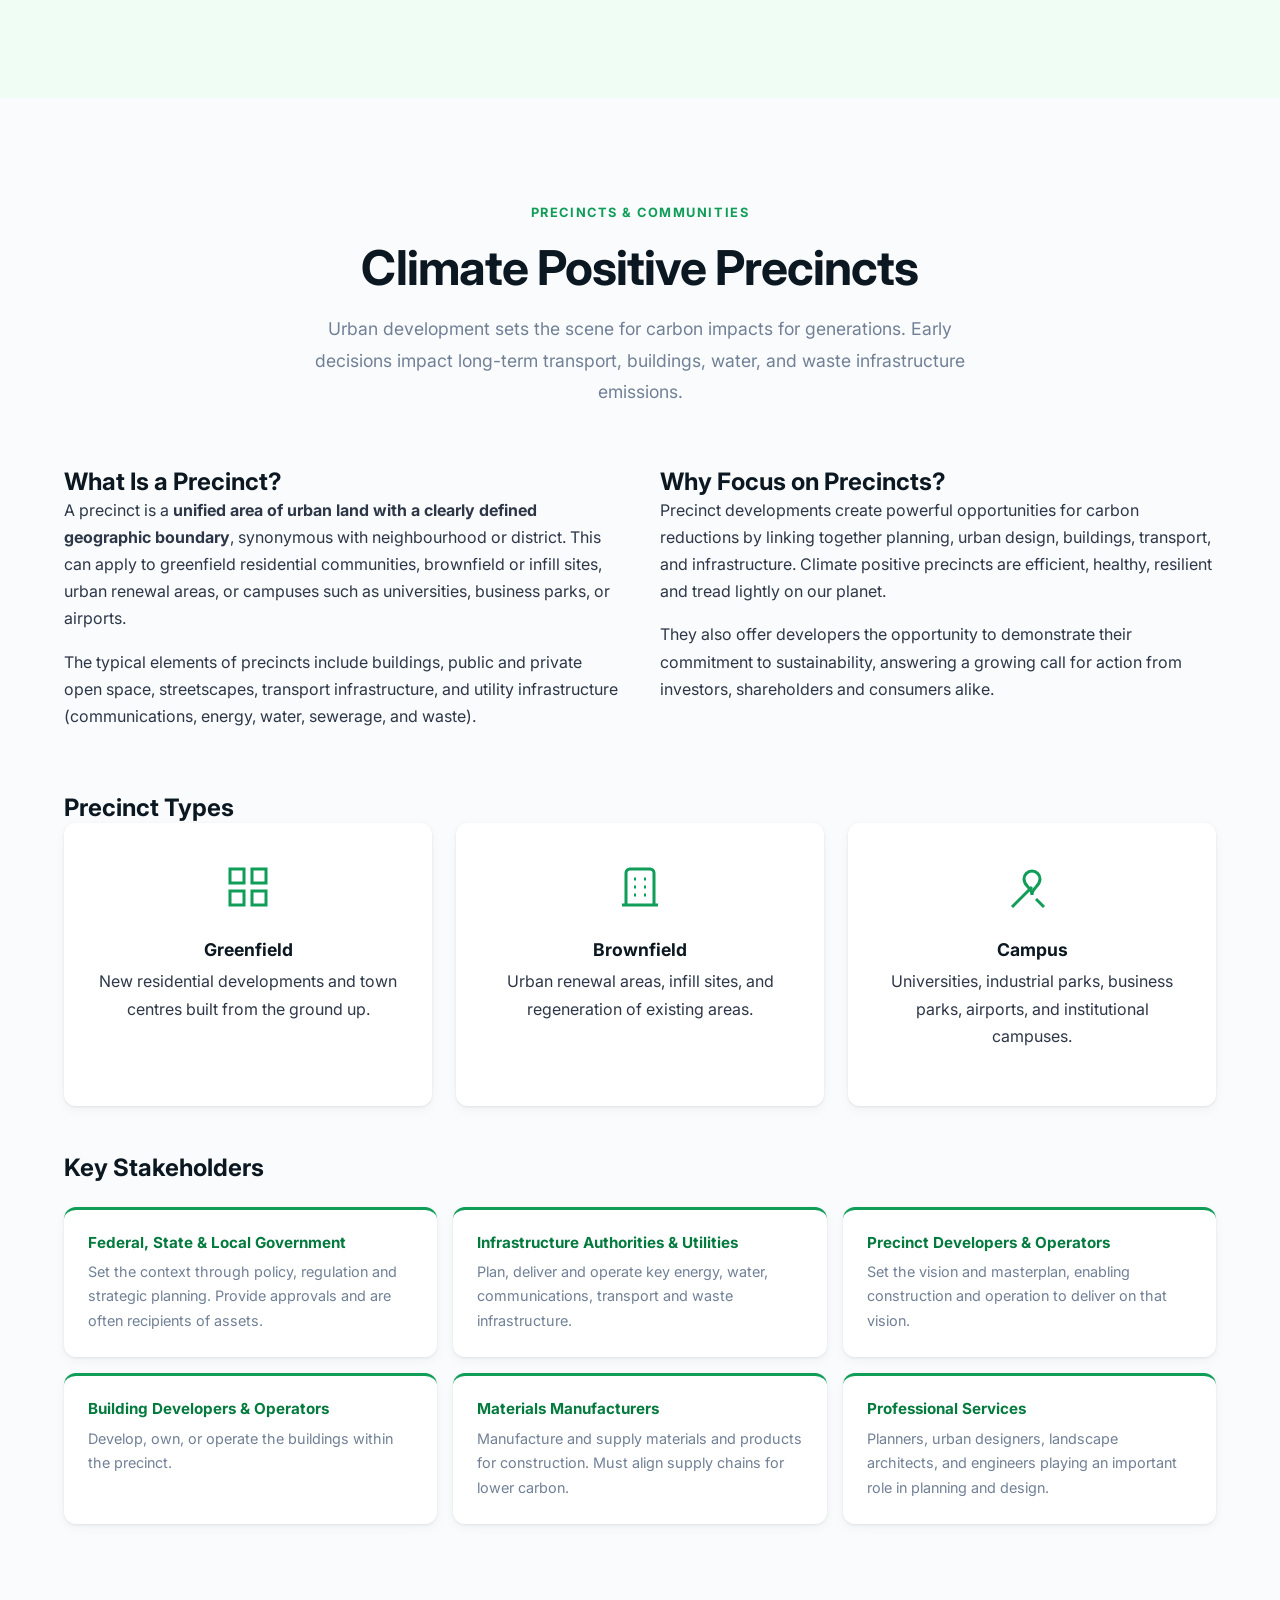
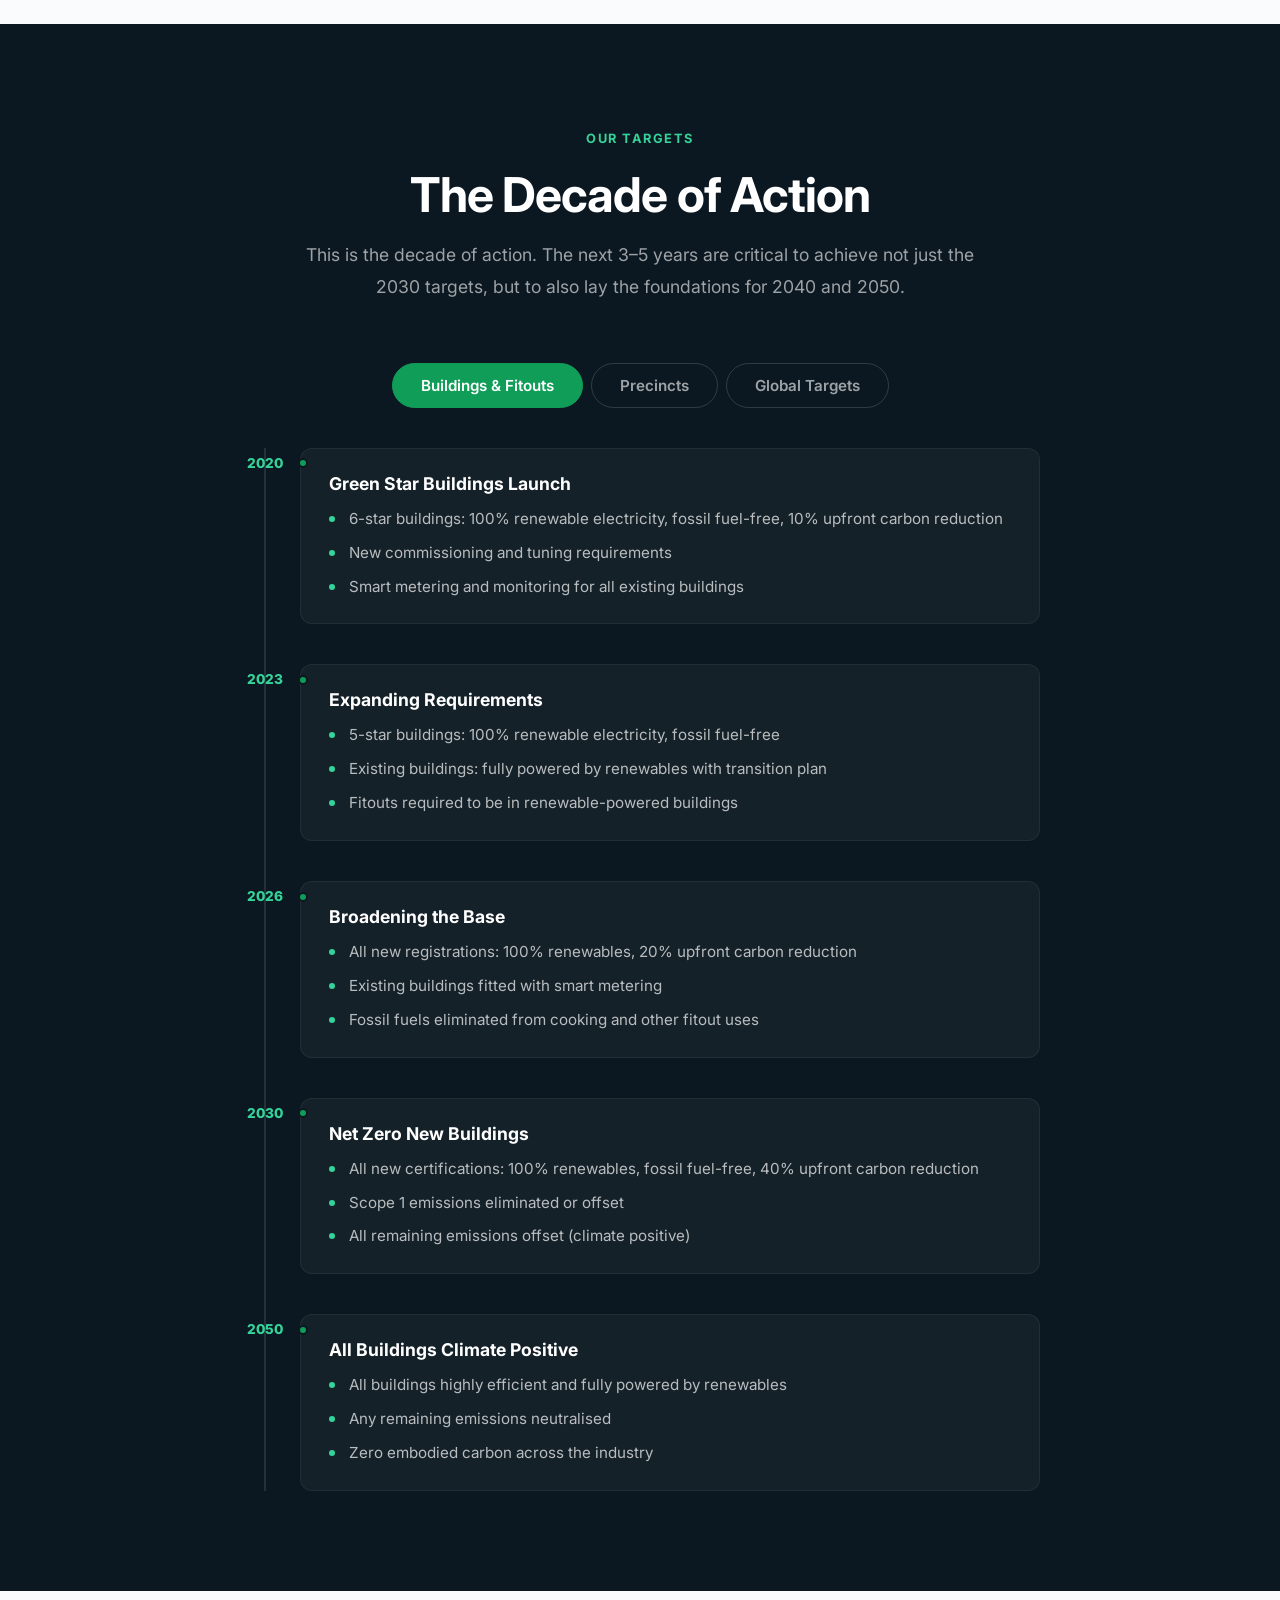
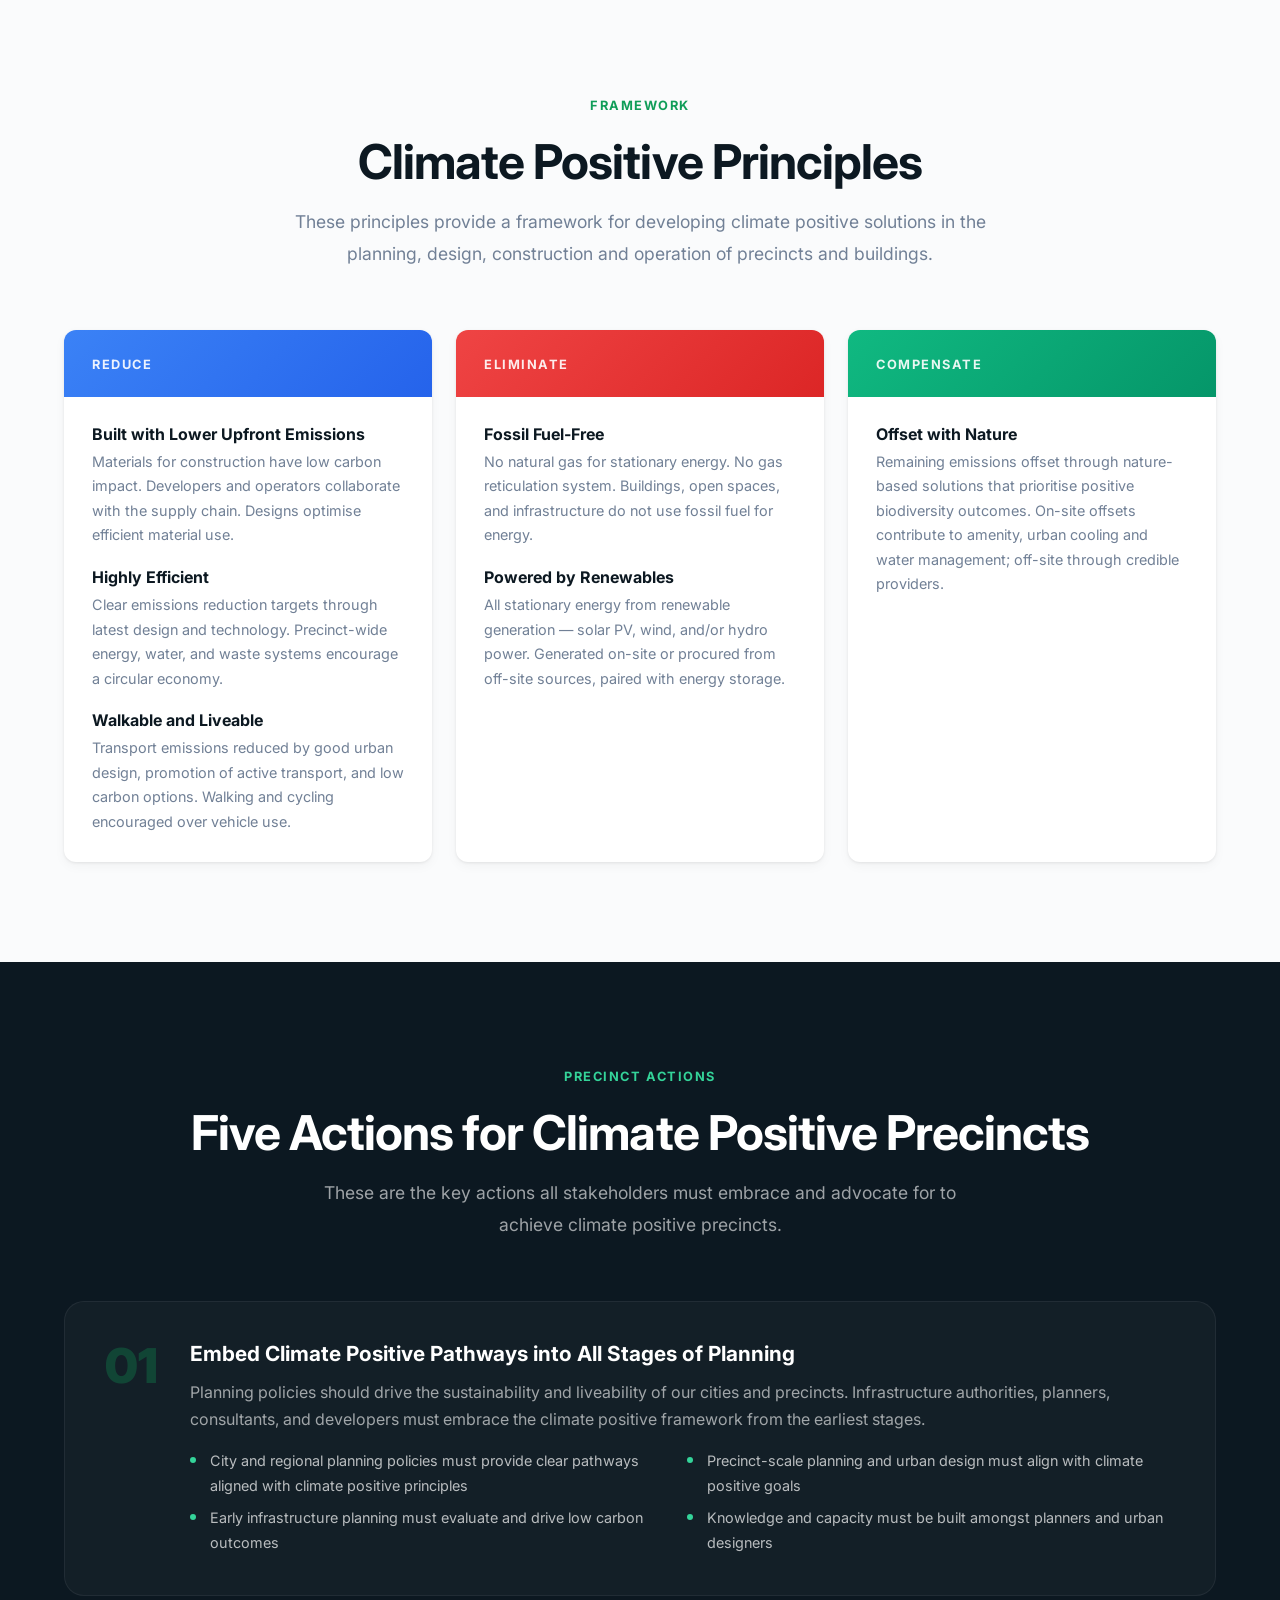
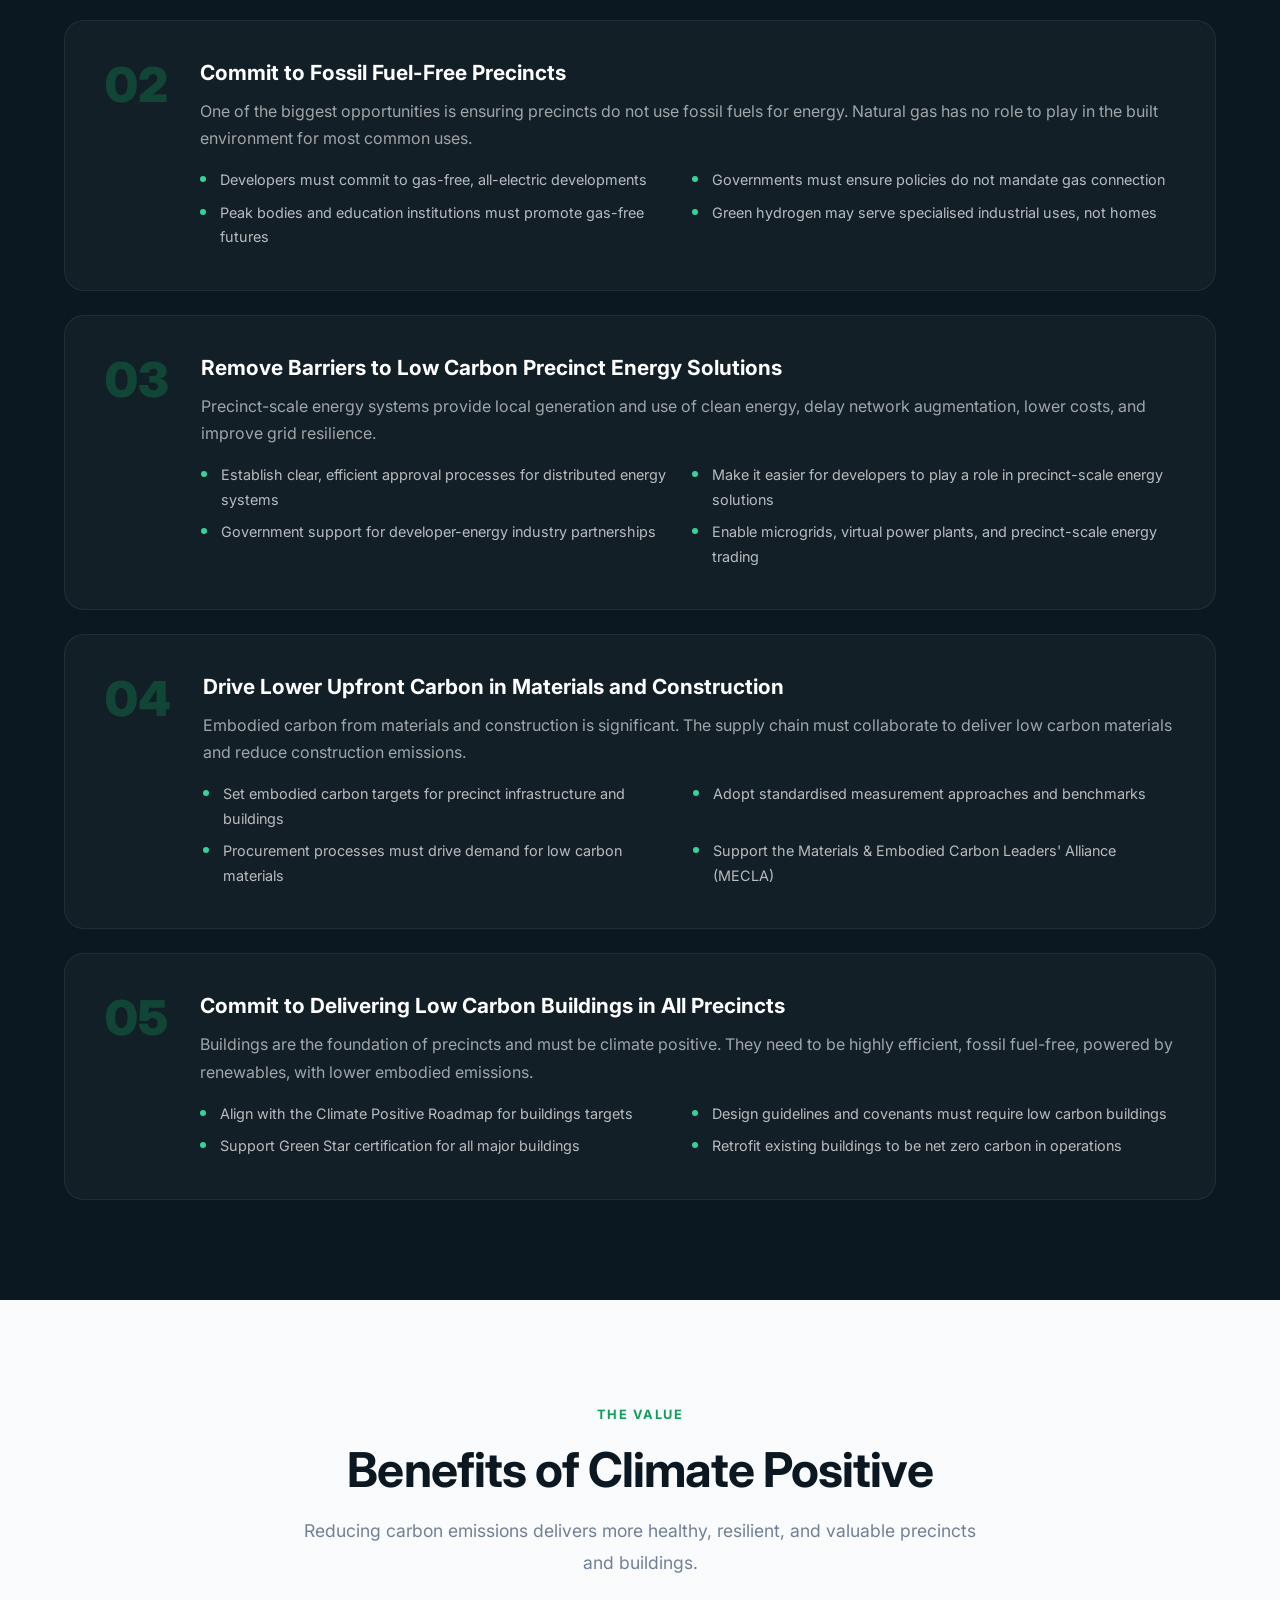
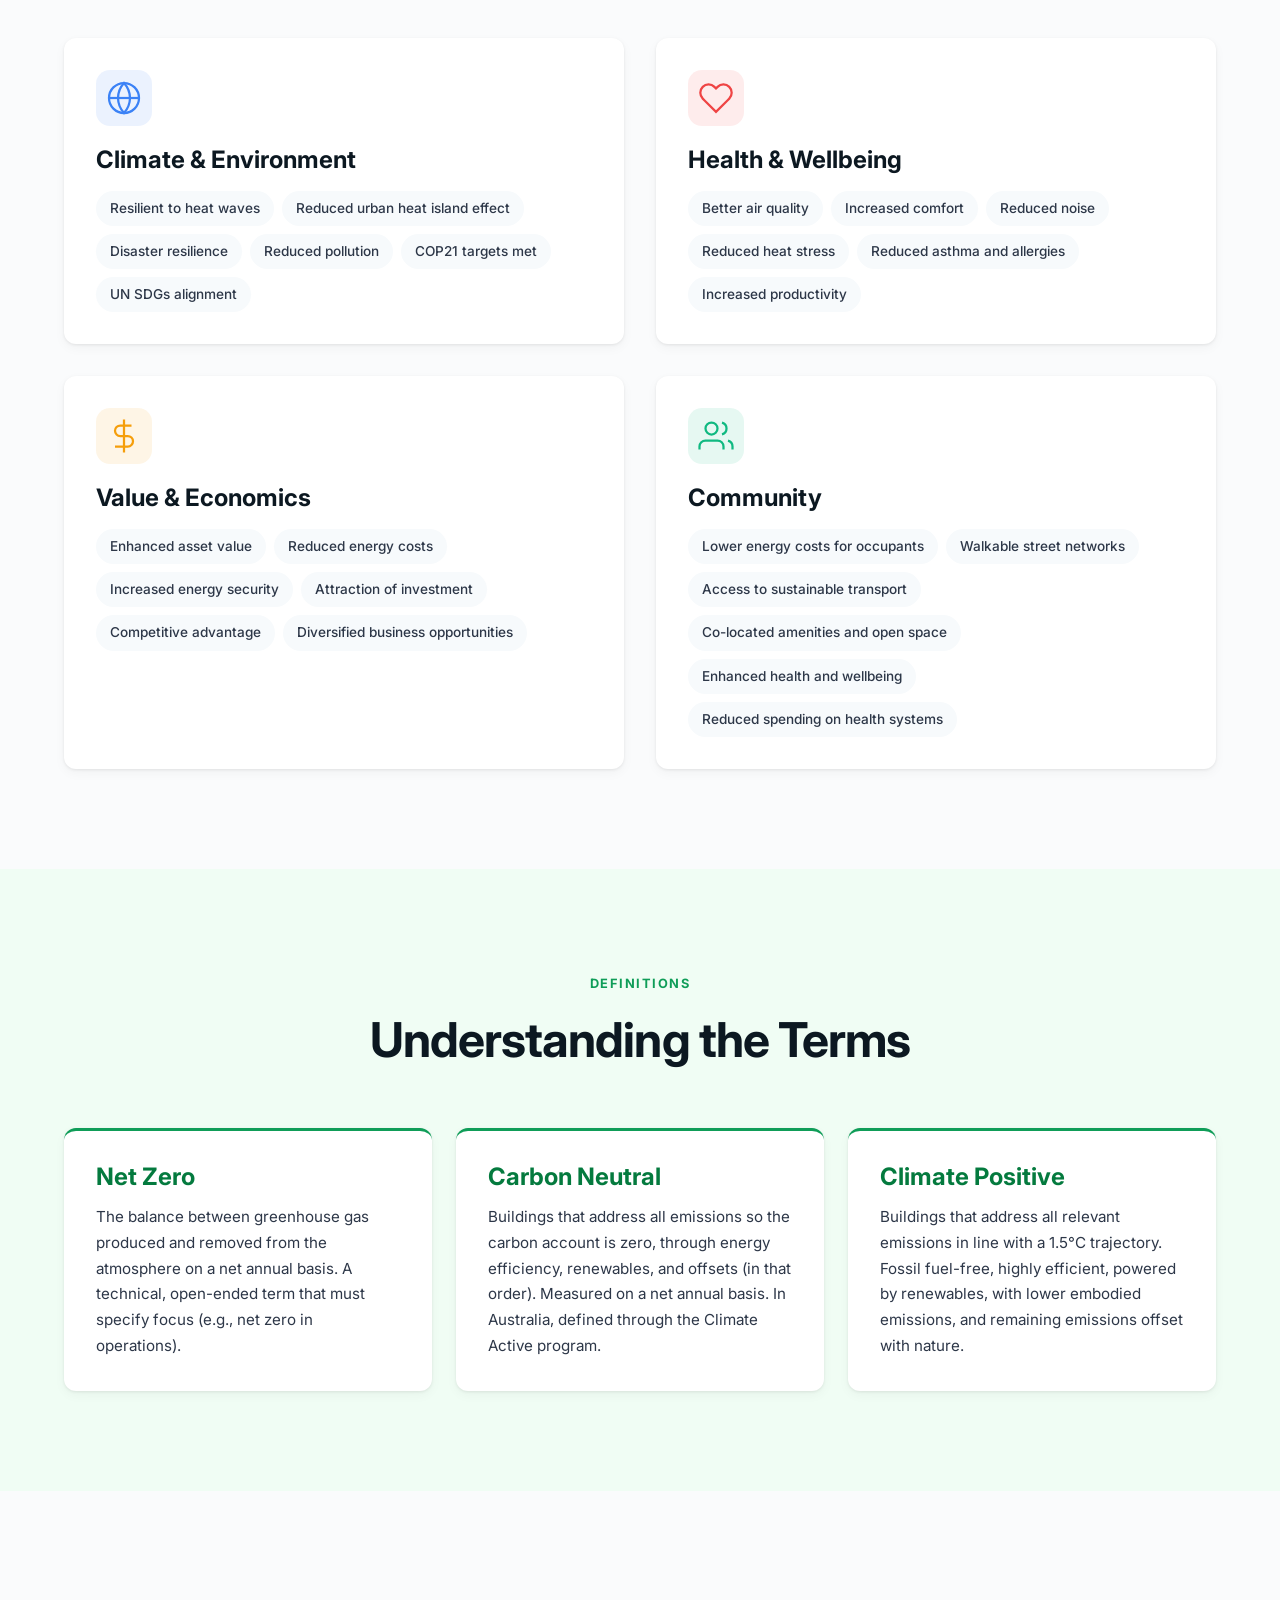
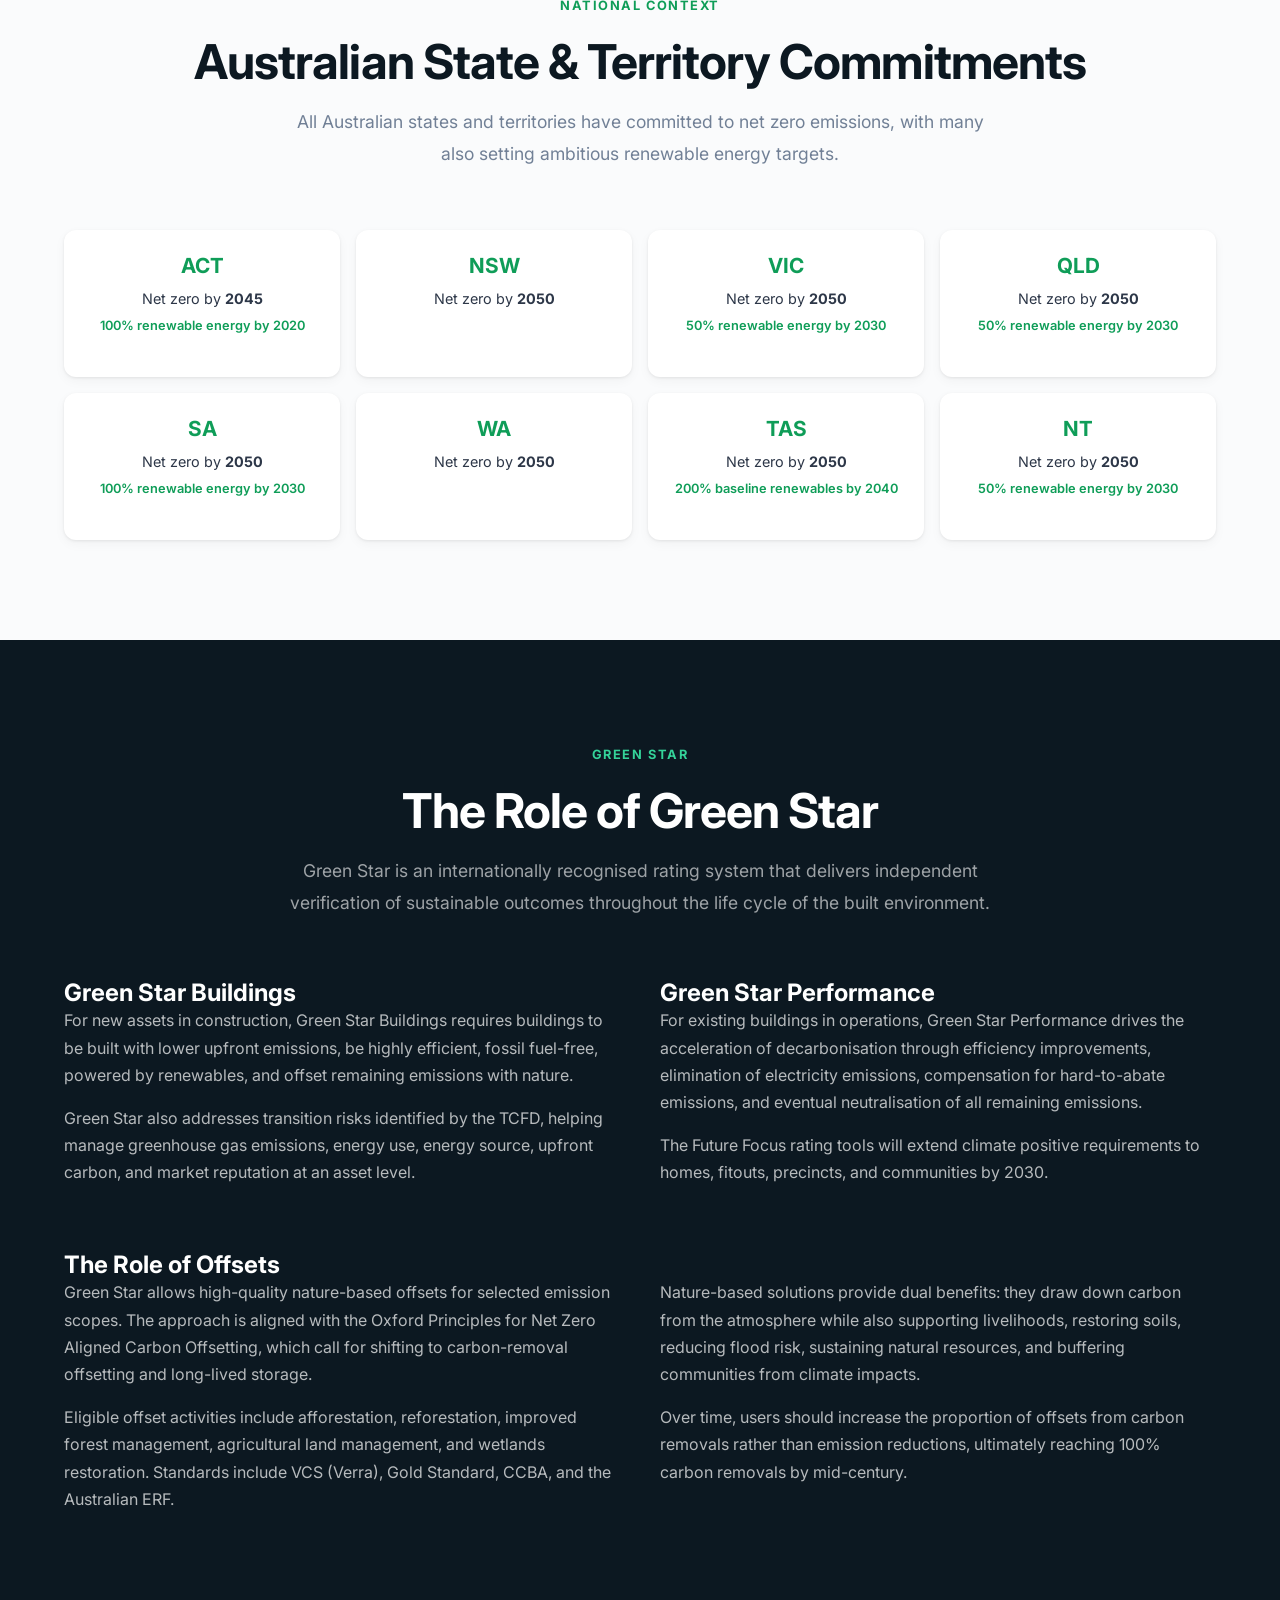
==== commit dd8eec8e: "Add interactive features: animated counters, scroll progress, dark mode, tooltips, accordions - Anim" ====
--- a/index.html
+++ b/index.html
@@ -74,8 +74,8 @@
       </div>
       <div class="grid-2">
         <div class="content-block">
-          <p class="lead">In 2018, the GBCA released 'A Carbon Positive Roadmap for the built environment'. This landmark document outlined how to decarbonise the built environment, using Green Star to set targets and guidance for the industry.</p>
-          <p>Since then, industry has adopted these targets, shifting the conversation from <em>should</em> the built environment be net zero to <em>how</em> we achieve this goal. The Climate Positive Roadmap series now spans three key publications covering buildings, net zero ambitions, and precincts.</p>
+          <p class="lead">In 2018, the <span data-tooltip="Green Building Council of Australia — the nation's authority on sustainable buildings and communities">GBCA</span> released 'A Carbon Positive Roadmap for the built environment'. This landmark document outlined how to decarbonise the built environment, using <span data-tooltip="An internationally recognised rating system that delivers independent verification of sustainable outcomes for buildings and communities">Green Star</span> to set targets and guidance for the industry.</p>
+          <p>Since then, industry has adopted these targets, shifting the conversation from <em>should</em> the built environment be <span data-tooltip="The balance between greenhouse gas produced and removed from the atmosphere on a net annual basis">net zero</span> to <em>how</em> we achieve this goal. The Climate Positive Roadmap series now spans three key publications covering buildings, net zero ambitions, and precincts.</p>
           <p>The roadmaps provide the direction, goals, motivation and pathways that can deliver industry change at scale. They align the industry across a common language, targets, and intent.</p>
         </div>
         <div class="content-block">
@@ -209,11 +209,11 @@
       <div class="grid-2 mt-4">
         <div class="content-block">
           <h3>The Science is Clear</h3>
-          <p>The IEA's Net Zero by 2050 roadmap identifies electrification and energy efficiency as accounting for nearly 70% of buildings-related emissions reductions through to 2050. The report defines the end state as "zero carbon ready buildings" &mdash; highly energy efficient, using fully decarbonised energy supply, and maximising efficient use of materials.</p>
+          <p>The <span data-tooltip="International Energy Agency — a Paris-based intergovernmental organisation providing analysis on global energy">IEA</span>'s Net Zero by 2050 roadmap identifies electrification and energy efficiency as accounting for nearly 70% of buildings-related emissions reductions through to 2050. The report defines the end state as "zero carbon ready buildings" &mdash; highly energy efficient, using fully decarbonised energy supply, and maximising efficient use of materials.</p>
         </div>
         <div class="content-block">
           <h3>The Financial Case</h3>
-          <p>The Task Force for Climate-related Financial Disclosure (TCFD) recognises transition risks for organisations that fail to decarbonise. Large investors are seeking assets aligned with the Paris Agreement. Demonstrating commitment to keeping warming below 1.5&deg;C is becoming a competitive advantage.</p>
+          <p>The <span data-tooltip="Task Force on Climate-related Financial Disclosures — a framework for companies to disclose climate risks and opportunities">TCFD</span> recognises transition risks for organisations that fail to decarbonise. Large investors are seeking assets aligned with the Paris Agreement. Demonstrating commitment to keeping warming below 1.5&deg;C is becoming a competitive advantage.</p>
         </div>
       </div>
     </div>
@@ -310,7 +310,7 @@
       <div class="grid-3">
         <div class="card">
           <h4 class="card-title-accent">Fossil Fuels</h4>
-          <p>Gas in heating, cooking, hot water and power; diesel for backup generation. The IPCC notes that continued installation of fossil fuel infrastructure will likely result in overshooting climate targets.</p>
+          <p>Gas in heating, cooking, hot water and power; diesel for backup generation. The <span data-tooltip="Intergovernmental Panel on Climate Change — the UN body for assessing the science related to climate change">IPCC</span> notes that continued installation of fossil fuel infrastructure will likely result in overshooting climate targets.</p>
           <p class="card-action-text">Phase out from new buildings ASAP; from existing buildings by 2040.</p>
         </div>
         <div class="card">
@@ -320,7 +320,7 @@
         </div>
         <div class="card">
           <h4 class="card-title-accent">Embodied Carbon</h4>
-          <p>Emissions from sourcing, manufacturing, installation, and demolition of materials represent ~20% of a typical building's lifecycle emissions, mostly released on day one.</p>
+          <p><span data-tooltip="Carbon emissions from materials manufacturing, transport, construction, and end-of-life — as opposed to operational emissions from energy use">Embodied carbon</span> from sourcing, manufacturing, installation, and demolition of materials represents ~20% of a typical building's lifecycle emissions, mostly released on day one.</p>
           <p class="card-action-text">40% reduction by 2030; zero embodied carbon by 2050.</p>
         </div>
       </div>
--- a/styles.css
+++ b/styles.css
@@ -1221,6 +1221,305 @@
 .footer-bottom a { color: var(--color-primary-light); }
 
 /* =============================================
+   Scroll Progress Bar
+   ============================================= */
+.scroll-progress {
+  position: fixed;
+  top: 0;
+  left: 0;
+  right: 0;
+  height: 3px;
+  z-index: 1100;
+  background: transparent;
+}
+
+.scroll-progress-fill {
+  height: 100%;
+  width: 0%;
+  background: linear-gradient(90deg, var(--color-primary), var(--color-primary-light));
+  transition: width 0.05s linear;
+  border-radius: 0 2px 2px 0;
+}
+
+/* =============================================
+   Back-to-Top Button
+   ============================================= */
+.back-to-top {
+  position: fixed;
+  bottom: 32px;
+  right: 32px;
+  width: 48px;
+  height: 48px;
+  border-radius: 50%;
+  background: var(--color-primary);
+  color: #fff;
+  border: none;
+  cursor: pointer;
+  display: flex;
+  align-items: center;
+  justify-content: center;
+  opacity: 0;
+  transform: translateY(20px);
+  transition: opacity 0.3s ease, transform 0.3s ease, background 0.2s ease;
+  z-index: 1000;
+  box-shadow: 0 4px 16px rgba(15, 157, 88, 0.3);
+  pointer-events: none;
+}
+
+.back-to-top.visible {
+  opacity: 1;
+  transform: translateY(0);
+  pointer-events: auto;
+}
+
+.back-to-top:hover {
+  background: var(--color-primary-dark);
+  transform: translateY(-3px);
+  box-shadow: 0 6px 20px rgba(15, 157, 88, 0.4);
+}
+
+/* =============================================
+   Theme Toggle (Dark/Light Mode)
+   ============================================= */
+.theme-toggle {
+  position: fixed;
+  bottom: 32px;
+  right: 92px;
+  width: 48px;
+  height: 48px;
+  border-radius: 50%;
+  background: var(--color-dark-surface);
+  color: #fff;
+  border: 1px solid rgba(255,255,255,0.1);
+  cursor: pointer;
+  display: flex;
+  align-items: center;
+  justify-content: center;
+  z-index: 1000;
+  box-shadow: 0 4px 16px rgba(0,0,0,0.2);
+  transition: background 0.3s ease, transform 0.2s ease;
+}
+
+.theme-toggle:hover {
+  transform: translateY(-3px);
+  background: var(--color-dark-surface-2);
+}
+
+.theme-toggle .icon-moon { display: block; }
+.theme-toggle .icon-sun { display: none; }
+
+body.light-mode .theme-toggle {
+  background: #fff;
+  color: var(--color-dark);
+  border-color: #e5e7eb;
+  box-shadow: 0 4px 16px rgba(0,0,0,0.08);
+}
+
+body.light-mode .theme-toggle .icon-moon { display: none; }
+body.light-mode .theme-toggle .icon-sun { display: block; }
+
+/* --- Light Mode Overrides --- */
+body.light-mode {
+  --color-bg: #ffffff;
+  --color-surface: #f8fafc;
+}
+
+body.light-mode .hero-bg,
+body.light-mode .page-hero-bg {
+  opacity: 0.85;
+}
+
+body.light-mode .section-dark {
+  background: #1e293b;
+}
+
+body.light-mode .nav.scrolled {
+  background: rgba(255,255,255,0.96);
+  box-shadow: 0 1px 16px rgba(0,0,0,0.08);
+}
+
+body.light-mode .footer {
+  background: #1e293b;
+}
+
+body.light-mode .card {
+  background: #fff;
+  border: 1px solid #f0f0f0;
+}
+
+body.light-mode .stat-row-light .stat-box {
+  background: #fff;
+}
+
+/* =============================================
+   Accordion (Myth Cards)
+   ============================================= */
+.accordion .accordion-content {
+  max-height: 0;
+  overflow: hidden;
+  transition: max-height 0.4s cubic-bezier(0.4, 0, 0.2, 1), padding 0.3s ease;
+}
+
+.accordion .accordion-content p {
+  padding-top: 12px;
+  margin-bottom: 0;
+}
+
+.accordion.accordion-open .accordion-content {
+  max-height: 300px;
+}
+
+.accordion h3 {
+  display: flex;
+  align-items: center;
+  justify-content: space-between;
+  gap: 12px;
+  user-select: none;
+  transition: color 0.2s ease;
+}
+
+.accordion h3:hover {
+  color: var(--color-primary-light);
+}
+
+.accordion-toggle {
+  flex-shrink: 0;
+  transition: transform 0.3s ease;
+  display: flex;
+  align-items: center;
+  opacity: 0.5;
+}
+
+.accordion-open .accordion-toggle {
+  transform: rotate(180deg);
+  opacity: 1;
+}
+
+/* =============================================
+   Tooltip Definitions
+   ============================================= */
+.has-tooltip {
+  position: relative;
+  border-bottom: 1px dotted var(--color-primary);
+  cursor: help;
+}
+
+.tooltip-popup {
+  position: absolute;
+  bottom: calc(100% + 8px);
+  left: 50%;
+  transform: translateX(-50%) translateY(4px);
+  background: var(--color-dark);
+  color: #fff;
+  font-size: 0.82rem;
+  font-weight: 400;
+  line-height: 1.5;
+  padding: 10px 14px;
+  border-radius: var(--radius-sm);
+  white-space: normal;
+  width: max-content;
+  max-width: 280px;
+  z-index: 500;
+  opacity: 0;
+  pointer-events: none;
+  transition: opacity 0.2s ease, transform 0.2s ease;
+  box-shadow: 0 4px 12px rgba(0,0,0,0.2);
+}
+
+.tooltip-popup::after {
+  content: '';
+  position: absolute;
+  top: 100%;
+  left: 50%;
+  transform: translateX(-50%);
+  border: 6px solid transparent;
+  border-top-color: var(--color-dark);
+}
+
+.has-tooltip:hover .tooltip-popup {
+  opacity: 1;
+  transform: translateX(-50%) translateY(0);
+  pointer-events: auto;
+}
+
+/* =============================================
+   Interactive Emissions Chart
+   ============================================= */
+.emission-bar-fill {
+  position: relative;
+  cursor: pointer;
+  transition: width 1s ease-out, filter 0.2s ease, transform 0.2s ease;
+}
+
+.emission-bar-fill.bar-hover {
+  filter: brightness(1.2);
+  transform: scaleY(1.15);
+}
+
+.chart-tooltip {
+  position: absolute;
+  top: -36px;
+  left: 50%;
+  transform: translateX(-50%);
+  background: var(--color-dark);
+  color: #fff;
+  font-size: 0.78rem;
+  font-weight: 600;
+  padding: 6px 12px;
+  border-radius: 6px;
+  white-space: nowrap;
+  opacity: 0;
+  pointer-events: none;
+  transition: opacity 0.2s ease;
+  z-index: 10;
+}
+
+.chart-tooltip::after {
+  content: '';
+  position: absolute;
+  top: 100%;
+  left: 50%;
+  transform: translateX(-50%);
+  border: 5px solid transparent;
+  border-top-color: var(--color-dark);
+}
+
+.chart-tooltip.visible {
+  opacity: 1;
+}
+
+/* =============================================
+   Stat Box Pop Animation
+   ============================================= */
+.stat-box {
+  transition: var(--transition), transform 0.5s cubic-bezier(0.34, 1.56, 0.64, 1);
+}
+
+.stat-box.stat-pop {
+  animation: statPop 0.6s cubic-bezier(0.34, 1.56, 0.64, 1) forwards;
+}
+
+@keyframes statPop {
+  0% { transform: scale(0.85); opacity: 0.5; }
+  60% { transform: scale(1.04); }
+  100% { transform: scale(1); opacity: 1; }
+}
+
+/* =============================================
+   Parallax Hero
+   ============================================= */
+.hero-bg,
+.page-hero-bg {
+  will-change: transform;
+  transition: none;
+}
+
+.hero,
+.page-hero {
+  overflow: hidden;
+}
+
+/* =============================================
    Animations (scroll-triggered via JS)
    ============================================= */
 .fade-in {
@@ -1672,4 +1971,7 @@
 
 @media (max-width: 480px) {
   .stat-row { grid-template-columns: 1fr; }
-}
+  .back-to-top { bottom: 20px; right: 20px; width: 42px; height: 42px; }
+  .theme-toggle { bottom: 20px; right: 72px; width: 42px; height: 42px; }
+  .tooltip-popup { max-width: 200px; font-size: 0.78rem; }
+}
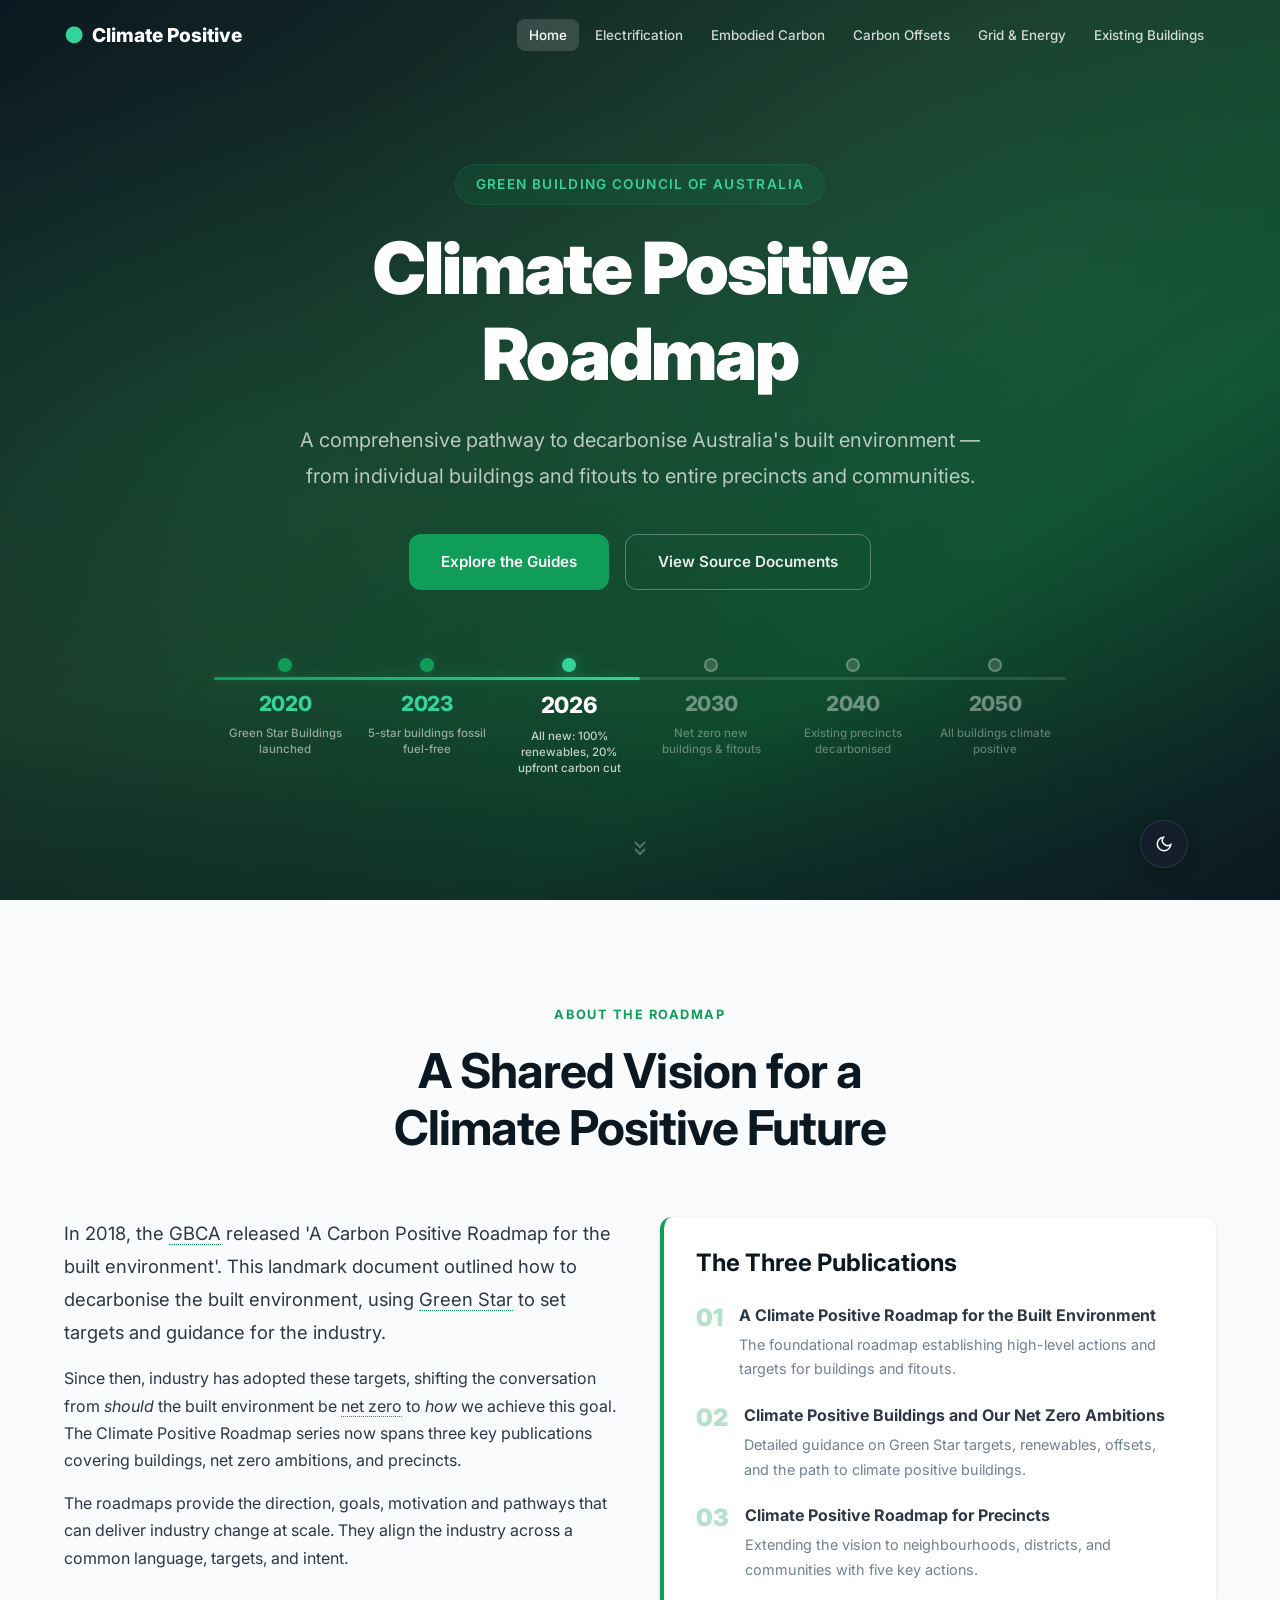
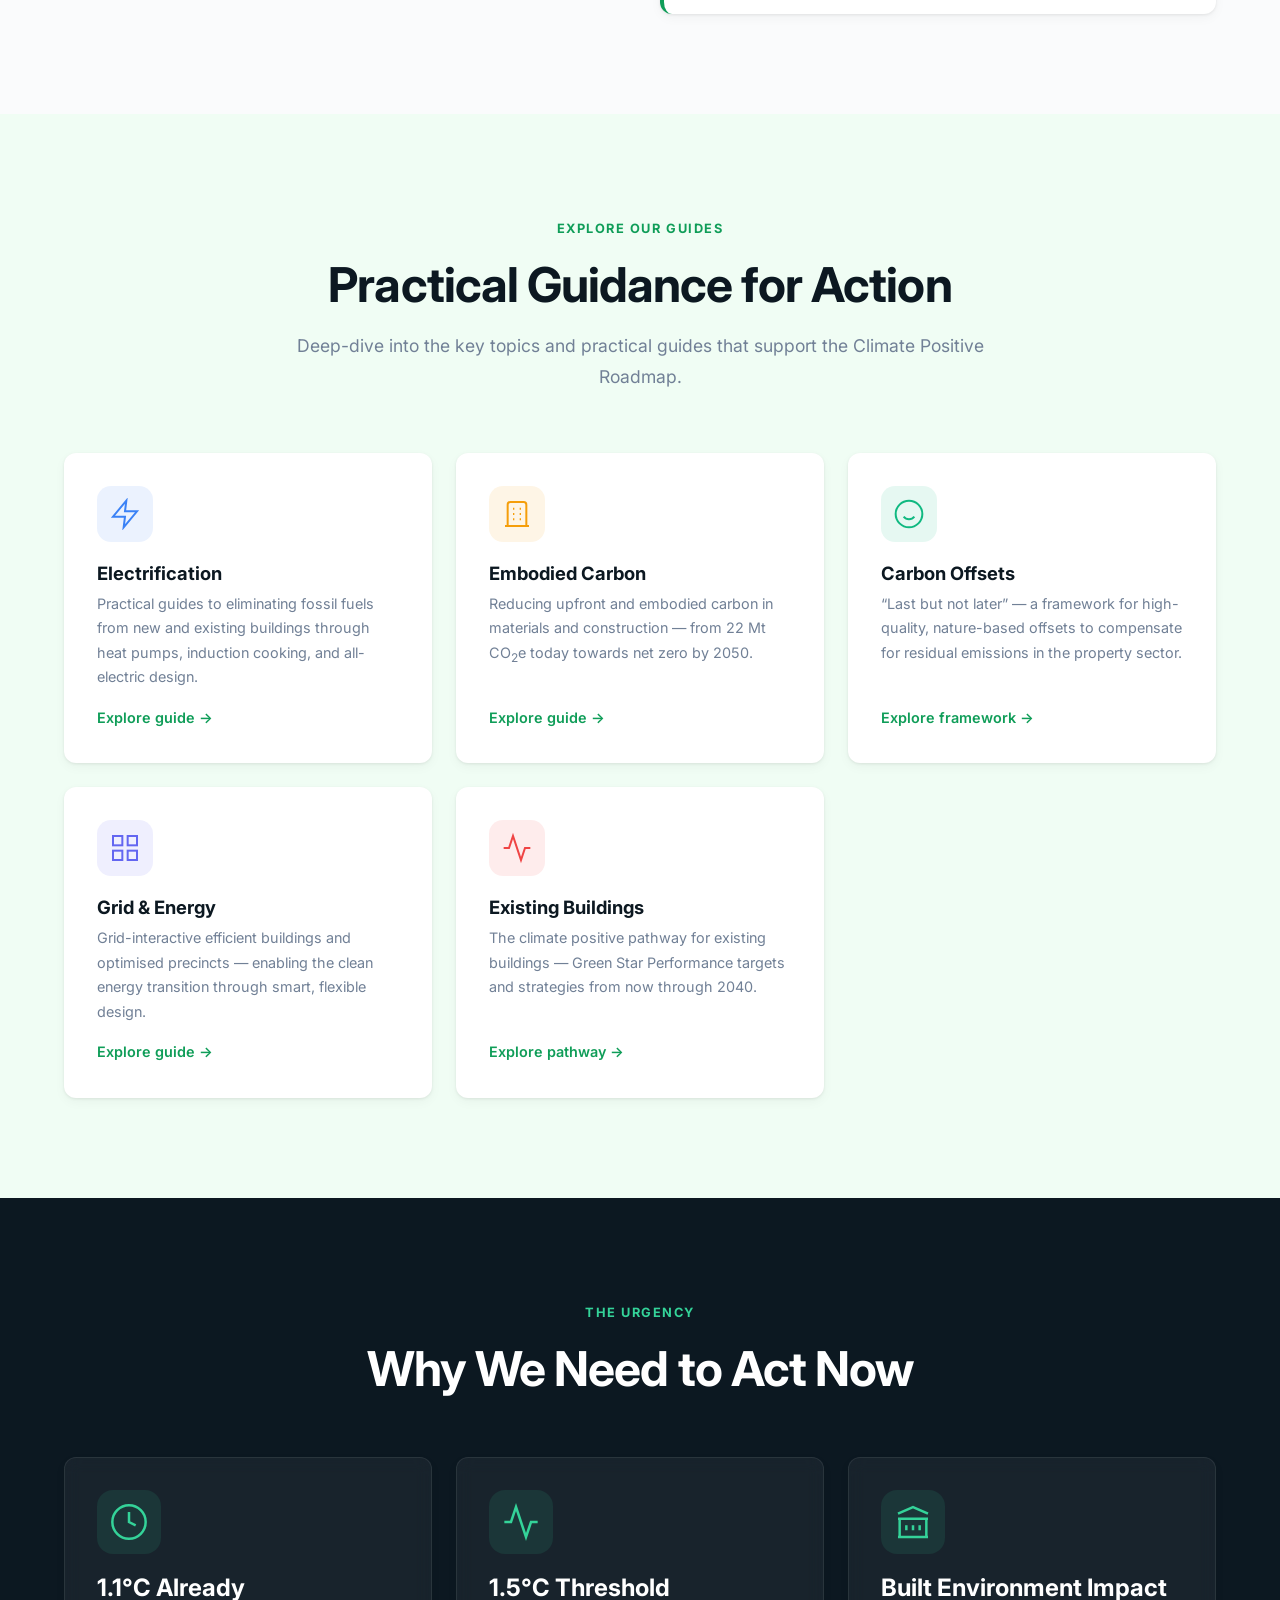
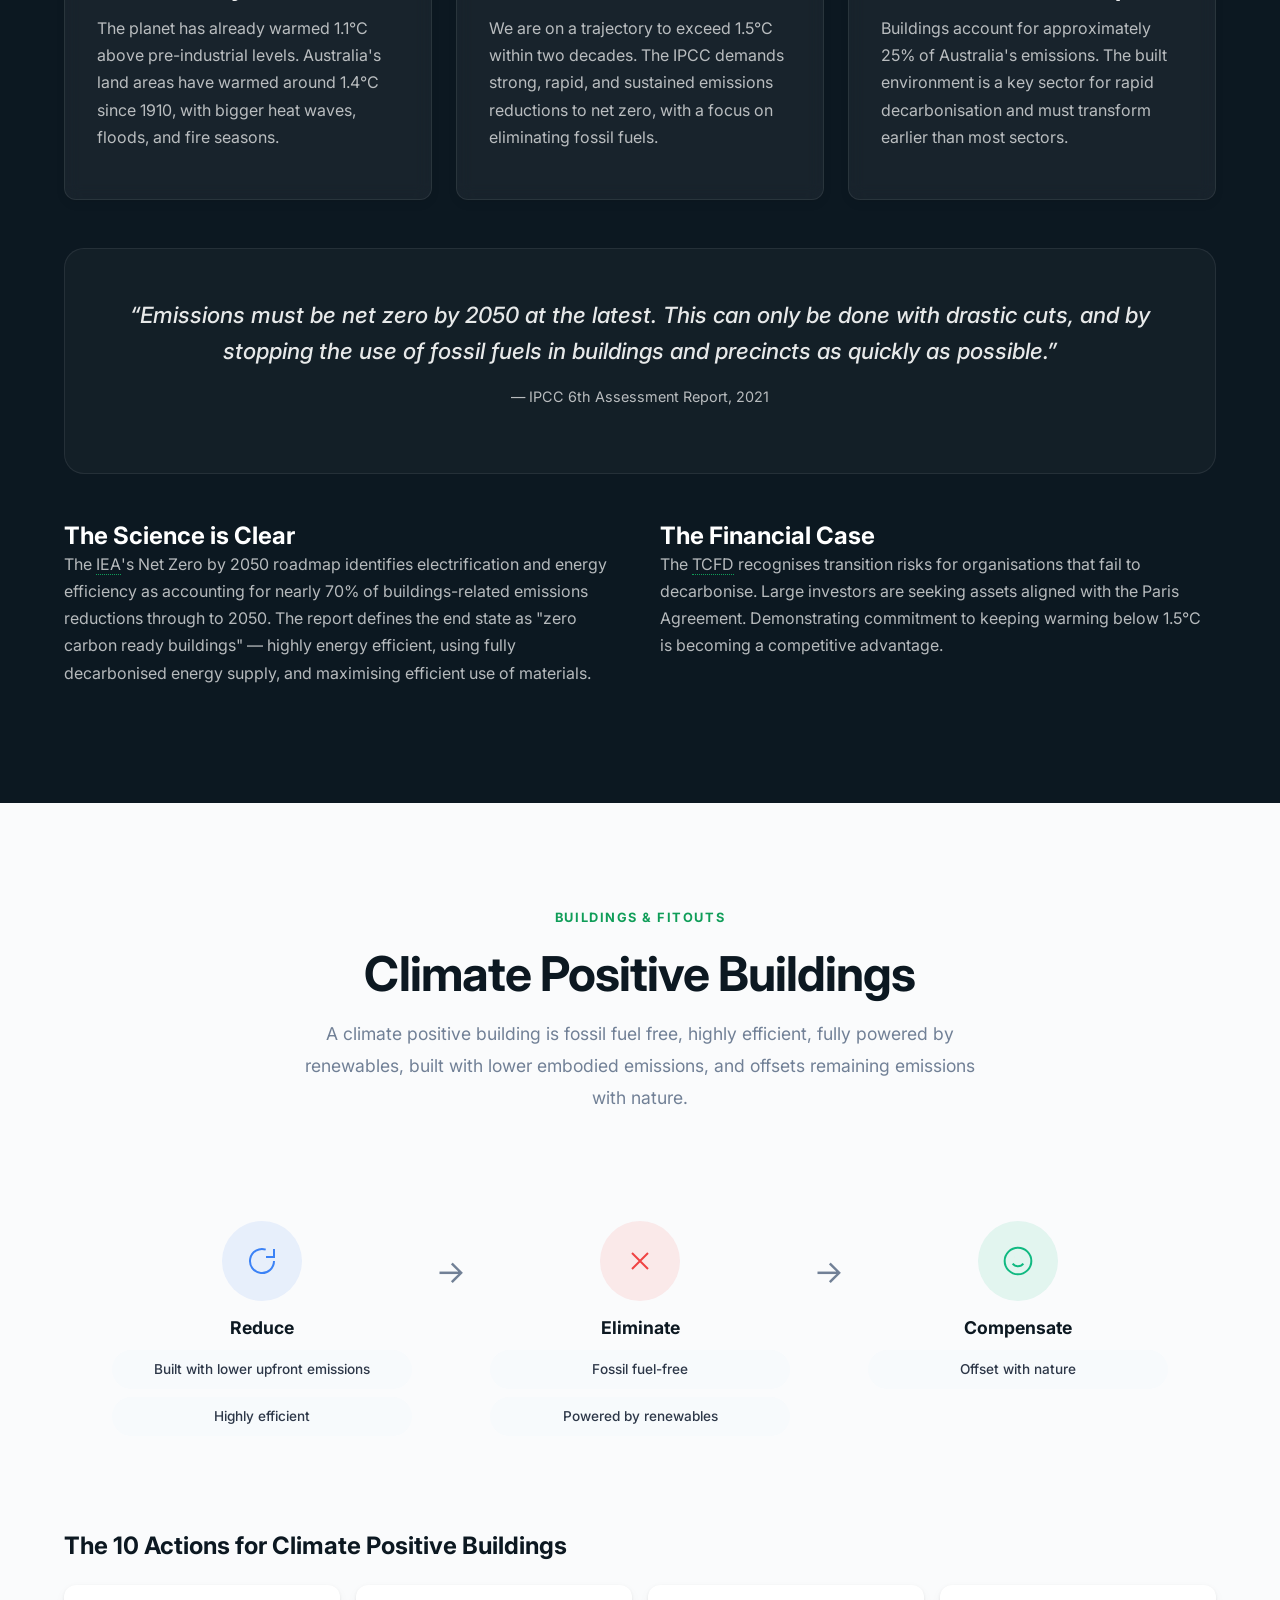
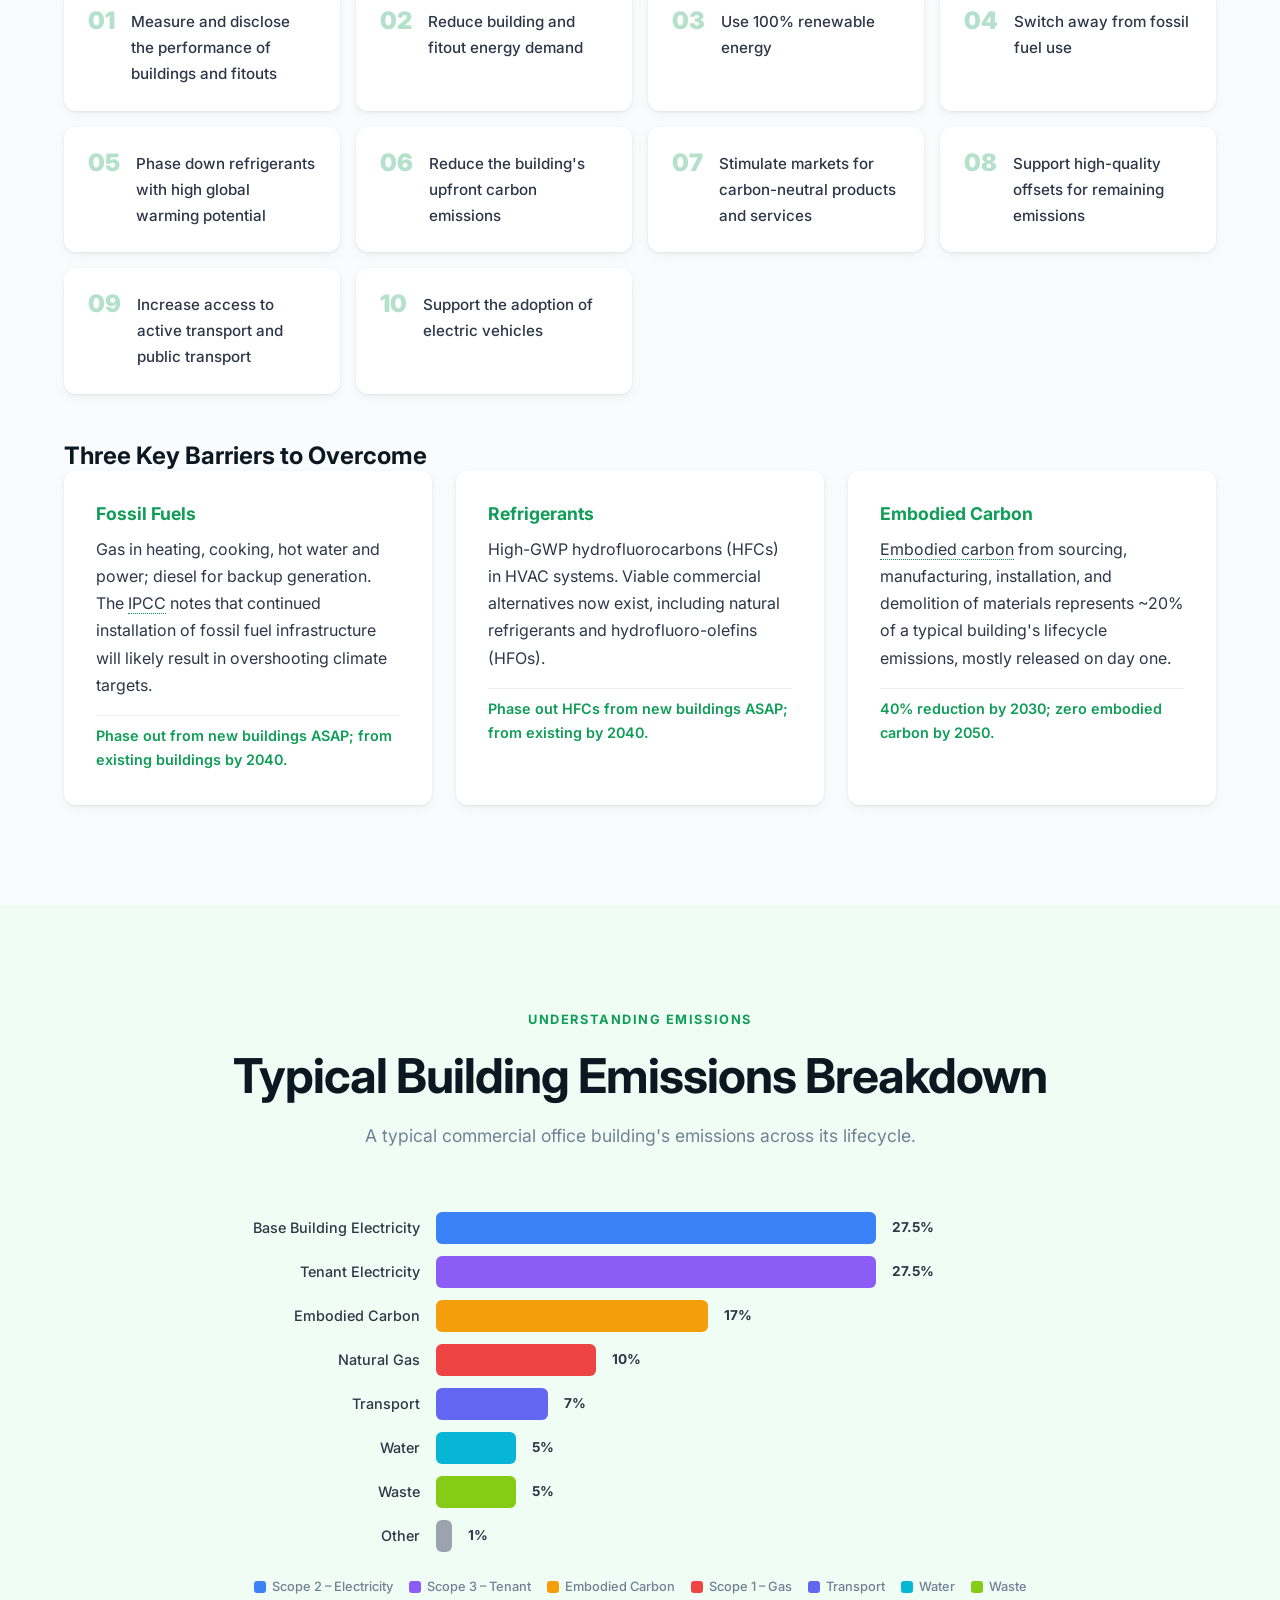
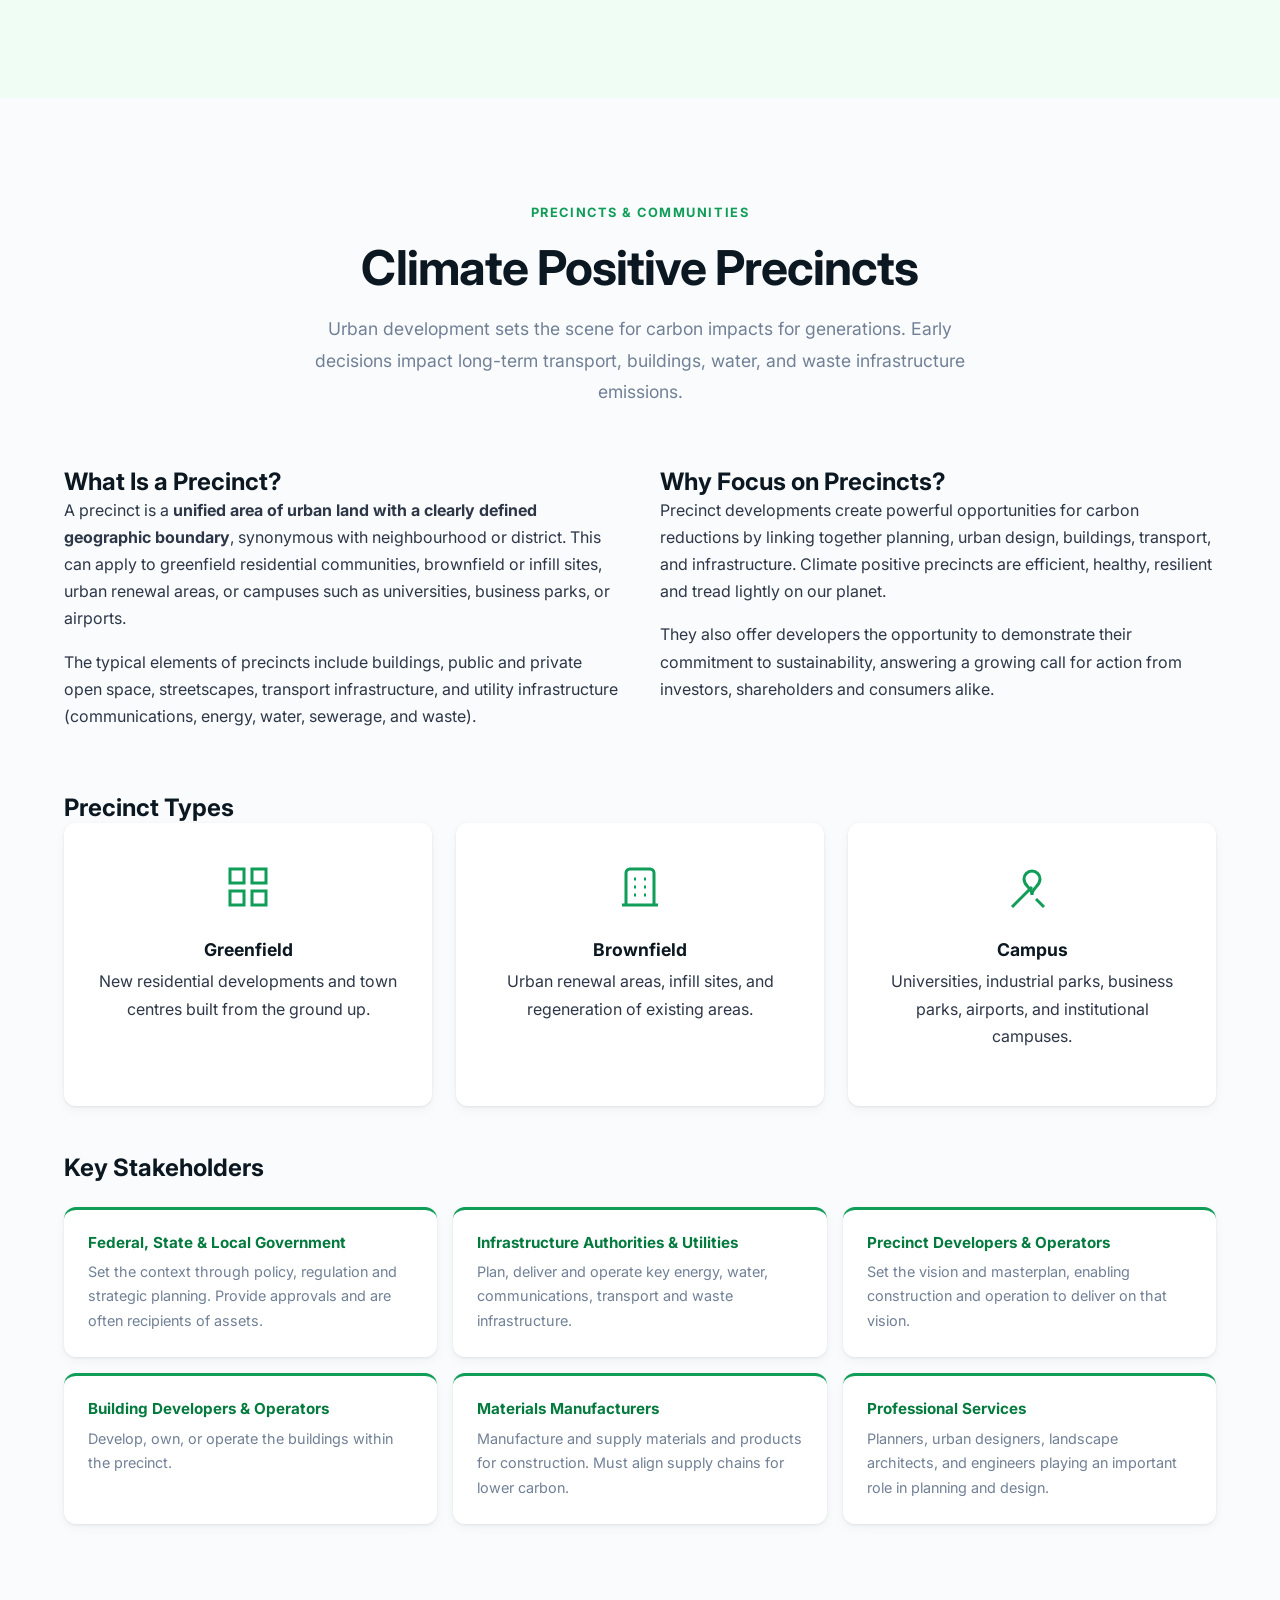
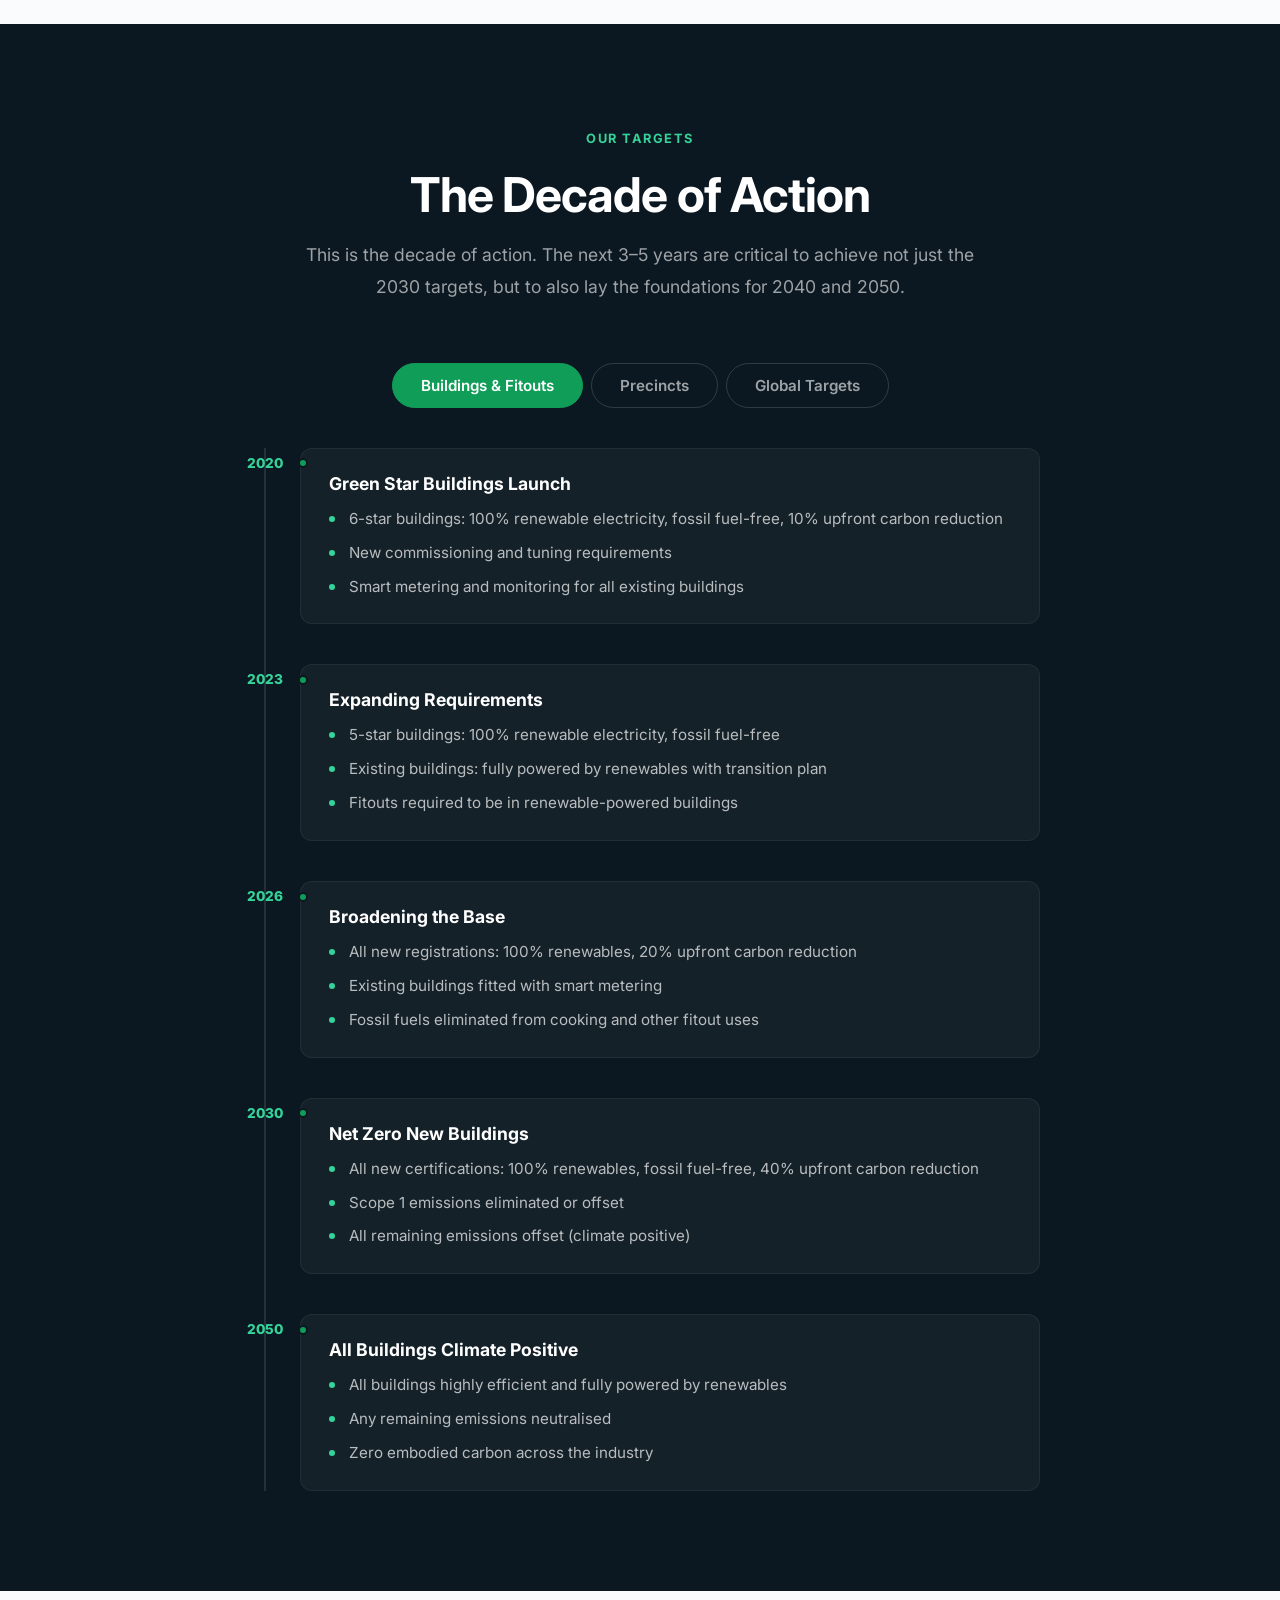
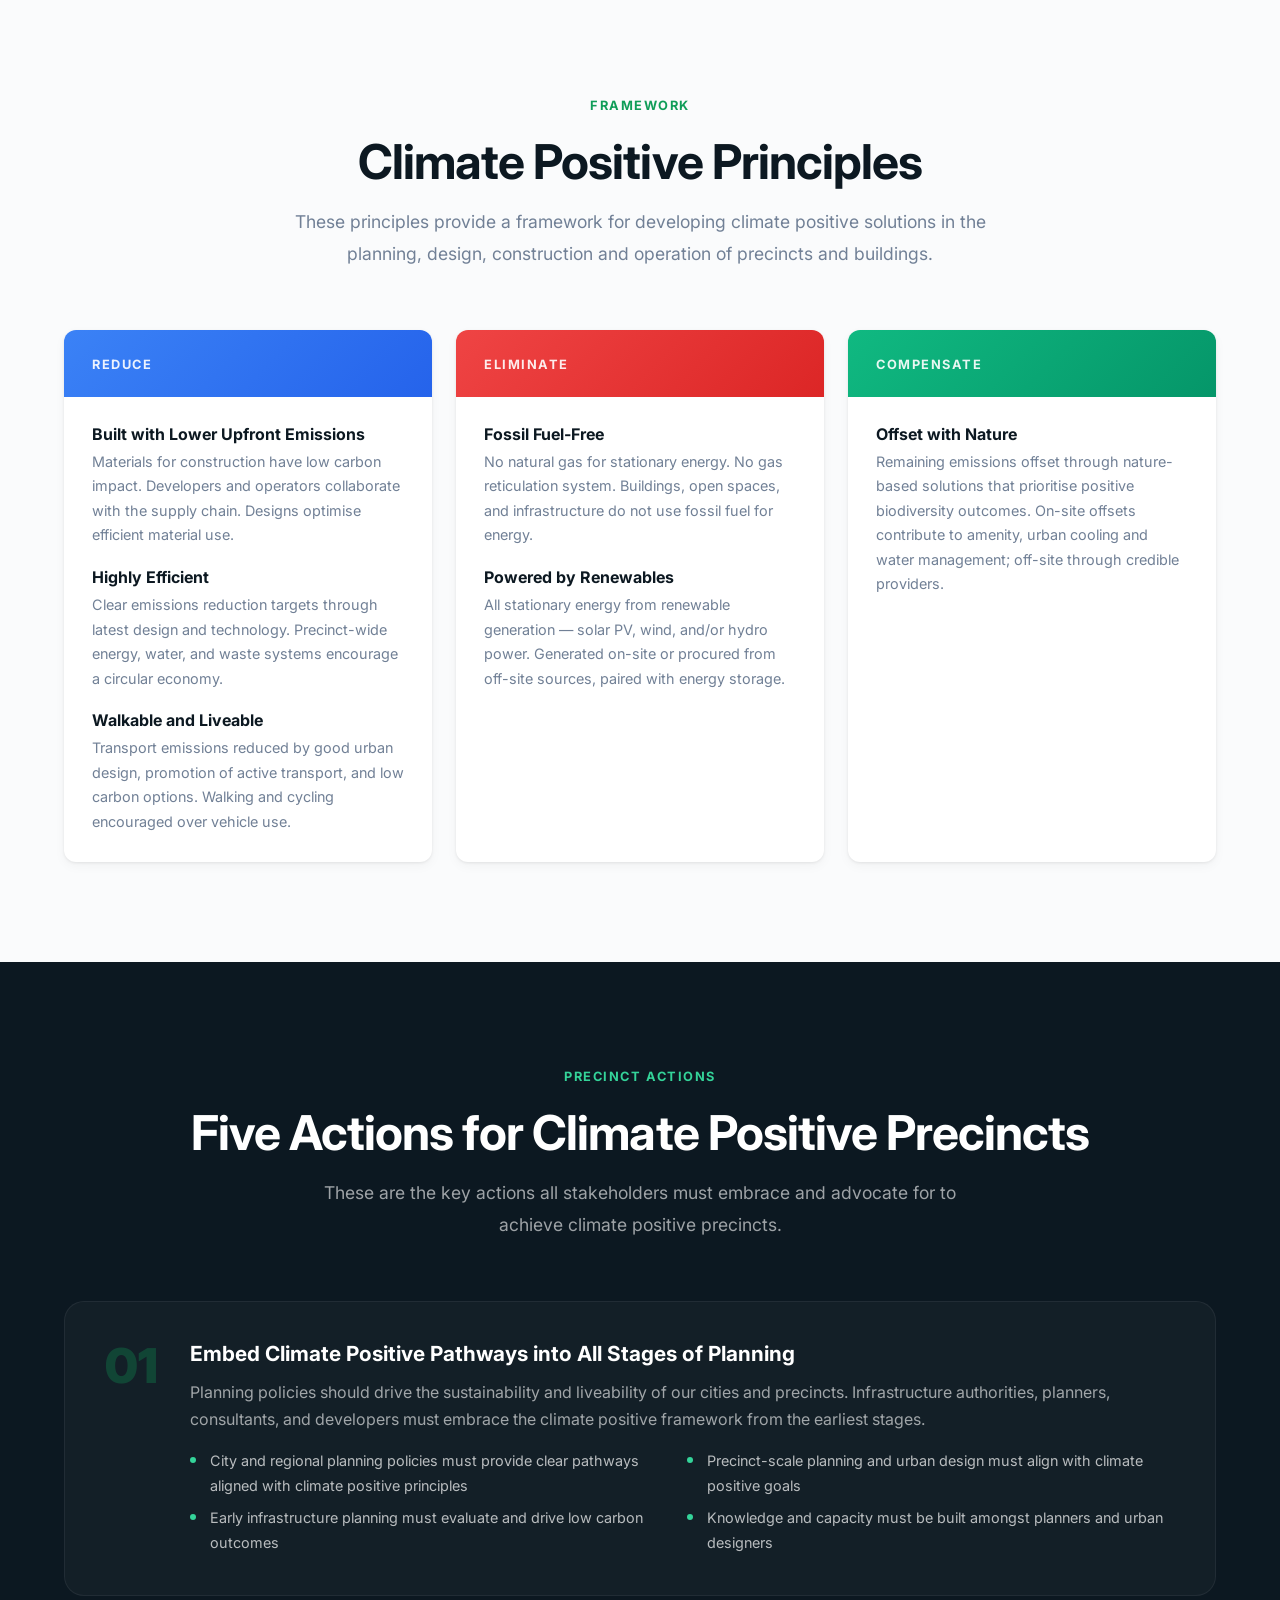
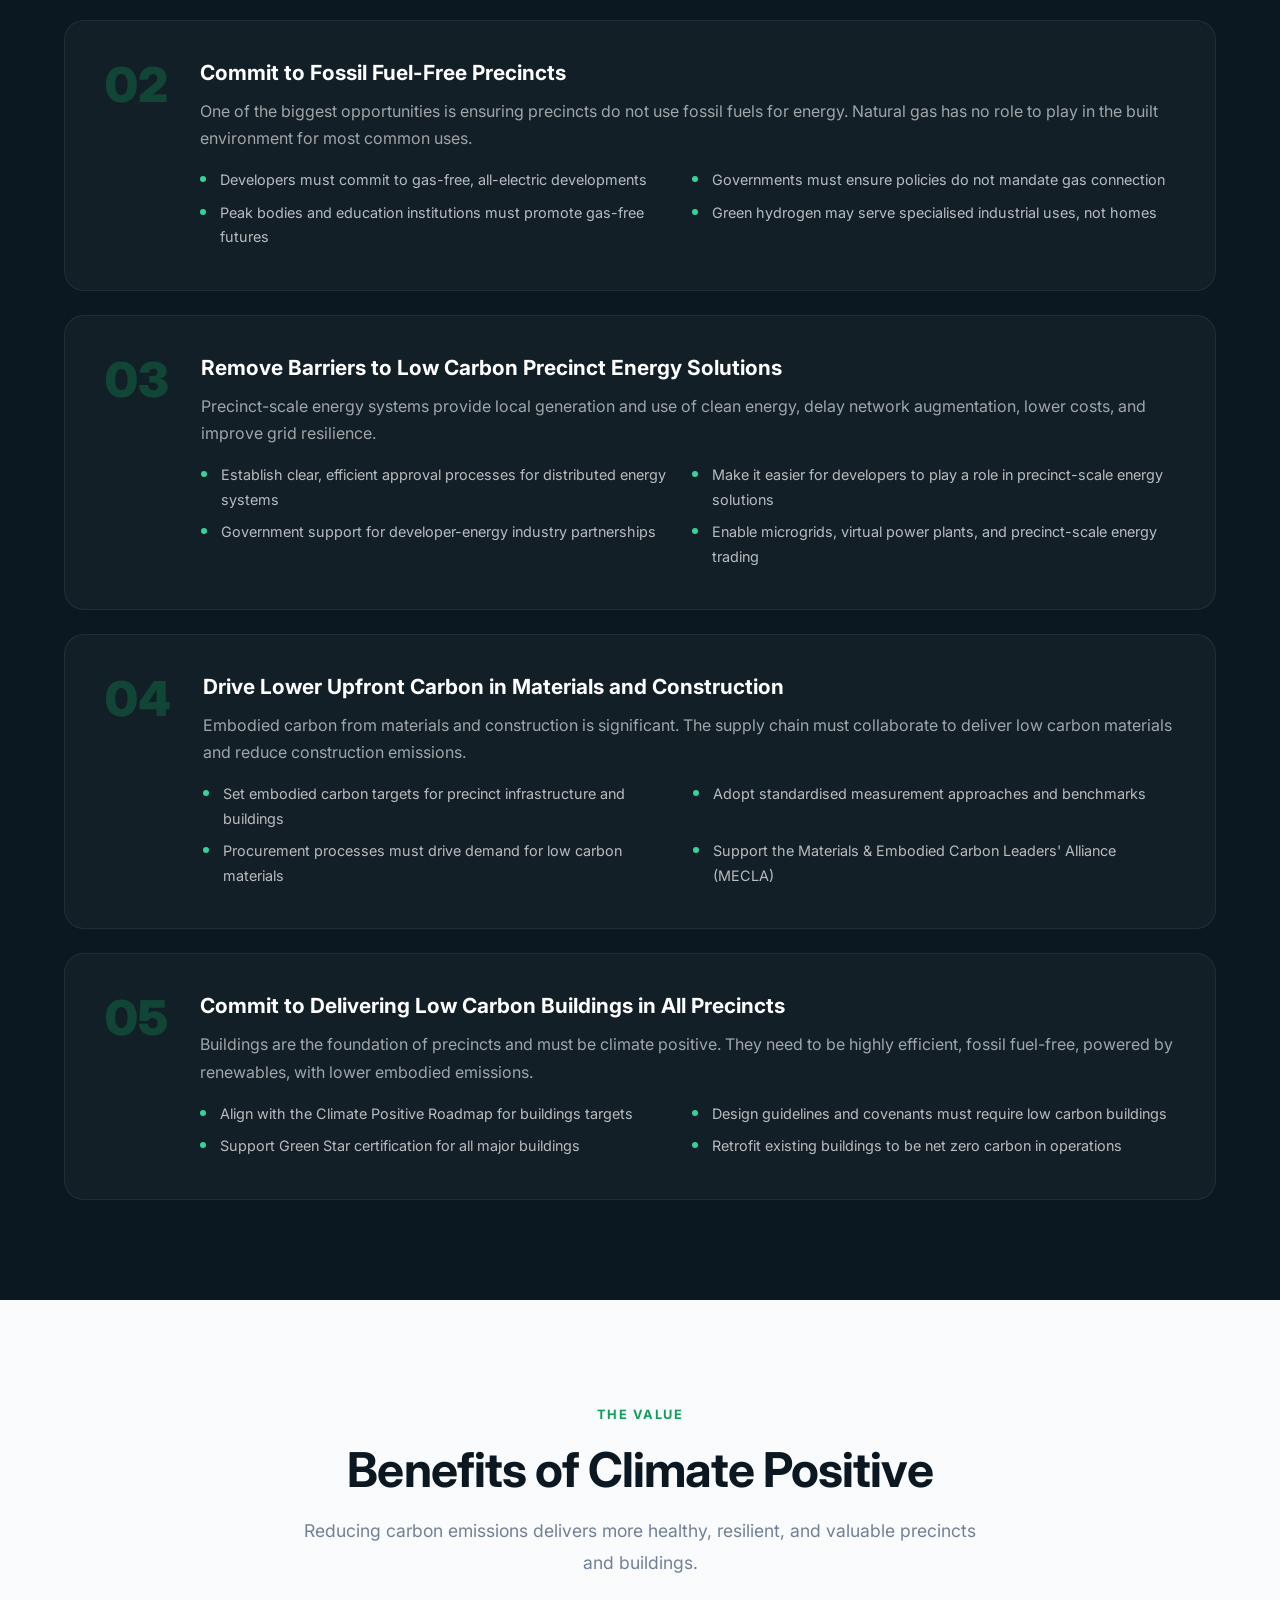
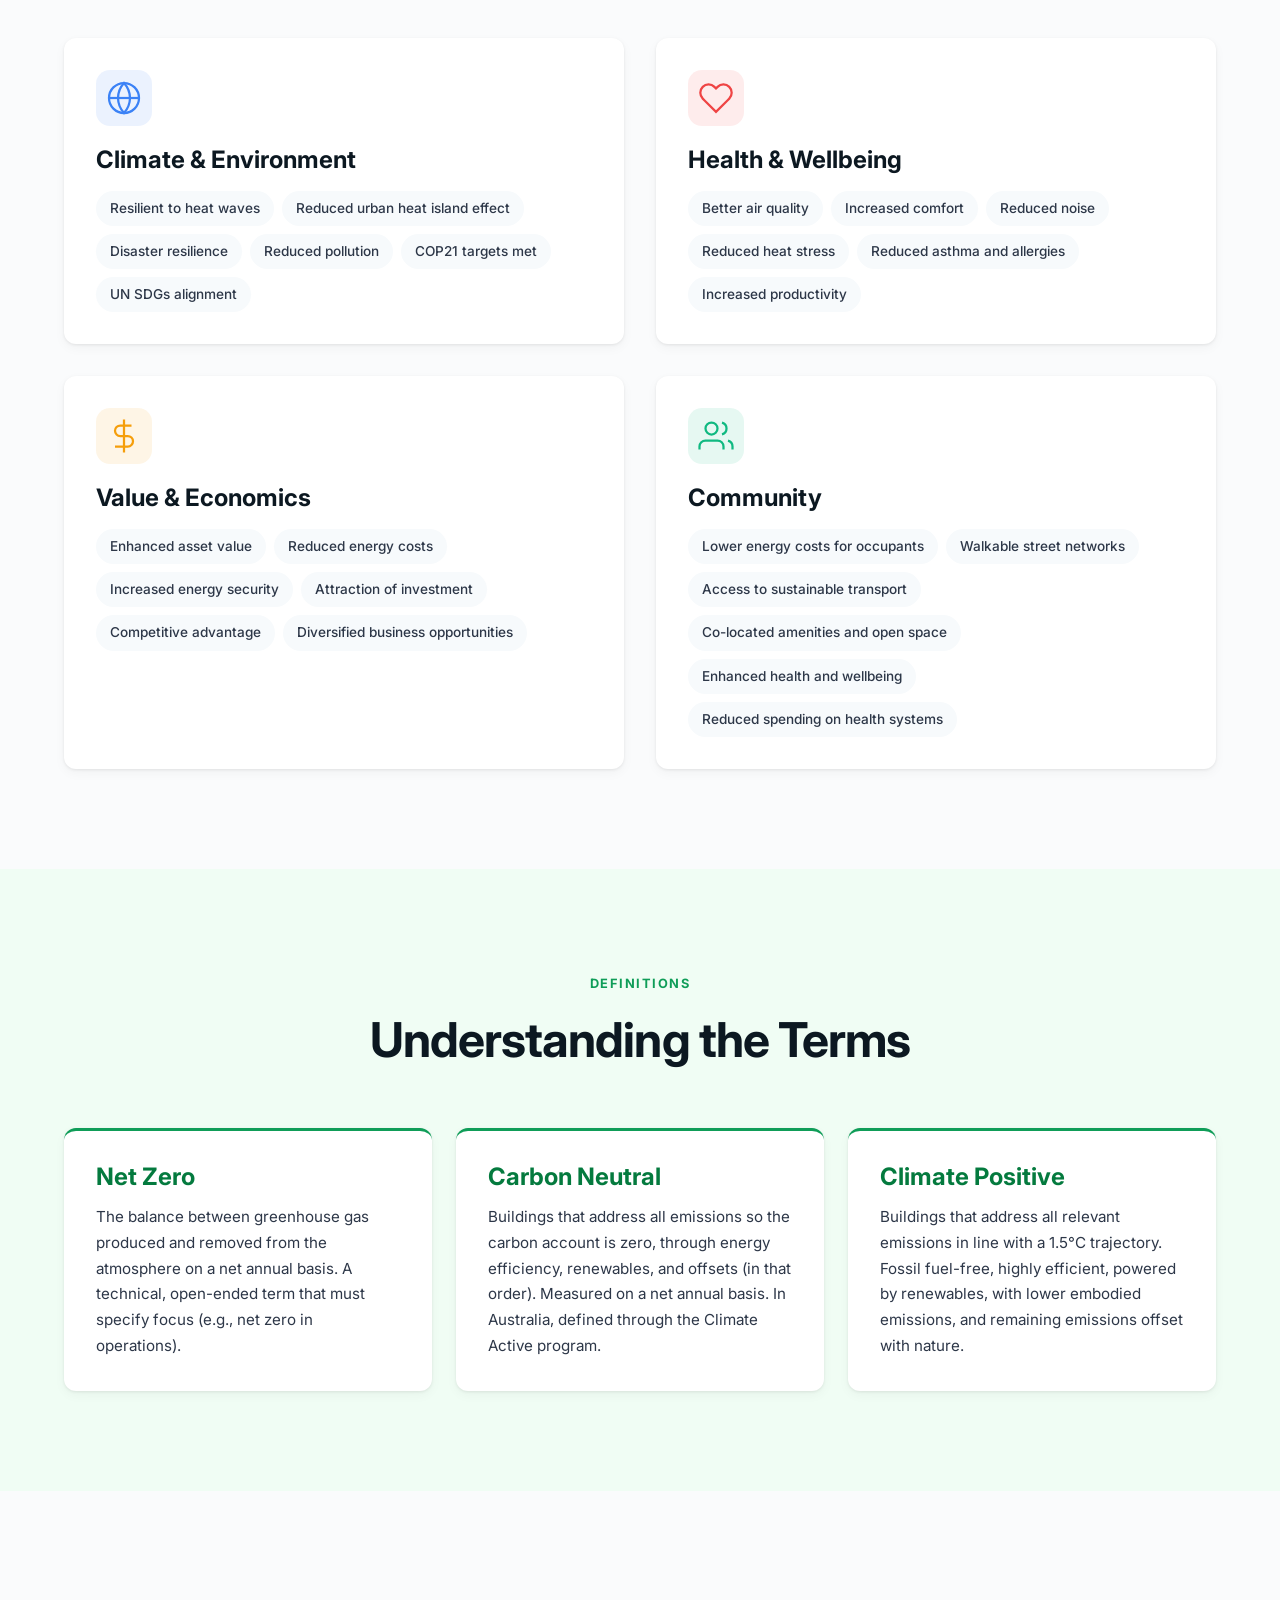
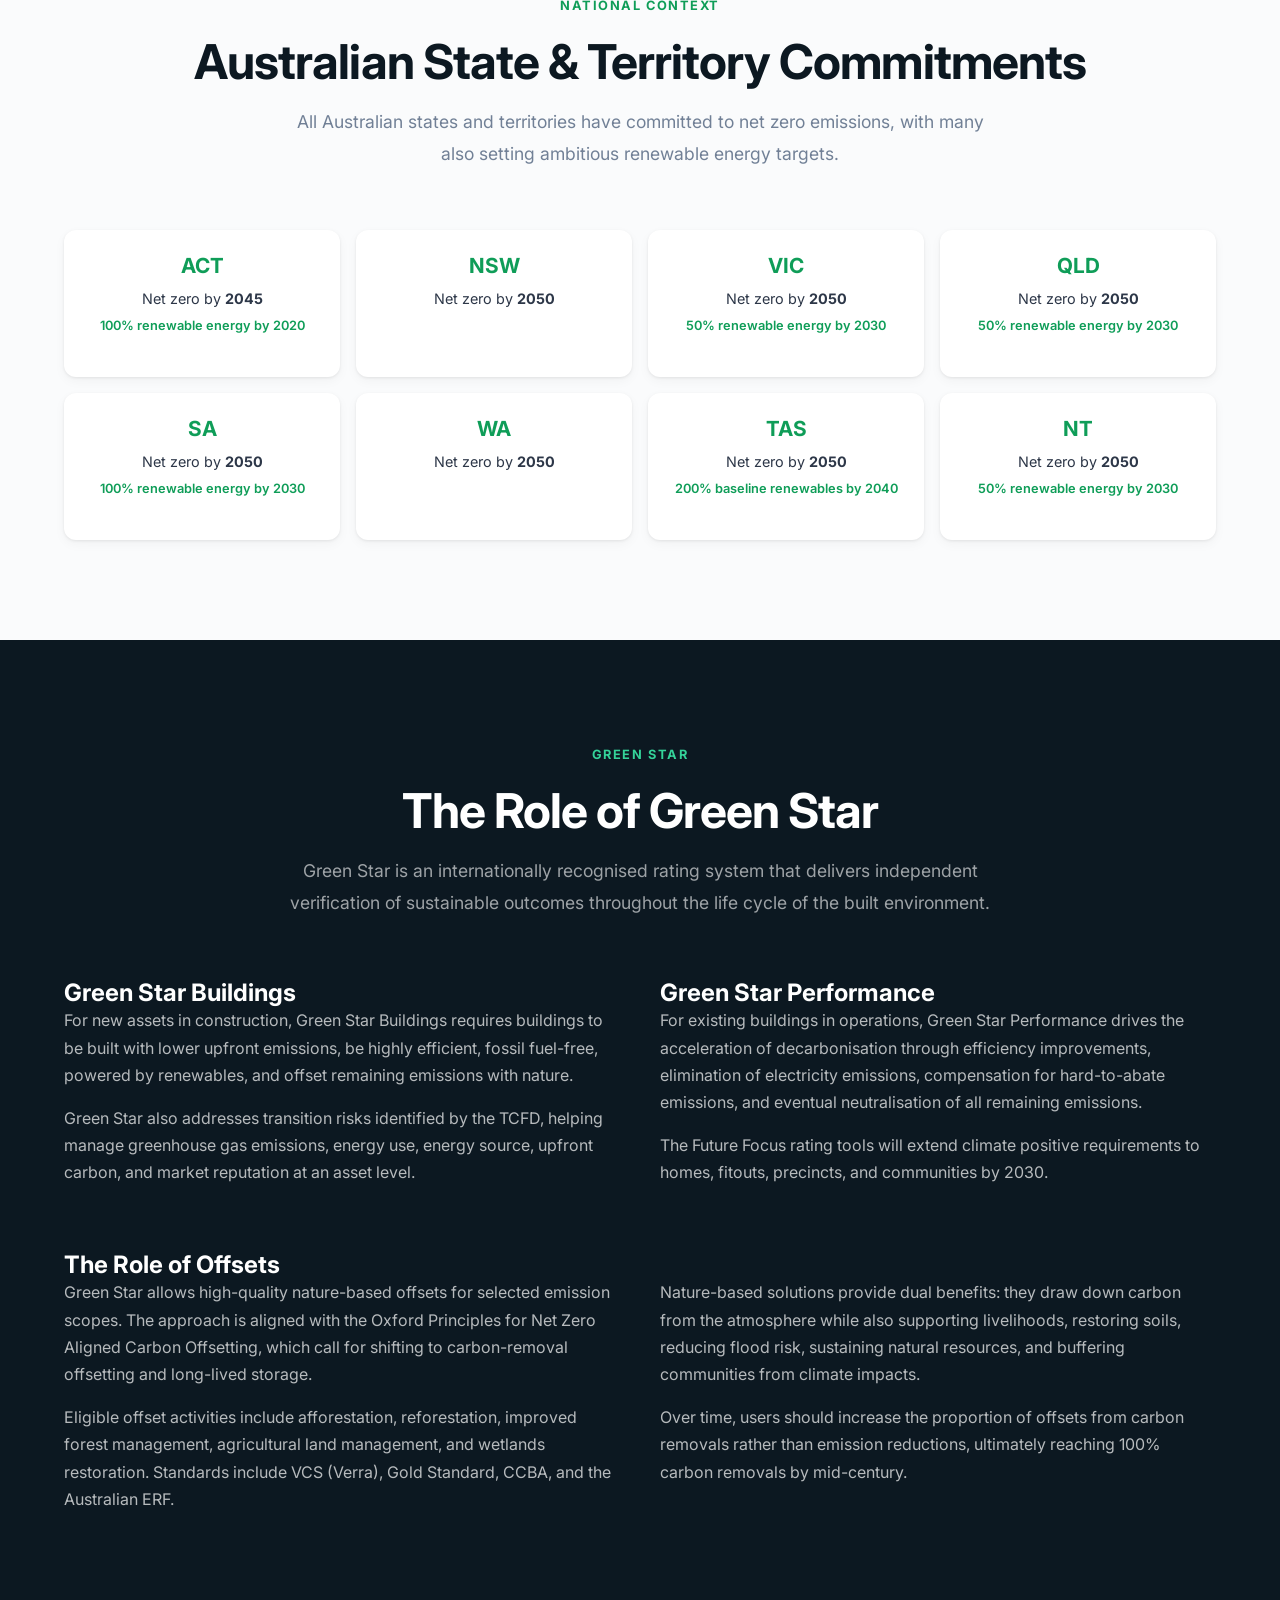
==== commit 2b4a3ff7: "Add visual roadmap timeline to hero section Replace simple stat boxes with a horizontal connected mi" ====
--- a/index.html
+++ b/index.html
@@ -43,18 +43,41 @@
         <a href="#guides" class="btn btn-primary">Explore the Guides</a>
         <a href="#documents" class="btn btn-outline">View Source Documents</a>
       </div>
-      <div class="hero-stats">
-        <div class="hero-stat">
-          <span class="hero-stat-number" data-target="2030">2030</span>
-          <span class="hero-stat-label">New buildings net zero</span>
-        </div>
-        <div class="hero-stat">
-          <span class="hero-stat-number" data-target="2040">2040</span>
-          <span class="hero-stat-label">Existing precincts decarbonised</span>
-        </div>
-        <div class="hero-stat">
-          <span class="hero-stat-number" data-target="2050">2050</span>
-          <span class="hero-stat-label">All buildings net zero</span>
+      <div class="hero-timeline">
+        <div class="hero-timeline-track">
+          <div class="hero-timeline-progress"></div>
+        </div>
+        <div class="hero-timeline-nodes">
+          <div class="hero-timeline-node completed">
+            <div class="node-dot"></div>
+            <span class="node-year">2020</span>
+            <span class="node-label">Green Star Buildings launched</span>
+          </div>
+          <div class="hero-timeline-node completed">
+            <div class="node-dot"></div>
+            <span class="node-year">2023</span>
+            <span class="node-label">5-star buildings fossil fuel-free</span>
+          </div>
+          <div class="hero-timeline-node active">
+            <div class="node-dot"></div>
+            <span class="node-year">2026</span>
+            <span class="node-label">All new: 100% renewables, 20% upfront carbon cut</span>
+          </div>
+          <div class="hero-timeline-node">
+            <div class="node-dot"></div>
+            <span class="node-year">2030</span>
+            <span class="node-label">Net zero new buildings &amp; fitouts</span>
+          </div>
+          <div class="hero-timeline-node">
+            <div class="node-dot"></div>
+            <span class="node-year">2040</span>
+            <span class="node-label">Existing precincts decarbonised</span>
+          </div>
+          <div class="hero-timeline-node">
+            <div class="node-dot"></div>
+            <span class="node-year">2050</span>
+            <span class="node-label">All buildings climate positive</span>
+          </div>
         </div>
       </div>
     </div>
--- a/styles.css
+++ b/styles.css
@@ -278,28 +278,112 @@
   color: #fff;
 }
 
-.hero-stats {
-  display: flex;
-  justify-content: center;
-  gap: 60px;
-}
-
-.hero-stat {
+/* --- Hero Roadmap Timeline --- */
+.hero-timeline {
+  position: relative;
+  width: 100%;
+  max-width: 900px;
+  margin: 0 auto;
+  padding-top: 8px;
+}
+
+.hero-timeline-track {
+  position: absolute;
+  top: 27px;
+  left: 0;
+  right: 0;
+  height: 3px;
+  background: rgba(255,255,255,0.12);
+  border-radius: 2px;
+}
+
+.hero-timeline-progress {
+  height: 100%;
+  width: 0%;
+  background: linear-gradient(90deg, var(--color-primary), var(--color-primary-light));
+  border-radius: 2px;
+  transition: width 1.5s cubic-bezier(0.4, 0, 0.2, 1);
+  box-shadow: 0 0 12px rgba(52, 211, 153, 0.3);
+}
+
+.hero-timeline-nodes {
+  display: flex;
+  justify-content: space-between;
+  position: relative;
+}
+
+.hero-timeline-node {
+  display: flex;
+  flex-direction: column;
+  align-items: center;
+  flex: 1;
   text-align: center;
-}
-
-.hero-stat-number {
-  display: block;
-  font-size: 2.5rem;
-  font-weight: 900;
+  position: relative;
+}
+
+.node-dot {
+  width: 14px;
+  height: 14px;
+  border-radius: 50%;
+  background: rgba(255,255,255,0.15);
+  border: 2px solid rgba(255,255,255,0.25);
+  margin-bottom: 14px;
+  position: relative;
+  z-index: 1;
+  transition: all 0.5s ease;
+}
+
+.hero-timeline-node.completed .node-dot {
+  background: var(--color-primary);
+  border-color: var(--color-primary);
+  box-shadow: 0 0 8px rgba(15, 157, 88, 0.4);
+}
+
+.hero-timeline-node.active .node-dot {
+  background: var(--color-primary-light);
+  border-color: var(--color-primary-light);
+  box-shadow: 0 0 16px rgba(52, 211, 153, 0.5);
+  animation: nodePulse 2s ease-in-out infinite;
+}
+
+@keyframes nodePulse {
+  0%, 100% { box-shadow: 0 0 8px rgba(52, 211, 153, 0.4); }
+  50% { box-shadow: 0 0 20px rgba(52, 211, 153, 0.7); }
+}
+
+.node-year {
+  font-size: 1.3rem;
+  font-weight: 800;
+  color: rgba(255,255,255,0.4);
+  letter-spacing: -0.02em;
+  margin-bottom: 4px;
+  transition: color 0.5s ease;
+}
+
+.hero-timeline-node.completed .node-year {
   color: var(--color-primary-light);
-  letter-spacing: -0.02em;
-}
-
-.hero-stat-label {
-  font-size: 0.85rem;
-  color: rgba(255,255,255,0.5);
+}
+
+.hero-timeline-node.active .node-year {
+  color: #fff;
+  font-size: 1.4rem;
+}
+
+.node-label {
+  font-size: 0.72rem;
+  color: rgba(255,255,255,0.35);
   font-weight: 500;
+  line-height: 1.4;
+  max-width: 120px;
+  transition: color 0.5s ease;
+}
+
+.hero-timeline-node.completed .node-label {
+  color: rgba(255,255,255,0.55);
+}
+
+.hero-timeline-node.active .node-label {
+  color: rgba(255,255,255,0.75);
 }
 
 .hero-scroll {
@@ -1568,7 +1652,9 @@
   .state-grid { grid-template-columns: repeat(2, 1fr); }
   .footer-content { grid-template-columns: 1fr; gap: 32px; }
 
-  .hero-stats { flex-direction: column; gap: 24px; }
+  .hero-timeline { max-width: 100%; overflow-x: auto; padding-bottom: 8px; }
+  .hero-timeline-nodes { min-width: 600px; }
+  .hero-timeline-track { min-width: 600px; }
 
   .pathway-visual { flex-direction: column; align-items: center; }
   .pathway-arrow { transform: rotate(90deg); }
